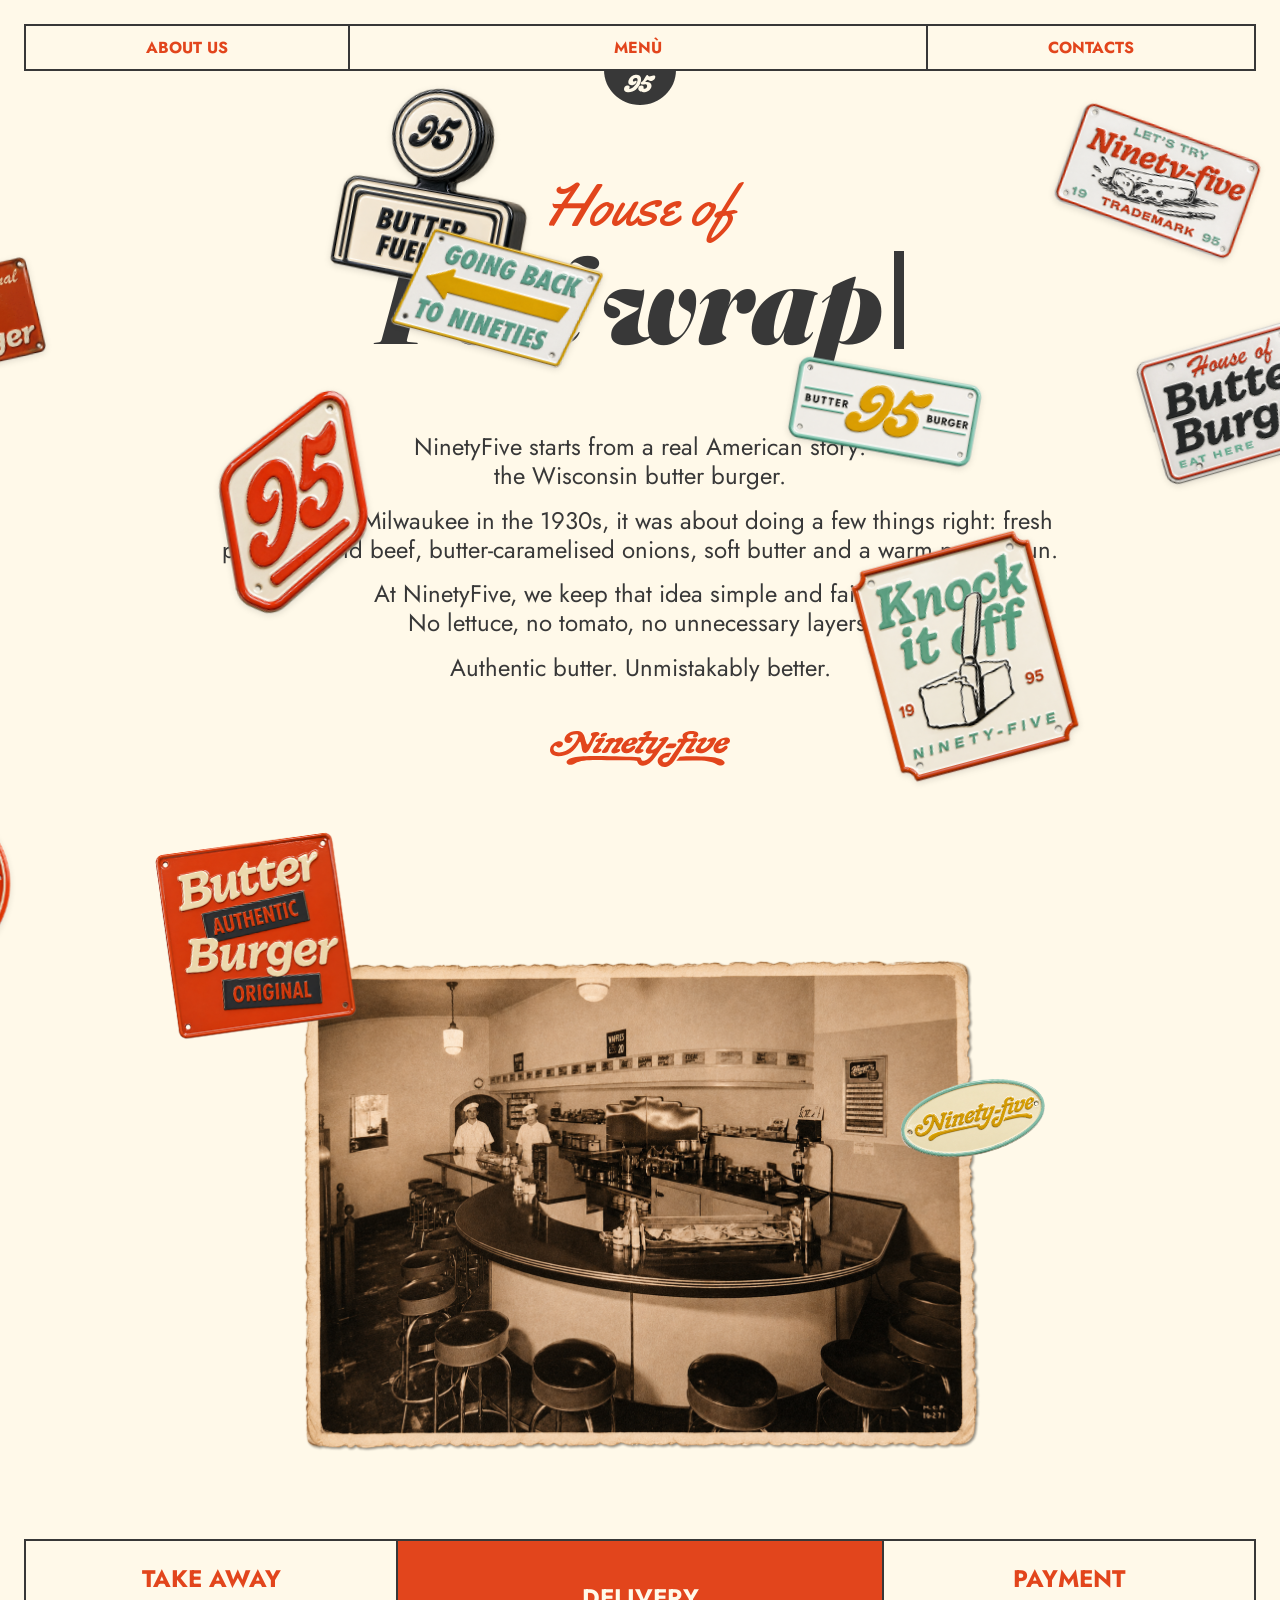
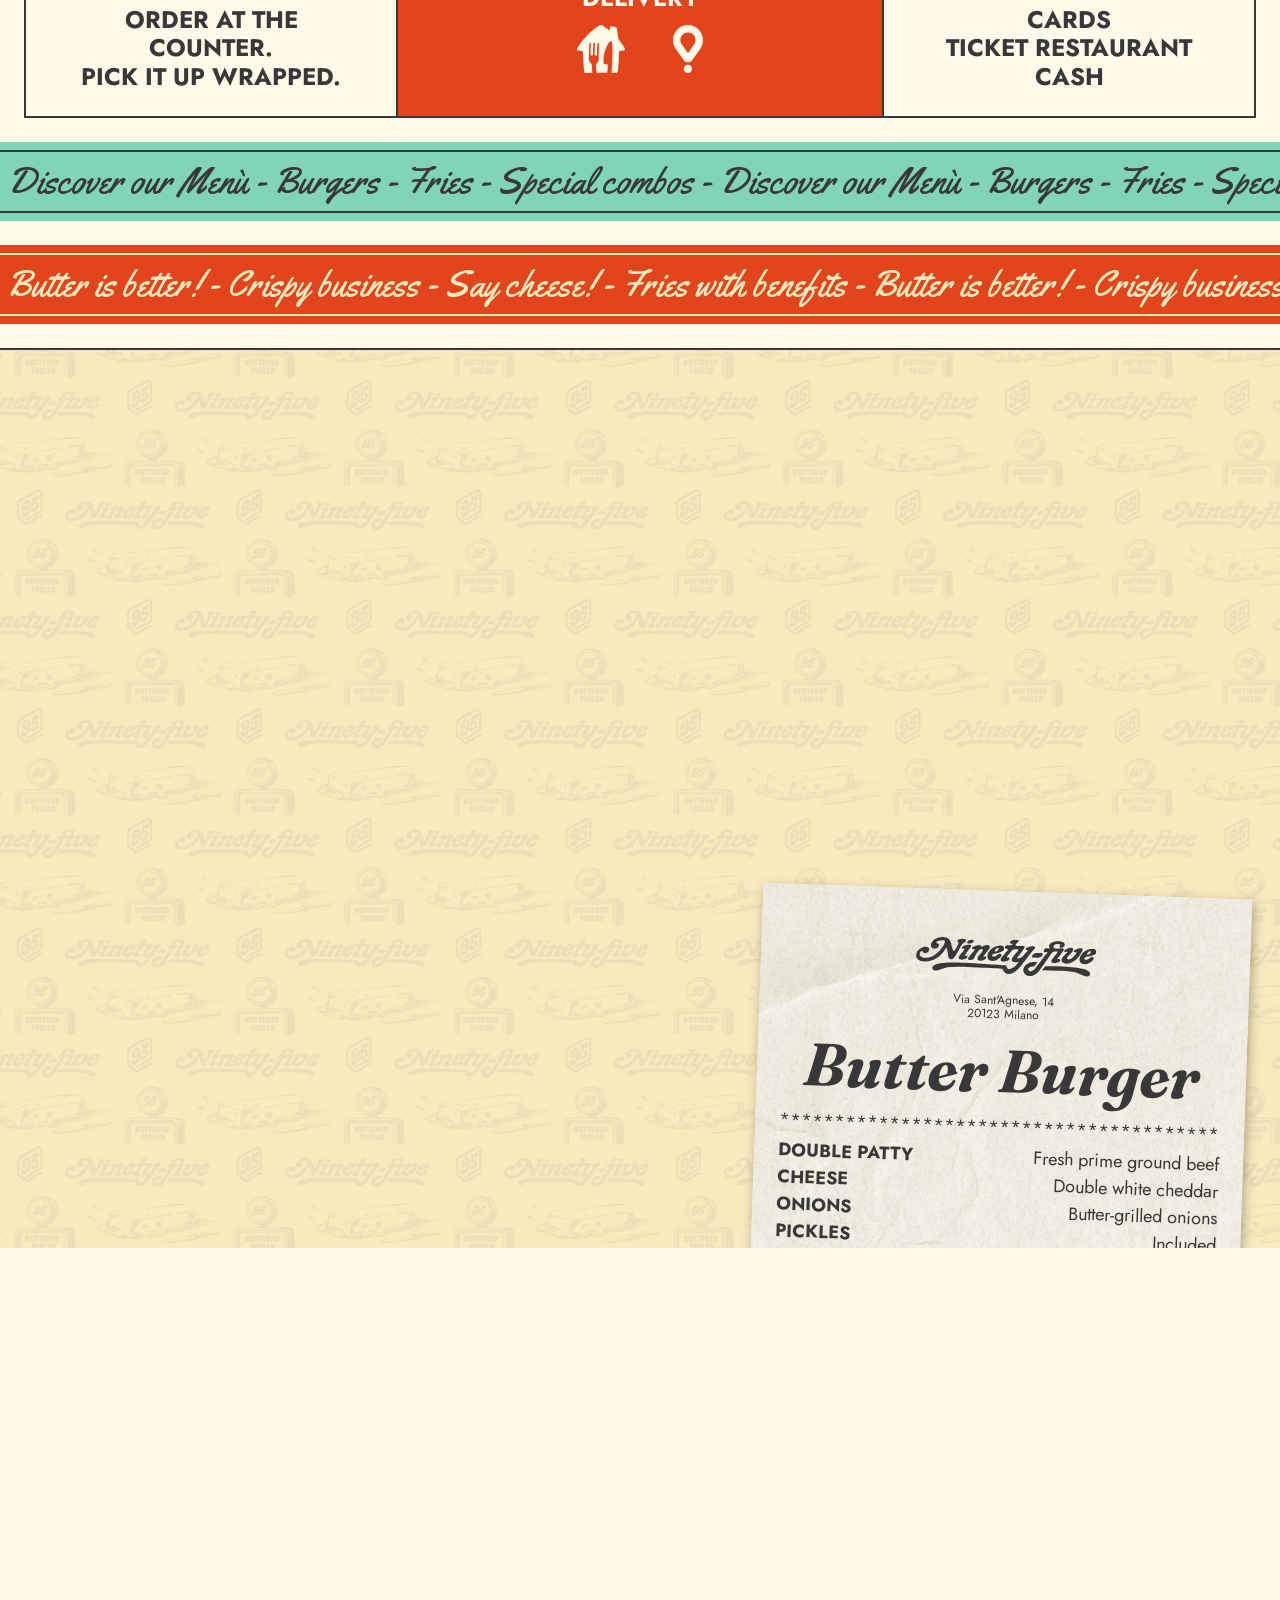
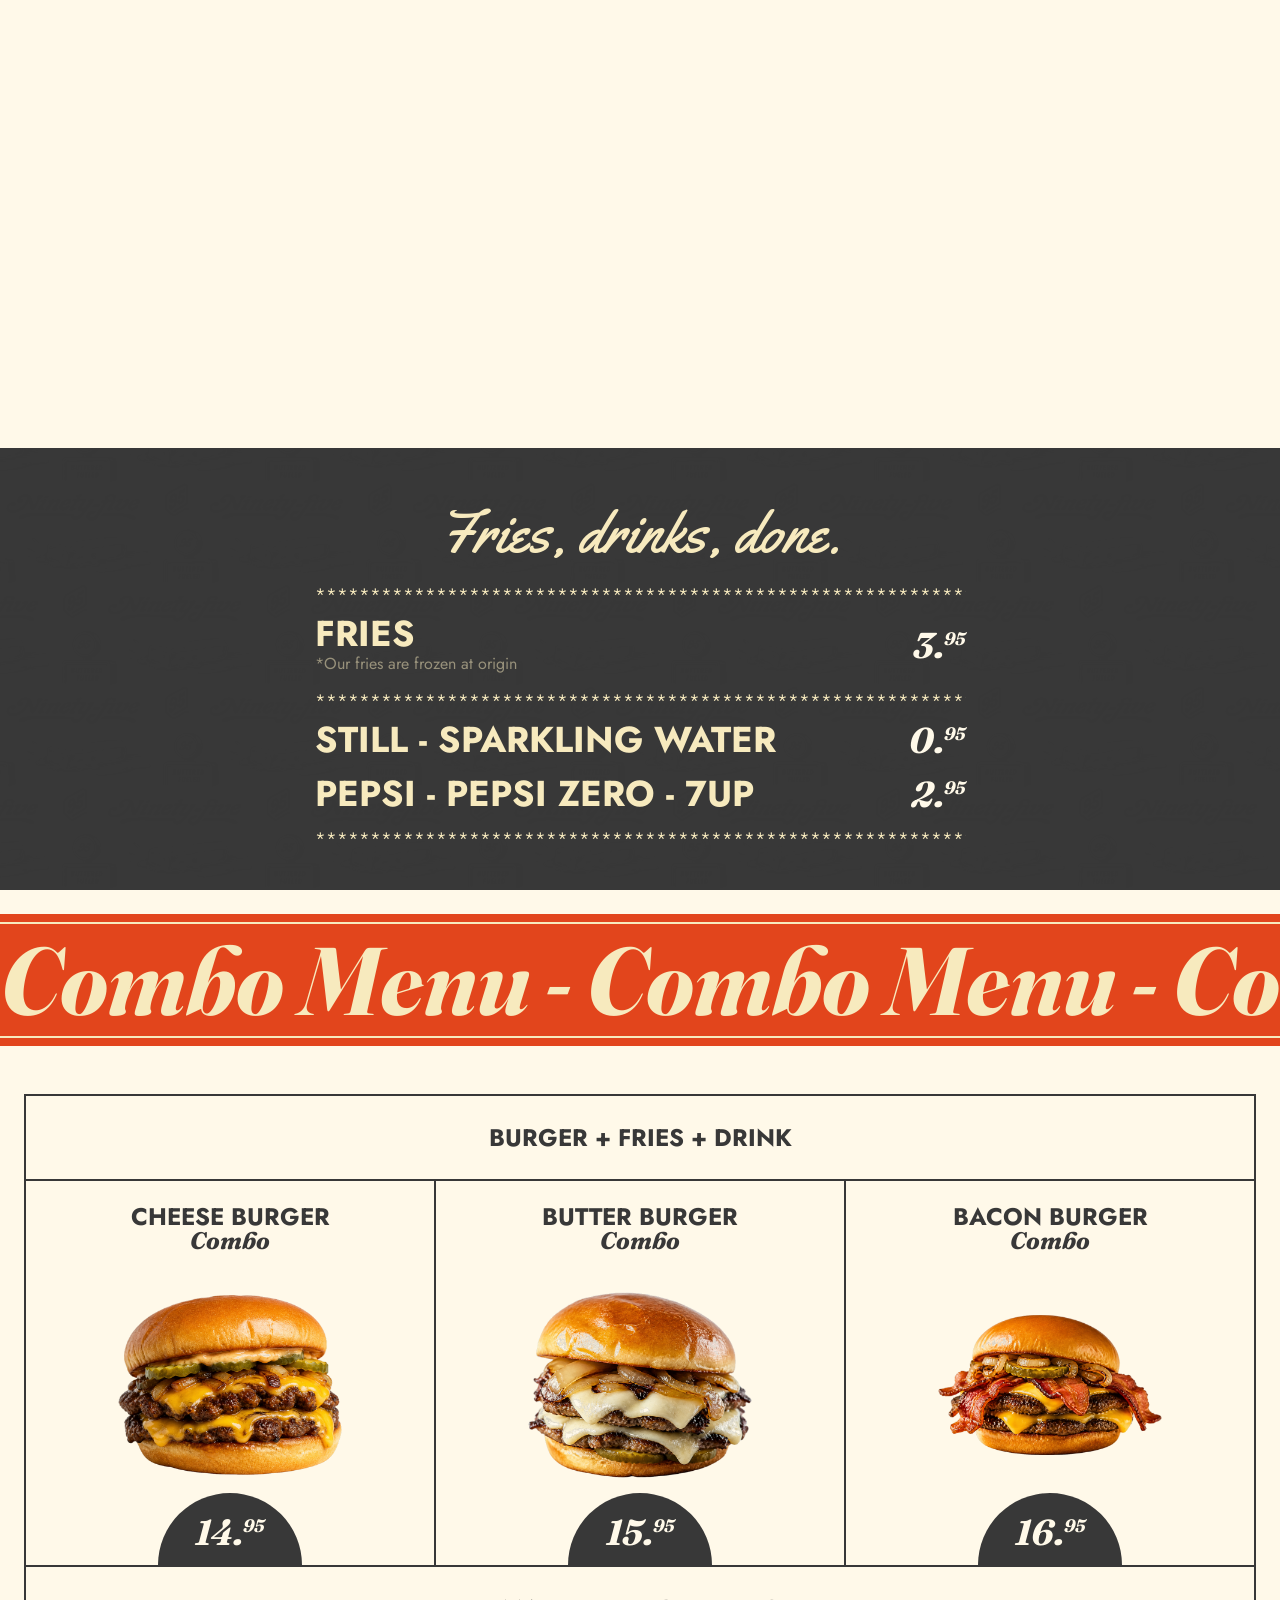
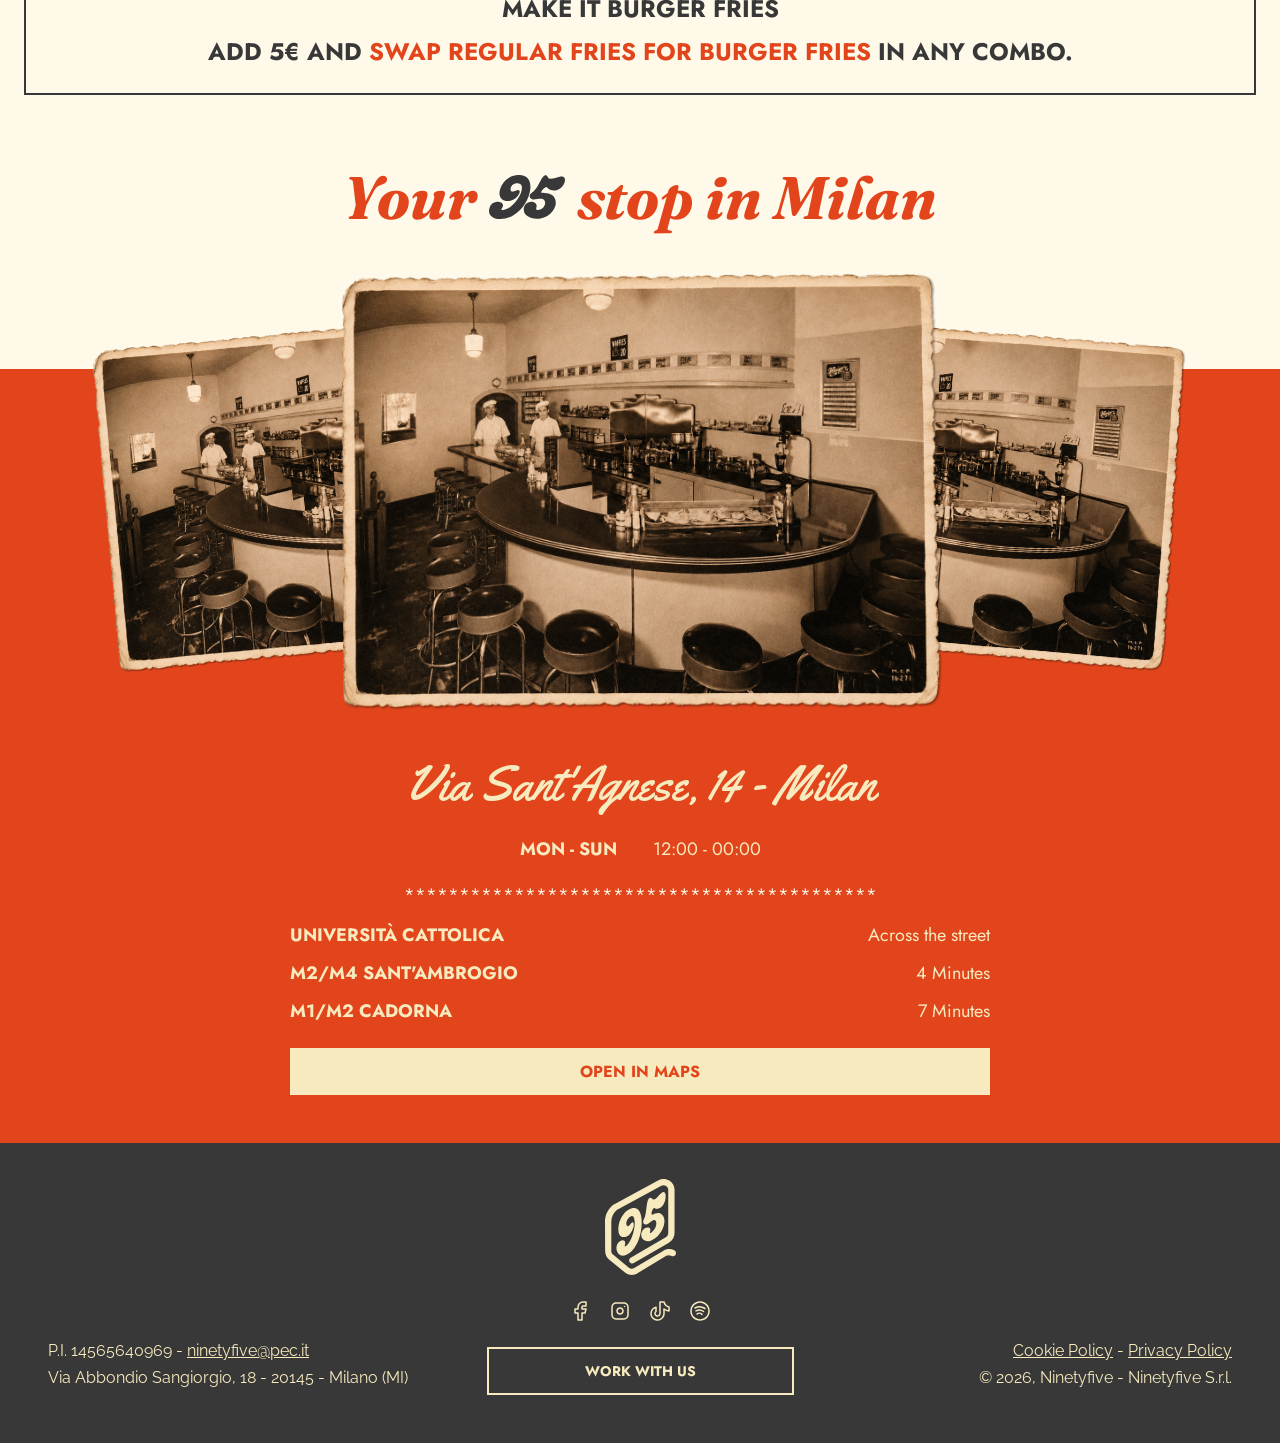
==== index.html @ e21b2d24 "Turn each menu item with five camera angles, then swap dish and receipt. Scroll now flips through ph" ====
<!DOCTYPE html>
<html lang="en">
<head>
  <meta charset="UTF-8" />
  <meta name="viewport" content="width=device-width, initial-scale=1.0" />
  <title>Ninetyfive — House of Butter Burgers</title>
  <meta name="description" content="Ninetyfive. House of Butter Burgers. Real American burgers in Milan. Via Sant'Agnese 14, Milan." />

  <!-- Google Fonts: Jost (nav), Yellowtail (script), Fraunces (display, stand-in for Wonder) -->
  <link rel="preconnect" href="https://fonts.googleapis.com" />
  <link rel="preconnect" href="https://fonts.gstatic.com" crossorigin />
  <link href="https://fonts.googleapis.com/css2?family=Fraunces:ital,opsz,wght@1,9..144,600;1,9..144,700;1,9..144,900&family=Jost:wght@400;500;700&family=Raleway:wght@400;500;700&family=Yellowtail&display=swap" rel="stylesheet" />

  <link rel="stylesheet" href="css/style.css?v=38" />
</head>
<body>

  <!-- ============ HEADER STICKY (nav + 95, resta fisso in alto) ============ -->
  <header class="site-header">
    <nav class="nav">
      <a href="#about" class="nav__item">About Us</a>
      <a href="#burgerPin" class="nav__item">Menù</a>
      <a href="#contacts" class="nav__item">Contacts</a>
    </nav>
    <a href="#top" class="nav__logo" aria-label="Ninetyfive home">
      <img src="assets/logo-95.svg" alt="95" width="72" height="36" />
    </a>
  </header>

  <!-- ============ PARTE ALTA (hero + about + stickers sovrapposti) ============ -->
  <div class="top-wrap" id="top">

    <!-- ---- Stickers (francobolli sparsi, decorativi) ----
         Posizioni derivate dal layer Figma "Stickers" (167:76054).
         left = x_figma + 53.5  (orizzontale 1:1, contenitore 1619px centrato)
         top  = mappatura a 2 ancore (Hero 355→163, About 787→431, scala 0.62)
         width = larghezza reale del nodo Figma. -->
    <div class="stickers" aria-hidden="true">
      <div class="sticker" style="left:22px;   top:166px;  width:188px; --rot:-10deg; --i:0;"><img src="assets/sticker-01.png" alt="" draggable="false" /></div>
      <div class="sticker" style="left:513px;  top:-17px;  width:188px; --rot:10deg;  --i:1;"><img src="assets/sticker-02.png" alt="" draggable="false" /></div>
      <div class="sticker" style="left:1230px; top:17px;   width:194px; --rot:15deg;  --i:2;"><img src="assets/sticker-04.png" alt="" draggable="false" /></div>
      <div class="sticker" style="left:10px;   top:692px;  width:170px; --rot:0deg;   --i:3;"><img src="assets/sticker-05.png" alt="" draggable="false" /></div>
      <div class="sticker" style="left:569px;  top:140px;  width:195px; --rot:15deg;  --i:4;"><img src="assets/sticker-06.png" alt="" draggable="false" /></div>
      <div class="sticker" style="left:1317px; top:229px;  width:198px; --rot:-16deg; --i:5;"><img src="assets/sticker-07.png" alt="" draggable="false" /></div>
      <div class="sticker" style="left:1041px; top:442px;  width:186px; --rot:-15deg; --i:6;"><img src="assets/sticker-09.png" alt="" draggable="false" /></div>
      <div class="sticker" style="left:391px;  top:293px;  width:145px; --rot:-10deg; --i:7;"><img src="assets/sticker-10.png" alt="" draggable="false" /></div>
      <div class="sticker" style="left:961px;  top:265px;  width:186px; --rot:10deg;  --i:8;"><img src="assets/sticker-11.png" alt="" draggable="false" /></div>
      <div class="sticker" style="left:1457px; top:399px;  width:190px; --rot:10deg;  --i:9;"><img src="assets/sticker-14.png" alt="" draggable="false" /></div>
    </div>

    <!-- ---- Hero ---- -->
    <section class="hero">
      <p class="hero__script">House of</p>
      <h1 class="hero__title">
        <span class="hero__rotator" aria-live="polite">Butter Burgers</span>
      </h1>
    </section>

    <!-- ---- About ---- -->
    <section class="about" id="about">
      <div class="about__text">
        <p>NinetyFive starts from a real American story:<br />the Wisconsin butter burger.</p>
        <p>Born around Milwaukee in the 1930s, it was about doing a few things right: fresh prime ground beef, butter-caramelised onions, soft butter and a warm potato bun.</p>
        <p>At NinetyFive, we keep that idea simple and faithful.<br />No lettuce, no tomato, no unnecessary layers.</p>
        <p>Authentic butter. Unmistakably better.</p>
      </div>
      <img class="about__wordmark" src="assets/wordmark-ninetyfive.svg" alt="Ninety-five" width="180" height="36" />
    </section>
  </div>

  <main id="menu">

    <!-- ============ FOTO DINER ============ -->
    <section class="diner">
      <div class="diner__frame">
        <img class="diner__photo" src="assets/diner-photo.png" alt="Ninetyfive — the counter, 1950s" />
        <img class="diner__seal" src="assets/sticker-13.png" alt="" aria-hidden="true" />
        <img class="diner__oval" src="assets/sticker-03.png" alt="" aria-hidden="true" />
      </div>
    </section>

    <!-- ============ MENU INTRO: barra + nastri scorrevoli ============ -->
    <section class="menu-intro">
      <div class="infobar">
        <div class="infobar__cell">
          <p class="infobar__title">Take Away</p>
          <p class="infobar__text">Order at the counter.<br />Pick it up wrapped.</p>
        </div>
        <div class="infobar__cell infobar__cell--delivery">
          <p class="infobar__title infobar__title--light">Delivery</p>
          <div class="infobar__icons">
            <img src="assets/icon-cutlery.svg" alt="" width="48" height="48" />
            <img src="assets/icon-pin.svg" alt="" width="30" height="48" />
          </div>
        </div>
        <div class="infobar__cell">
          <p class="infobar__title">Payment</p>
          <p class="infobar__text">CARDS<br />TICKET RESTAURANT<br />CASH</p>
        </div>
      </div>
    </section>

    <!-- Nastro scorrevole 1 (menta) -->
    <div class="marquee marquee--mint">
      <div class="marquee__track">
        <span class="marquee__group">&nbsp;Discover our Menù - Burgers - Fries - Special combos -&nbsp;Discover our Menù - Burgers - Fries - Special combos -&nbsp;</span>
        <span class="marquee__group" aria-hidden="true">&nbsp;Discover our Menù - Burgers - Fries - Special combos -&nbsp;Discover our Menù - Burgers - Fries - Special combos -&nbsp;</span>
      </div>
    </div>

    <!-- Nastro scorrevole 2 (rosso) -->
    <div class="marquee marquee--red">
      <div class="marquee__track marquee__track--reverse">
        <span class="marquee__group">&nbsp;Butter is better! - Crispy business - Say cheese! - Fries with benefits -&nbsp;Butter is better! - Crispy business - Say cheese! - Fries with benefits -&nbsp;</span>
        <span class="marquee__group" aria-hidden="true">&nbsp;Butter is better! - Crispy business - Say cheese! - Fries with benefits -&nbsp;Butter is better! - Crispy business - Say cheese! - Fries with benefits -&nbsp;</span>
      </div>
    </div>

    <!-- ============ BURGER SHOWCASE: palco sticky a tutto schermo, scroll → rotazione ============ -->
    <div class="burger-pin" id="burgerPin">
      <section class="burger-showcase">
        <div class="burger-carousel" id="burgerCarousel"><!-- slide inserite da js/main.js --></div>
      </section>
    </div>

    <!-- ============ FRIES / DRINKS (scura) ============ -->
    <section class="fries-drinks">
      <div class="fries-drinks__inner">
        <p class="fries-drinks__title">Fries, drinks, done.</p>
        <div class="dark-stars">*************************************************************</div>
        <div class="priceline">
          <div class="priceline__label">
            <span class="priceline__name">FRIES</span>
            <span class="priceline__sub">*Our fries are frozen at origin</span>
          </div>
          <span class="price">3.<sup>95</sup></span>
        </div>
        <div class="dark-stars">*************************************************************</div>
        <div class="priceline">
          <span class="priceline__name">STILL - SPARKLING WATER</span>
          <span class="price">0.<sup>95</sup></span>
        </div>
        <div class="priceline">
          <span class="priceline__name">PEPSI - PEPSI ZERO - 7UP</span>
          <span class="price">2.<sup>95</sup></span>
        </div>
        <div class="dark-stars">*************************************************************</div>
      </div>
    </section>

    <!-- ============ COMBO MENU heading (scorrevole) ============ -->
    <div class="marquee marquee--red marquee--combo">
      <div class="marquee__track">
        <span class="marquee__group combo-heading">Combo Menu -&nbsp;Combo Menu -&nbsp;Combo Menu -&nbsp;</span>
        <span class="marquee__group combo-heading" aria-hidden="true">Combo Menu -&nbsp;Combo Menu -&nbsp;Combo Menu -&nbsp;</span>
      </div>
    </div>

    <!-- ============ COMBO MENU ============ -->
    <section class="combo">
      <div class="combo__bar">
        <p>Burger + Fries + Drink</p>
      </div>
      <div class="combo__grid">
        <div class="combo__col">
          <div class="combo__head"><span class="combo__name">Cheese Burger</span><span class="combo__label">Combo</span></div>
          <img class="combo__photo" src="assets/burger-cheese.png" alt="Cheese Burger Combo" />
          <div class="combo__price"><span class="combo__price-base">14.<sup>95</sup></span><span class="combo__price-up">19.<sup>95</sup></span></div>
        </div>
        <div class="combo__col">
          <div class="combo__head"><span class="combo__name">Butter Burger</span><span class="combo__label">Combo</span></div>
          <img class="combo__photo" src="assets/burger-butter.png" alt="Butter Burger Combo" />
          <div class="combo__price"><span class="combo__price-base">15.<sup>95</sup></span><span class="combo__price-up">20.<sup>95</sup></span></div>
        </div>
        <div class="combo__col">
          <div class="combo__head"><span class="combo__name">Bacon Burger</span><span class="combo__label">Combo</span></div>
          <img class="combo__photo" src="assets/burger-bacon.png" alt="Bacon Burger Combo" />
          <div class="combo__price"><span class="combo__price-base">16.<sup>95</sup></span><span class="combo__price-up">21.<sup>95</sup></span></div>
        </div>
      </div>
      <div class="combo__bar combo__bar--make">
        <p class="combo__make">MAKE IT BURGER FRIES</p>
        <p class="combo__swap">ADD 5€ AND <span>Swap regular fries for Burger Fries</span> in any combo.</p>
      </div>
    </section>

    <!-- ============ LOCATION: Your 95 stop in Milan ============ -->
    <section class="location" id="contacts">
      <h2 class="location__title">Your <img src="assets/title-95.svg" alt="95" class="location__95" /> stop in Milan</h2>

      <div class="location__photos">
        <img class="location__photo location__photo--left"  src="assets/diner-photo.png" alt="Ninetyfive diner counter" />
        <img class="location__photo location__photo--right" src="assets/diner-photo.png" alt="" aria-hidden="true" />
        <img class="location__photo location__photo--main"  src="assets/diner-photo.png" alt="" aria-hidden="true" />
      </div>

      <div class="location__info">
        <p class="location__addr">Via Sant'Agnese, 14 - Milan</p>
        <div class="location__hours"><span class="b">MON - SUN</span><span>12:00 - 00:00</span></div>
        <div class="light-stars">*******************************************</div>
        <dl class="location__transit">
          <div><dt>Università Cattolica</dt><dd>Across the street</dd></div>
          <div><dt>M2/M4 Sant'Ambrogio</dt><dd>4 Minutes</dd></div>
          <div><dt>M1/M2 Cadorna</dt><dd>7 Minutes</dd></div>
        </dl>
        <a class="location__btn" href="https://maps.google.com/?q=Via+Sant'Agnese+14+Milano" target="_blank" rel="noopener">Open in Maps</a>
      </div>
    </section>

    <!-- ============ FOOTER ============ -->
    <footer class="footer">
      <div class="footer__col footer__col--left">
        <p class="footer__line">P.I. 14565640969 - <a href="mailto:ninetyfive@pec.it">ninetyfive@pec.it</a></p>
        <p class="footer__line">Via Abbondio Sangiorgio, 18 - 20145 - Milano (MI)</p>
      </div>

      <div class="footer__col footer__col--center">
        <img class="footer__logo" src="assets/footer-logo-95.svg" alt="Ninetyfive" width="71" height="96" />
        <div class="footer__social">
          <a href="#" aria-label="Facebook"><img src="assets/social-facebook.svg" alt="" width="24" height="24" /></a>
          <a href="#" aria-label="Instagram"><img src="assets/social-instagram.svg" alt="" width="24" height="24" /></a>
          <a href="#" aria-label="TikTok"><img src="assets/social-tiktok.svg" alt="" width="24" height="24" /></a>
          <a href="#" aria-label="Spotify"><img src="assets/social-spotify.svg" alt="" width="24" height="24" /></a>
        </div>
        <a class="footer__btn" href="#">Work with us</a>
      </div>

      <div class="footer__col footer__col--right">
        <p class="footer__line"><a href="#">Cookie Policy</a> - <a href="#">Privacy Policy</a></p>
        <p class="footer__line">© 2026, Ninetyfive - Ninetyfive S.r.l.</p>
      </div>
    </footer>
  </main>

  <div class="receipt-modal" id="receiptModal" hidden>
    <div class="receipt-modal__panel" role="dialog" aria-modal="true" aria-label="Receipt">
      <button type="button" class="receipt-modal__close" data-close-receipt aria-label="Close receipt">×</button>
      <div id="receiptModalBody"></div>
    </div>
  </div>

  <script src="js/main.js?v=12"></script>
</body>
</html>
---- css/style.css ----
/* ============================================================
   NINETYFIVE — House of Butter Burgers
   Foglio di stile principale
   ============================================================ */

/* ---------- Design tokens (dal Figma) ---------- */
:root {
  --black:      #383838;
  --sunny-road: #E2451C; /* rosso/arancio */
  --burro:      #FFF9E9; /* crema */
  --blue-diner: #81D3B9; /* menta */
  --butter:     #F7EABE; /* giallo pallido */

  --page-max: 1512px;    /* larghezza del mockup Figma */

  --font-nav:     "Jost", sans-serif;
  --font-script:  "Yellowtail", cursive;
  --font-display: "Fraunces", Georgia, serif; /* stand-in di "Wonder" */
  --font-body:    "Raleway", sans-serif;
}

/* ---------- Reset ---------- */
*, *::before, *::after { box-sizing: border-box; }
html { -webkit-text-size-adjust: 100%; scroll-behavior: smooth; }
body {
  margin: 0;
  background: var(--burro);
  color: var(--black);
  font-family: var(--font-nav);
  -webkit-font-smoothing: antialiased;
  overflow-x: hidden;          /* i francobolli possono sbordare ai lati senza barre di scorrimento */
}
img { display: block; max-width: 100%; }
a { text-decoration: none; color: inherit; }

/* Contenitore centrato alla larghezza del mockup.
   NB: main NON è vincolato → le sezioni colorate (burger, fries, location,
   nastri) restano a tutta larghezza; ogni sezione centra da sé il contenuto. */
.site-header,
.hero,
.about {
  max-width: var(--page-max);
  margin-inline: auto;
}

/* ============================================================
   PARTE ALTA + STICKERS
   ============================================================ */
.top-wrap {
  position: relative;
  padding-bottom: 80px;
}
/* testi sotto ai francobolli: gli sticker stanno sul layer frontale */
.top-wrap .hero,
.top-wrap .about { position: relative; z-index: 1; }

.stickers {
  position: absolute;
  top: 0;
  left: 50%;
  width: 1619px;               /* stesso spazio del layer Figma */
  height: 100%;                /* serve alle fasce ridotte, che ancorano al bottom */
  transform: translateX(-50%);
  z-index: 20;                 /* davanti a hero/about, sotto all'header */
  pointer-events: none;
}
.sticker {
  position: absolute;
  height: auto;
  pointer-events: auto;
  cursor: grab;
  user-select: none;
  touch-action: none;
  z-index: 20;
}
.sticker img {
  width: 100%;
  height: auto;
  display: block;
  transform: rotate(var(--rot, 0deg));
  filter: drop-shadow(0 2px 3px rgba(0, 0, 0, .12));
  animation: sticker-float 3.6s ease-in-out infinite;
  animation-delay: calc(var(--i, 0) * .28s);
  will-change: translate;
}
.sticker.is-dragging { cursor: grabbing; z-index: 30; }
.sticker.is-dragging img {
  animation: none;
  filter: drop-shadow(0 10px 16px rgba(0, 0, 0, .28));
}
@keyframes sticker-float {
  0%, 100% { translate: 0 0; }
  50% { translate: 0 -10px; }
}
@media (prefers-reduced-motion: reduce) {
  .sticker img { animation: none; }
}

/* ============================================================
   HEADER
   ============================================================ */
.site-header {
  position: sticky;
  top: 0;
  z-index: 100;
  background: transparent;      /* header trasparente: i contenuti scorrono dietro */
  padding: 24px 24px 0;         /* pt-24 px-24 (Figma 67:909) */
  display: flex;
  flex-direction: column;
  align-items: center;
}

.nav {
  display: flex;
  width: 100%;
  border: 2px solid var(--black);
}
.nav__item {
  flex: 0 0 auto;               /* About/Contacts: larghezza sul contenuto (Figma shrink-0) */
  padding: 12px 120px;          /* px-120 py-12 (Figma 67:909) */
  background: var(--burro);
  color: var(--sunny-road);
  font-family: var(--font-nav);
  font-weight: 700;
  font-size: 16px;
  line-height: 1.2;
  text-align: center;
  text-transform: uppercase;
  transition: background .2s ease, color .2s ease;
}
/* la voce centrale (Menù) si allarga a riempire lo spazio (Figma flex-1) */
.nav__item:nth-child(2) { flex: 1 1 0; min-width: 0; }
/* separatori verticali tra le voci */
.nav__item + .nav__item { border-left: 2px solid var(--black); }
.nav__item:hover { background: var(--sunny-road); color: var(--burro); }

.nav__logo {
  margin-top: -2px;            /* 95 agganciato alla barra: compensa lo spazio trasparente in cima all'SVG */
  display: block;
  line-height: 0;
}
.nav__logo img { width: 72px; height: auto; }

/* ============================================================
   HERO — titolo animato
   ============================================================ */
.hero {
  padding: 64px 24px 48px;
  text-align: center;
  display: flex;
  flex-direction: column;
  align-items: center;
  gap: 0;                       /* Figma: le due righe (72+120) riempiono i 192px senza spazio */
}
.hero__script {
  margin: 0;
  font-family: var(--font-script);
  font-weight: 400;
  font-size: 60px;
  line-height: 1.2;
  color: var(--sunny-road);
}
.hero__title {
  margin: 0;
  font-family: var(--font-display);
  font-weight: 900;
  font-style: italic;
  font-size: 120px;
  line-height: 1;
  color: var(--black);
  min-height: 1em;
}
.hero__rotator {
  display: inline-block;
  white-space: nowrap;
}
.hero__rotator::after {
  content: "";
  display: inline-block;
  width: .08em;
  height: .82em;
  margin-left: .08em;
  background: var(--black);
  vertical-align: -.04em;
  animation: caret-blink 1s step-end infinite;
}
@keyframes caret-blink {
  0%, 100% { opacity: 1; }
  50% { opacity: 0; }
}
@media (prefers-reduced-motion: reduce) {
  .hero__rotator::after { animation: none; }
}

/* ============================================================
   ABOUT
   ============================================================ */
.about {
  padding: 24px 24px 64px;
  display: flex;
  flex-direction: column;
  align-items: center;
  gap: 48px;
  text-align: center;
}
.about__text {
  display: flex;
  flex-direction: column;
  align-items: center;
  gap: 16px;
  max-width: 840px;
}
.about__text p {
  margin: 0;
  font-family: var(--font-nav);
  font-weight: 400;
  font-size: 24px;
  line-height: 1.2;
  color: var(--black);
}
.about__wordmark { width: 180px; height: auto; }

/* ============================================================
   FOTO DINER
   ============================================================ */
.diner {
  padding: 24px 24px 40px;
  display: flex;
  justify-content: center;
}
.diner__frame {
  position: relative;
  width: 720px;
  max-width: 100%;
}
.diner__photo {
  width: 100%;
  height: auto;
  display: block;
}
/* plate rosso "Butter Burger Original" (sticker-13) che sborda in alto a sinistra — Figma 95T13 */
.diner__seal {
  position: absolute;
  left: -114px;
  top: -93px;
  width: 179px;
  height: auto;
  transform: rotate(-8deg);
  z-index: 2;
}
/* ovale giallo "Ninety-five" (sticker-03) che sborda a destra — Figma 95T3 */
.diner__oval {
  position: absolute;
  right: -46px;
  top: 27%;
  width: 147px;
  height: auto;
  transform: rotate(-6deg);
  z-index: 2;
}

/* ============================================================
   MENU INTRO — barra info
   ============================================================ */
.menu-intro {
  max-width: var(--page-max);
  margin-inline: auto;
  padding: 24px;
}
.infobar {
  display: flex;
  border: 2px solid var(--black);
}
.infobar__cell {
  flex: 1 1 0;
  min-width: 0;
  padding: 24px 40px;
  background: var(--burro);
  display: flex;
  flex-direction: column;
  align-items: center;
  justify-content: center;
  gap: 12px;
  text-align: center;
}
.infobar__cell--delivery {
  flex: 0 0 488px;
  background: var(--sunny-road);
  border-left: 2px solid var(--black);
  border-right: 2px solid var(--black);
}
.infobar__title {
  margin: 0;
  font-family: var(--font-nav);
  font-weight: 700;
  font-size: 24px;
  line-height: 1.2;
  text-transform: uppercase;
  color: var(--sunny-road);
}
.infobar__title--light { color: var(--burro); }
.infobar__text {
  margin: 0;
  font-family: var(--font-nav);
  font-weight: 700;
  font-size: 24px;
  line-height: 1.2;
  text-transform: uppercase;
  color: var(--black);
}
.infobar__icons {
  display: flex;
  gap: 48px;
  align-items: center;
}
.infobar__icons img { height: 48px; width: auto; }

/* ============================================================
   MARQUEE — nastri scorrevoli
   ============================================================ */
.marquee {
  position: relative;
  overflow: hidden;
  white-space: nowrap;
  padding: 18px 0;              /* Figma: 8px banda + 2px riga + 8px interno */
}
/* le due righe di bordo, rientrate di 8px dai bordi della banda (Figma) */
.marquee::before,
.marquee::after {
  content: "";
  position: absolute;
  left: 0;
  right: 0;
  height: 2px;
}
.marquee::before { top: 8px; }
.marquee::after  { bottom: 8px; }
.marquee--mint {
  background: var(--blue-diner);
  margin-bottom: 24px;         /* gap crema mint→rosso (Figma Menu_Intro) */
}
.marquee--mint::before,
.marquee--mint::after { background: var(--black); }
.marquee--red  { background: var(--sunny-road); }
/* gap crema rosso→burger (solo B2, non il nastro Combo Menu) */
.marquee--red:not(.marquee--combo) { margin-bottom: 24px; }
.marquee--red::before,
.marquee--red::after { background: var(--butter); }
.marquee__track {
  display: inline-flex;
  will-change: transform;
  animation: marquee-left 28s linear infinite;
}
.marquee__track--reverse { animation-name: marquee-right; }
.marquee__group {
  font-family: var(--font-script);
  font-size: 36px;
  line-height: 1.2;
  color: var(--black);
  padding: 0;
}
.marquee--red .marquee__group { color: var(--butter); }

@keyframes marquee-left  { from { transform: translateX(0); }     to { transform: translateX(-50%); } }
@keyframes marquee-right { from { transform: translateX(-50%); }  to { transform: translateX(0); } }

@media (prefers-reduced-motion: reduce) {
  .marquee__track { animation: none; }
}

/* ============================================================
   BURGER SHOWCASE — palco sticky a tutto schermo
   Lo scroll nel pin ruota il panino e cambia l'alimento.
   Finita la rotazione del blocco nero, lo scroll normale riprende.
   ============================================================ */
.burger-pin {
  height: calc(100vh * (1 + 4 * 5 * 0.4)); /* 1 sticky + 5 angle frames per burger */
}
.burger-showcase {
  position: sticky;
  top: 0;
  height: 100vh;
  height: 100dvh;
  overflow: hidden;
  border-top: 2px solid var(--black);
  transition: background-color .5s ease;
  user-select: none;
  container-type: size;
}
.burger-carousel {
  width: 100%;
  height: 100%;
}
/* sfondo colorato per stato attivo */
.burger-showcase--butter { background: var(--butter); }
.burger-showcase--bacon  { background: var(--sunny-road); }
.burger-showcase--cheese { background: var(--blue-diner); }
.burger-showcase--fries  { background: var(--black); }
/* texture "Ninety-five": marcata su butter, leggera sugli altri */
.burger-showcase::before {
  content: "";
  position: absolute;
  inset: 0;
  background: url("../assets/texture-95.png") center / cover;
  opacity: .5;
  pointer-events: none;
  transition: opacity .5s ease;
}
.burger-showcase--bacon::before,
.burger-showcase--cheese::before { opacity: .5; mix-blend-mode: multiply; }
.burger-showcase--fries::before { opacity: .14; filter: invert(1); }

.burger-stage {
  position: absolute;
  left: 50%;
  top: 50%;
  width: 1512px;
  height: 982px;
  margin: 0;
  transform-origin: center center;
  transform: translate(-50%, -50%) scale(min(100vw / 1512px, 100vh / 982px));
}
@supports (container-type: size) {
  .burger-showcase { container-type: size; }
  .burger-stage {
    transform: translate(-50%, -50%) scale(min(100cqw / 1512px, 100cqh / 982px));
  }
}

/* ---- Stack scontrini (si impilano al click) ---- */
.receipt-stack {
  position: absolute;
  left: 110px;
  top: 92px;
  width: 489px;
  height: 800px;
}

/* ---- Scontrino ---- */
.receipt {
  position: absolute;
  left: 0;
  top: 0;
  width: 489px;
  padding: 48px 24px;
  transform-origin: center center;
  transform: translate(var(--dx, 0), calc(var(--dy, 0px) - 44px)) rotate(var(--rot, 3deg));
  opacity: 0;
  pointer-events: none;
  transition: opacity .4s ease, transform .45s cubic-bezier(.2, .8, .2, 1);
  background: url("../assets/receipt-paper.png") center / cover no-repeat, #f3efe4;
  box-shadow: 2px 4px 12px rgba(0, 0, 0, .3);
  display: flex;
  flex-direction: column;
  align-items: center;
  gap: 18px;
  color: var(--black);
}
/* scontrino in posa (visibile nello stack) */
.receipt.is-shown {
  opacity: 1;
  pointer-events: auto;
  transform: translate(var(--dx, 0), var(--dy, 0)) rotate(var(--rot, 3deg));
}
.receipt__wordmark { width: 180px; height: 36px; }  /* Figma 180×36; height esplicita per non far collassare l'SVG al default 150px */
.receipt__addr {
  margin: 0;
  font-family: var(--font-nav);
  font-size: 12px;
  line-height: 1.2;
  text-align: center;
}
.receipt__title {
  margin: 0;
  font-family: var(--font-display);
  font-weight: 700;
  font-style: italic;
  font-size: 60px;
  line-height: 1;
  text-align: center;
}
.receipt__stars {
  width: 100%;
  overflow: hidden;
  white-space: nowrap;
  font-family: var(--font-nav);
  font-size: 18px;
  line-height: 1;
  text-align: center;
  color: var(--black);
  height: 12px;
}
.receipt__list {
  margin: 0;
  width: 100%;
  display: flex;
  flex-direction: column;
  gap: 9px;
  font-size: 18px;
  line-height: 1;              /* Figma: leading-none */
}
.receipt__list > div {
  display: flex;
  align-items: baseline;
  justify-content: space-between;
  gap: 12px;
}
.receipt__list dt {
  font-family: var(--font-nav);
  font-weight: 700;
  text-align: left;
}
.receipt__list dd {
  margin: 0;
  font-family: var(--font-nav);
  font-weight: 400;
  text-align: right;
}
.receipt__total {
  width: 100%;
  display: flex;
  align-items: flex-start;
  justify-content: space-between;
  font-family: var(--font-nav);
  font-weight: 700;
  font-size: 36px;
  line-height: 1;
}
.receipt__price {
  font-family: var(--font-display);
  font-style: italic;
  font-weight: 700;
}
.receipt__price sup {
  font-size: .5em;
  vertical-align: super;
}
.receipt__order {
  margin: 0;
  font-family: var(--font-nav);
  font-style: italic;
  font-weight: 300;
  font-size: 18px;
  letter-spacing: .08em;
  text-align: center;
}
.receipt__note {
  margin: 0;
  font-family: var(--font-nav);
  font-weight: 300;
  font-size: 12px;
  letter-spacing: .12em;
  text-align: center;
}
.receipt__foot {
  text-align: center;
  font-family: var(--font-nav);
  font-size: 12px;
  line-height: 1.2;
}
.receipt__foot p { margin: 0; }
.receipt__foot-bold { font-weight: 700; }
.receipt__tag {
  margin: 0;
  font-family: var(--font-script);
  font-size: 36px;
  line-height: 1;
  color: var(--sunny-road);
}

/* ---- Lato destro: bottone + bolli + burger ---- */
.burger-btn-slot {
  position: absolute;
  top: 66px;
  right: 150px;
  width: 370px;
  z-index: 6;
}
.burger-btn {
  width: 100%;
  display: grid;
  place-items: center;
  cursor: pointer;
  transform-origin: center;
  transition: transform .25s ease;
}
.burger-btn:hover { transform: scale(1.08); }
.burger-btn img { width: 100%; height: auto; grid-area: 1 / 1; }
.burger-btn__text {
  grid-area: 1 / 1;
  display: flex;
  flex-direction: column;
  align-items: center;
  gap: 4px;
  font-family: var(--font-nav);
  font-weight: 700;
  font-size: 38.4px;           /* Figma 189:1046 */
  line-height: 1;
  text-transform: uppercase;
  color: var(--burro);
  text-align: center;
}
.burger-btn__text small {
  font-size: 19.2px;           /* Figma 189:1047 */
  color: var(--butter);
}
/* ORDER NOW: targhetta crema, testo rosso */
.burger-btn--order .burger-btn__text--order { color: var(--sunny-road); }
.burger-seal {
  position: absolute;
  left: 762px;                 /* Figma 134:351: centro bollo (882,409), 240px, -15° */
  top: 289px;
  width: 240px;
  height: auto;
  transform: rotate(-15deg);
  z-index: 5;
}
.burger-seal[hidden] { display: none; }
.burger-figure {
  position: absolute;
  right: 60px;
  bottom: 40px;
  width: 640px;
  aspect-ratio: 1;
  z-index: 1;
}
.burger-rig {
  width: 100%;
  height: 100%;
  position: relative;
}
.burger-photo {
  position: absolute;
  inset: 0;
  width: 100%;
  height: 100%;
  object-fit: contain;
  opacity: 0;
  pointer-events: none;
  filter: drop-shadow(0 18px 28px rgba(0, 0, 0, .28));
}
.burger-photo.is-on { opacity: 1; }
.burger-info {
  display: none;
}
.burger-mobile-title {
  display: none;
}

/* ============================================================
   FRIES / DRINKS — sezione scura
   ============================================================ */
.fries-drinks {
  position: relative;
  background: var(--black);
  overflow: hidden;
  padding: 48px 24px;
}
.fries-drinks::before {
  content: "";
  position: absolute;
  inset: 0;
  background: url("../assets/texture-95.png") center / cover;
  opacity: .07;
  pointer-events: none;
}
.fries-drinks__inner {
  position: relative;
  max-width: 651px;            /* Figma menu 156:75766 */
  margin-inline: auto;
  display: flex;
  flex-direction: column;
  gap: 18px;
}
.fries-drinks__title {
  margin: 0;
  font-family: var(--font-script);
  font-size: 60px;
  line-height: 1.2;
  text-align: center;
  color: var(--butter);
}
.dark-stars {
  overflow: hidden;
  white-space: nowrap;
  font-family: var(--font-nav);
  font-size: 18px;
  line-height: 1;
  color: var(--butter);
  height: 12px;
}
.priceline {
  display: flex;
  align-items: center;
  justify-content: space-between;
  gap: 36px;
}
.priceline__label { display: flex; flex-direction: column; gap: 2px; }
.priceline__name {
  font-family: var(--font-nav);
  font-weight: 700;
  font-size: 36px;
  line-height: 1;
  color: var(--butter);
}
.priceline__sub {
  font-family: var(--font-nav);
  font-size: 16px;
  line-height: 1.2;
  color: var(--butter);
  opacity: .5;
}
.price {
  font-family: var(--font-display);
  font-style: italic;
  font-weight: 700;
  font-size: 36px;
  line-height: 1;
  color: var(--burro);
  white-space: nowrap;
}
.price sup { font-size: .5em; vertical-align: super; }

/* ============================================================
   COMBO MENU
   ============================================================ */
.marquee--combo { margin: 24px 0; }  /* Figma B3: 24px crema sopra/sotto la banda (py-24) */
.combo-heading {
  font-family: var(--font-display);
  font-style: italic;
  font-weight: 700;
  font-size: 96px;
  color: var(--butter);
  line-height: 1;
}

.combo {
  max-width: var(--page-max);
  margin-inline: auto;
  padding: 24px;
  display: flex;
  flex-direction: column;
  align-items: center;
}
.combo__bar {
  width: 100%;
  background: var(--burro);
  border: 2px solid var(--black);
  padding: 24px 48px;
  text-align: center;
}
.combo__bar p { margin: 0; }
.combo__bar > p {
  font-family: var(--font-nav);
  font-weight: 700;
  font-size: 24px;
  text-transform: uppercase;
  color: var(--black);
}
.combo__grid {
  width: 100%;
  display: flex;
  border: 2px solid var(--black);
  border-top: 0;
}
.combo__col {
  flex: 1 1 0;
  min-width: 0;
  background: var(--burro);
  padding: 24px 24px 60px;
  display: flex;
  flex-direction: column;
  align-items: center;
  gap: 12px;
  position: relative;
}
.combo__col + .combo__col { border-left: 2px solid var(--black); }
.combo__head {
  display: flex;
  flex-direction: column;
  align-items: center;
  line-height: 1;
  color: var(--black);
  text-align: center;
}
.combo__name {
  font-family: var(--font-nav);
  font-weight: 700;
  font-size: 24px;
  text-transform: uppercase;
}
.combo__label {
  font-family: var(--font-display);
  font-style: italic;
  font-weight: 700;
  font-size: 24px;
}
.combo__photo { width: 240px; height: auto; }
.combo__price {
  position: absolute;
  bottom: 0;                    /* base piatta allineata al fondo colonna */
  left: 50%;
  transform: translateX(-50%);
  width: 144px;
  height: 72px;
  background: var(--black);
  border-radius: 999px 999px 0 0;  /* Figma: arco in alto, base piatta in basso */
  display: flex;
  align-items: center;
  justify-content: center;
  padding-top: 6px;
  font-family: var(--font-display);
  font-style: italic;
  font-weight: 700;
  font-size: 36px;
  line-height: 1;
  color: var(--burro);
}
.combo__price sup { font-size: .5em; vertical-align: super; }

.combo__bar--make {
  border-top: 0;
  display: flex;
  flex-direction: column;
  gap: 8px;
}
.combo__make {
  font-family: var(--font-nav);
  font-weight: 700;
  font-size: 36px;
  color: var(--black);
}
.combo__swap {
  font-family: var(--font-nav);
  font-weight: 700;
  font-size: 24px;
  text-transform: uppercase;
  color: var(--black);
}
.combo__swap span { color: var(--sunny-road); }

/* ---- Combo: interazioni hover (colore diverso per opzione) ---- */
.combo__col { transition: background .2s ease, color .2s ease; }
.combo__col:nth-child(1):hover { background: var(--blue-diner); }   /* Cheese → azzurro */
.combo__col:nth-child(2):hover { background: var(--butter); }       /* Butter → giallo */
.combo__col:nth-child(3):hover { background: var(--sunny-road); }   /* Bacon → rosso */
/* su rosso il testo diventa crema per leggibilità */
.combo__col:nth-child(3):hover .combo__head { color: var(--burro); }

.combo__price-up { display: none; }
.combo.is-upgraded .combo__price-base { display: none; }
.combo.is-upgraded .combo__price-up { display: inline; }

.combo__bar--make { transition: background .2s ease, color .2s ease; }
.combo.is-upgraded .combo__bar--make { background: var(--black); }
.combo.is-upgraded .combo__make { color: var(--burro); }
.combo.is-upgraded .combo__swap { color: var(--burro); }
.combo.is-upgraded .combo__swap span { color: var(--butter); }

/* ============================================================
   LOCATION — Your 95 stop in Milan
   ============================================================ */
.location {
  position: relative;
  background: linear-gradient(to bottom,
    var(--burro) 0, var(--burro) 250px,
    var(--sunny-road) 250px, var(--sunny-road) 100%);
  padding: 48px;
  display: flex;
  flex-direction: column;
  align-items: center;
  gap: 24px;
}
.location__title {
  margin: 0;
  display: flex;
  align-items: center;
  gap: 12px;
  font-family: var(--font-display);
  font-style: italic;
  font-weight: 700;
  font-size: 60px;
  line-height: 1;
  color: var(--sunny-road);
}
.location__95 { width: 76px; height: 44px; }  /* dimensioni esplicite: l'SVG (preserveAspectRatio none) altrimenti si stira a 300px */

.location__photos {
  position: relative;
  width: 1440px;
  max-width: 100%;
  height: 480px;
}
.location__photo {
  position: absolute;
  top: 50%;
  /* niente ombra/bordo: le foto "restored" hanno già la cornice di carta (Figma senza shadow) */
}
.location__photo--main  { width: 640px; left: 50%; transform: translate(-50%, -50%); z-index: 3; }
.location__photo--left  { width: 480px; left: 40px;  transform: translateY(-50%) rotate(-5deg); z-index: 1; }
.location__photo--right { width: 480px; right: 40px; transform: translateY(-50%) rotate(5deg);  z-index: 2; }

.location__info {
  width: min(700px, 100%);
  display: flex;
  flex-direction: column;
  align-items: center;
  gap: 24px;
}
.location__addr {
  margin: 0;
  font-family: var(--font-script);
  font-size: 48px;
  line-height: 1.2;
  color: var(--butter);
  text-align: center;
}
.location__hours {
  display: flex;
  gap: 36px;
  align-items: center;
  font-family: var(--font-nav);
  font-size: 18px;
  color: var(--butter);
}
.location__hours .b { font-weight: 700; text-transform: uppercase; }
.light-stars {
  width: 100%;
  overflow: hidden;
  white-space: nowrap;
  font-family: var(--font-nav);
  font-size: 18px;
  line-height: 1;
  color: var(--burro);
  text-align: center;
  height: 12px;
}
.location__transit {
  margin: 0;
  width: 100%;
  display: flex;
  flex-direction: column;
  gap: 12px;
  font-size: 18px;
  color: var(--butter);
}
.location__transit > div {
  display: flex;
  justify-content: space-between;
  gap: 24px;
}
.location__transit dt { font-family: var(--font-nav); font-weight: 700; text-transform: uppercase; }
.location__transit dd { margin: 0; font-family: var(--font-nav); font-weight: 400; text-align: right; }
.location__btn {
  width: 100%;
  background: var(--butter);
  color: var(--sunny-road);
  text-align: center;
  padding: 12px;
  font-family: var(--font-nav);
  font-weight: 700;
  font-size: 16px;
  text-transform: uppercase;
  transition: opacity .2s ease;
}
.location__btn:hover { opacity: .85; }

/* ============================================================
   FOOTER
   ============================================================ */
.footer {
  background: var(--black);
  display: flex;
  align-items: flex-end;
  justify-content: space-between;
  gap: 24px;
  padding: 36px 48px 48px;
}
.footer__col { flex: 1 1 0; min-width: 0; }
.footer__col--left  { text-align: left; }
.footer__col--right { text-align: right; }
.footer__col--center {
  flex: 0 0 auto;
  display: flex;
  flex-direction: column;
  align-items: center;
  gap: 24px;
}
.footer__line {
  margin: 0 0 8px;
  font-family: var(--font-body);
  font-size: 16px;
  line-height: 1.2;
  color: var(--butter);
}
.footer__line a { text-decoration: underline; }
.footer__logo { height: 96px; width: auto; }
.footer__social { display: flex; gap: 16px; align-items: center; }
.footer__social img { width: 24px; height: 24px; }
.footer__btn {
  border: 2px solid var(--butter);
  color: var(--butter);
  padding: 12px 96px;
  font-family: var(--font-nav);
  font-weight: 700;
  font-size: 14px;
  text-transform: uppercase;
  transition: background .2s ease, color .2s ease;
}
.footer__btn:hover { background: var(--butter); color: var(--black); }

body.has-receipt-modal { overflow: hidden; }

.receipt-modal {
  position: fixed;
  inset: 0;
  z-index: 200;
  display: grid;
  place-items: center;
  padding: 20px 16px;
  background: rgba(56, 56, 56, .72);
}
.receipt-modal[hidden] { display: none; }
.receipt-modal__panel {
  position: relative;
  width: min(340px, 100%);
  max-height: 92dvh;
  overflow: auto;
}
.receipt-modal__close {
  position: absolute;
  top: 8px;
  right: 8px;
  z-index: 2;
  width: 36px;
  height: 36px;
  border: 2px solid var(--black);
  border-radius: 50%;
  background: var(--burro);
  color: var(--black);
  font-size: 22px;
  line-height: 1;
  cursor: pointer;
}
.receipt-modal .receipt {
  position: relative;
  width: 100%;
  padding: 28px 16px 20px;
  gap: 10px;
  opacity: 1;
  pointer-events: auto;
  transform: none;
  box-shadow: 0 12px 32px rgba(0, 0, 0, .35);
}
.receipt-modal .receipt__addr,
.receipt-modal .receipt__foot,
.receipt-modal .receipt__note,
.receipt-modal .receipt__order { display: none; }
.receipt-modal .receipt__title { font-size: 32px; }
.receipt-modal .receipt__list { font-size: 13px; gap: 7px; }
.receipt-modal .receipt__total { font-size: 26px; }
.receipt-modal .receipt__tag { font-size: 26px; }

/* ============================================================
   RESPONSIVE
   Tre fasce:
   - ≤1200px  laptop stretti: si comprimono le spaziature fisse
   - ≤900px   tablet: le griglie a 3 colonne diventano più strette
   - ≤767px   mobile: tutto in colonna, i blocchi a posizione assoluta
              (stickers, palco burger, foto location) tornano nel flusso
   ============================================================ */

/* ---------- ≤1200px — laptop stretti ---------- */
@media (max-width: 1200px) {
  .nav__item { padding: 12px 40px; }

  /* a 120px il titolo arriverebbe a sfiorare i francobolli laterali */
  .hero__script { font-size: 48px; }
  .hero__title  { font-size: 80px; }

  /* ---- Francobolli ----
     La composizione Figma (10 pezzi su una fascia da 1619px centrata) tiene
     solo a 1512px: la colonna di testo è larga al massimo 840px e centrata,
     quindi appena la pagina si stringe i francobolli dei margini le finiscono
     addosso — scalare o restringere il contenitore non lo evita. Sotto i
     1200px se ne tengono quindi 4, ancorati ai bordi della viewport e per metà
     fuori campo: restano decorativi e non toccano mai il testo.
     La coppia bassa è ancorata al `bottom` del top-wrap perché la sua distanza
     dall'alto cambia con quanto va a capo il testo about. */
  .stickers {
    width: 100%;
    left: 0;
    transform: none;
  }
  .sticker { display: none !important; }
  .sticker:nth-child(1) { display: block !important; left: -30px !important;             top: 90px !important;  width: 150px !important; }
  .sticker:nth-child(3) { display: block !important; left: calc(100% - 118px) !important; top: 70px !important;  width: 152px !important; }
  .sticker:nth-child(4) { display: block !important; left: -34px !important;             top: auto !important; bottom: 8px !important;  width: 140px !important; }
  .sticker:nth-child(6) { display: block !important; left: calc(100% - 104px) !important; top: auto !important; bottom: 24px !important; width: 144px !important; }

  .infobar__cell--delivery { flex: 0 0 34%; }

  /* La cornice diner è larga 720px fissi: man mano che i margini laterali si
     assottigliano, il piatto e l'ovale (che sbordano di proposito) finirebbero
     fuori schermo. Si rientrano per fascia. */
  .diner__seal { left: -70px; top: -60px; width: 150px; }
  .diner__oval { right: -34px; width: 130px; }

  .location__photos { height: 420px; }
  .location__photo--main  { width: 46%; }
  .location__photo--left,
  .location__photo--right { width: 34%; }
}

/* ---------- 768px–1511px — palco burger già scalato nel viewport ----------
   Il palco 1512×982 viene ridotto con container query su .burger-showcase
   (100dvh), quindi non serve più una scala dedicata per questa fascia. */

/* ---------- ≤900px — tablet ---------- */
@media (max-width: 900px) {
  .hero__script { font-size: 40px; }
  .hero__title  { font-size: 64px; }
  .nav__item    { padding: 12px 16px; font-size: 14px; }

  .about__text p { font-size: 20px; }

  .diner__seal { left: -34px; top: -50px; width: 120px; }
  .diner__oval { right: -26px; width: 108px; }

  .infobar__cell { padding: 20px 16px; }
  .infobar__title, .infobar__text { font-size: 18px; }
  .infobar__icons { gap: 24px; }
  .infobar__icons img { height: 36px; }

  .combo-heading { font-size: 64px; }
  .combo__photo { width: 180px; }
  .combo__make  { font-size: 26px; }
  .combo__swap  { font-size: 18px; }
  .combo__name, .combo__label { font-size: 20px; }

  .fries-drinks__title { font-size: 44px; }
  .priceline__name { font-size: 26px; }
  .price { font-size: 28px; }

  .location__title { font-size: 44px; }
  .location__95 { width: 56px; height: 32px; }

  .footer__btn { padding: 12px 48px; }
}

/* ============================================================
   ≤767px — MOBILE
   ============================================================ */
@media (max-width: 767px) {

  /* ---- Header / nav ---- */
  .site-header { padding: 12px 12px 0; }
  .nav__item {
    flex: 1 1 0;
    min-width: 0;
    padding: 10px 4px;
    font-size: 11px;
    letter-spacing: .01em;
  }
  .nav__logo img { width: 56px; }

  /* ---- Francobolli ----
     Stessa logica della fascia ≤1200px, con misure da telefono: la coppia alta
     fiancheggia il titolo hero, quella bassa sta nelle tasche vuote ai lati del
     wordmark (ancorata al bottom, così non dipende da quanto va a capo l'about). */
  .sticker:nth-child(1) { left: -60px !important;             top: 78px !important; width: 96px !important; }
  .sticker:nth-child(3) { left: calc(100% - 40px) !important; top: 60px !important; width: 100px !important; }
  .sticker:nth-child(4) { left: -46px !important; top: auto !important; bottom: 6px !important;  width: 92px !important; }
  .sticker:nth-child(6) { left: calc(100% - 44px) !important; top: auto !important; bottom: 20px !important; width: 96px !important; }
  .sticker { pointer-events: none; cursor: default; }

  .top-wrap { padding-bottom: 24px; }

  /* ---- Hero ---- */
  .hero { padding: 44px 16px 32px; }
  .hero__script { font-size: 32px; }
  .hero__title  { font-size: 44px; line-height: 1.05; }

  /* ---- About ---- */
  .about { padding: 16px 16px 40px; gap: 28px; }
  .about__text { gap: 14px; }
  .about__text p { font-size: 16px; line-height: 1.35; }
  .about__wordmark { width: 140px; }

  /* ---- Foto diner ---- */
  .diner { padding: 8px 16px 32px; }
  .diner__seal { left: -18px; top: -34px; width: 92px; }
  .diner__oval { right: -14px; top: 24%; width: 76px; }

  /* ---- Barra info: da 3 colonne a 3 righe ---- */
  .menu-intro { padding: 16px; }
  .infobar { flex-direction: column; }
  .infobar__cell { padding: 18px 16px; gap: 8px; }
  .infobar__cell--delivery {
    flex: 0 0 auto;
    border-left: 0;
    border-right: 0;
    border-top: 2px solid var(--black);
    border-bottom: 2px solid var(--black);
  }
  .infobar__title, .infobar__text { font-size: 18px; }
  .infobar__icons img { height: 32px; }

  /* ---- Nastri scorrevoli ---- */
  .marquee { padding: 12px 0; }
  .marquee::before { top: 5px; }
  .marquee::after  { bottom: 5px; }
  .marquee__group { font-size: 22px; }

  /* ---- Burger showcase: layout mobile a tutto schermo ----
     Panino + titolo + info al centro. Lo scontrino si apre a pop-up. */
  .burger-stage {
    position: relative;
    left: auto;
    top: auto;
    transform: none;
    width: 100%;
    height: 100%;
    display: flex;
    flex-direction: column;
    align-items: center;
    justify-content: center;
    gap: 12px;
    padding: 72px 16px 28px;
  }
  .burger-seal {
    position: static;
    order: 1;
    width: 110px;
    transform: rotate(-8deg);
  }
  .burger-figure {
    position: relative;
    order: 2;
    right: auto;
    bottom: auto;
    width: min(280px, 72vw);
  }
  .burger-info {
    display: grid;
    place-items: center;
    position: absolute;
    top: 6%;
    right: 2%;
    width: 36px;
    height: 36px;
    padding: 0;
    border: 2px solid var(--black);
    border-radius: 50%;
    background: var(--burro);
    color: var(--black);
    font-family: var(--font-nav);
    font-weight: 700;
    font-size: 18px;
    font-style: italic;
    line-height: 1;
    cursor: pointer;
    z-index: 8;
    box-shadow: 0 2px 6px rgba(0, 0, 0, .18);
  }
  .burger-mobile-title {
    display: block;
    order: 3;
    margin: 0;
    font-family: var(--font-display);
    font-style: italic;
    font-weight: 700;
    font-size: 28px;
    line-height: 1;
    text-align: center;
    color: var(--burro);
    text-shadow: 0 1px 8px rgba(0, 0, 0, .25);
  }
  .burger-showcase--butter .burger-mobile-title,
  .burger-showcase--cheese .burger-mobile-title { color: var(--black); }
  .burger-btn-slot {
    position: static;
    order: 4;
    width: min(240px, 72%);
  }
  .burger-btn__text { font-size: 24px; }
  .burger-btn__text small { font-size: 12px; }

  .receipt-stack { display: none; }

  /* ---- Fries / drinks ---- */
  .fries-drinks { padding: 32px 16px; }
  .fries-drinks__title { font-size: 34px; }
  .priceline { gap: 16px; }
  .priceline__name { font-size: 19px; line-height: 1.15; }
  .priceline__sub  { font-size: 12px; }
  .price { font-size: 24px; }

  /* ---- Combo: tre colonne come il desktop, in scala ridotta ---- */
  .marquee--combo { margin: 16px 0; }
  .combo-heading { font-size: 40px; }
  .combo { padding: 16px 8px; }
  .combo__bar { padding: 12px 8px; }
  .combo__bar > p { font-size: 13px; }
  .combo__grid { flex-direction: row; }
  .combo__col { padding: 12px 6px 48px; gap: 8px; }
  .combo__col + .combo__col {
    border-left: 2px solid var(--black);
    border-top: 0;
  }
  .combo__name, .combo__label { font-size: 11px; }
  .combo__photo { width: min(96px, 100%); }
  .combo__price { width: 84px; height: 44px; font-size: 18px; }
  .combo__make { font-size: 16px; }
  .combo__swap { font-size: 12px; }

  /* ---- Location: composizione a 3 foto che sbordano, come il desktop ---- */
  .location {
    padding: 32px 16px 40px;
    gap: 20px;
    overflow: visible;
    background: linear-gradient(to bottom,
      var(--burro) 0, var(--burro) 140px,
      var(--sunny-road) 140px, var(--sunny-road) 100%);
  }
  .location__title { font-size: 28px; gap: 8px; }
  .location__95 { width: 38px; height: 22px; }
  .location__photos {
    width: 118%;
    max-width: none;
    height: 210px;
  }
  .location__photo--left,
  .location__photo--right { display: block; }
  .location__photo--main  { width: 68%; left: 50%; transform: translate(-50%, -50%); }
  .location__photo--left  { width: 52%; left: -6%;  transform: translateY(-50%) rotate(-5deg); }
  .location__photo--right { width: 52%; right: -6%; transform: translateY(-50%) rotate(5deg); }
  .location__info { gap: 18px; }
  .location__addr { font-size: 30px; }
  .location__hours { gap: 16px; font-size: 15px; }
  .location__transit { font-size: 14px; gap: 10px; }
  .location__transit > div { gap: 12px; }

  /* ---- Footer ---- */
  .footer {
    flex-direction: column;
    align-items: center;
    gap: 28px;
    padding: 32px 20px 36px;
  }
  .footer__col { flex: 0 0 auto; width: 100%; }
  .footer__col--left,
  .footer__col--right { text-align: center; }
  /* ordine mobile: logo + social + bottone in cima, poi i testi legali */
  .footer__col--center { order: -1; }
  .footer__line { font-size: 14px; }
  .footer__logo { height: 76px; }
  .footer__btn { padding: 12px 56px; font-size: 13px; }
}

/* ---------- ≤380px — telefoni piccoli ---------- */
@media (max-width: 380px) {
  .nav__item { font-size: 10px; padding: 10px 2px; }
  .hero__title { font-size: 38px; }
  .combo-heading { font-size: 34px; }
  .priceline__name { font-size: 17px; }
  .location__addr { font-size: 26px; }
  .combo__name, .combo__label { font-size: 10px; }
  .combo__photo { width: 72px; }
  .combo__price { width: 72px; height: 40px; font-size: 16px; }
  .hero__rotator { white-space: normal; }
}
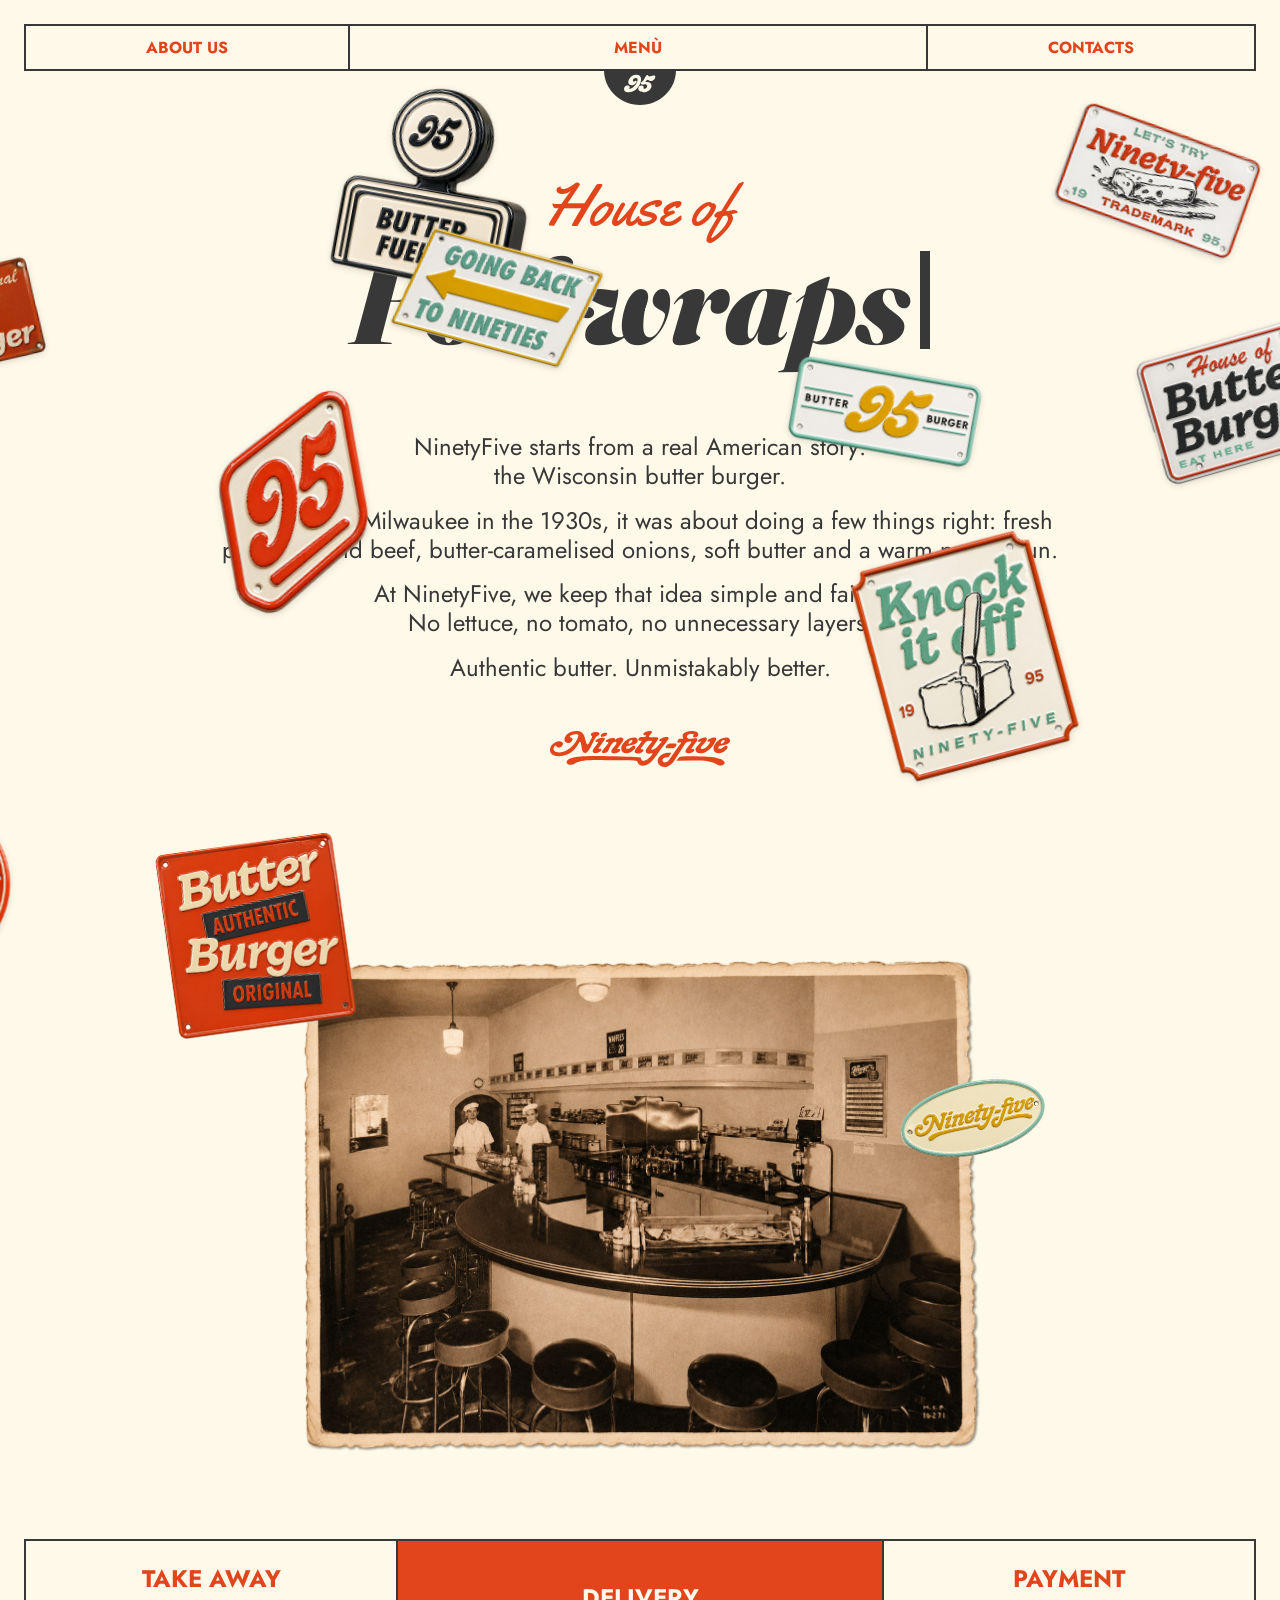
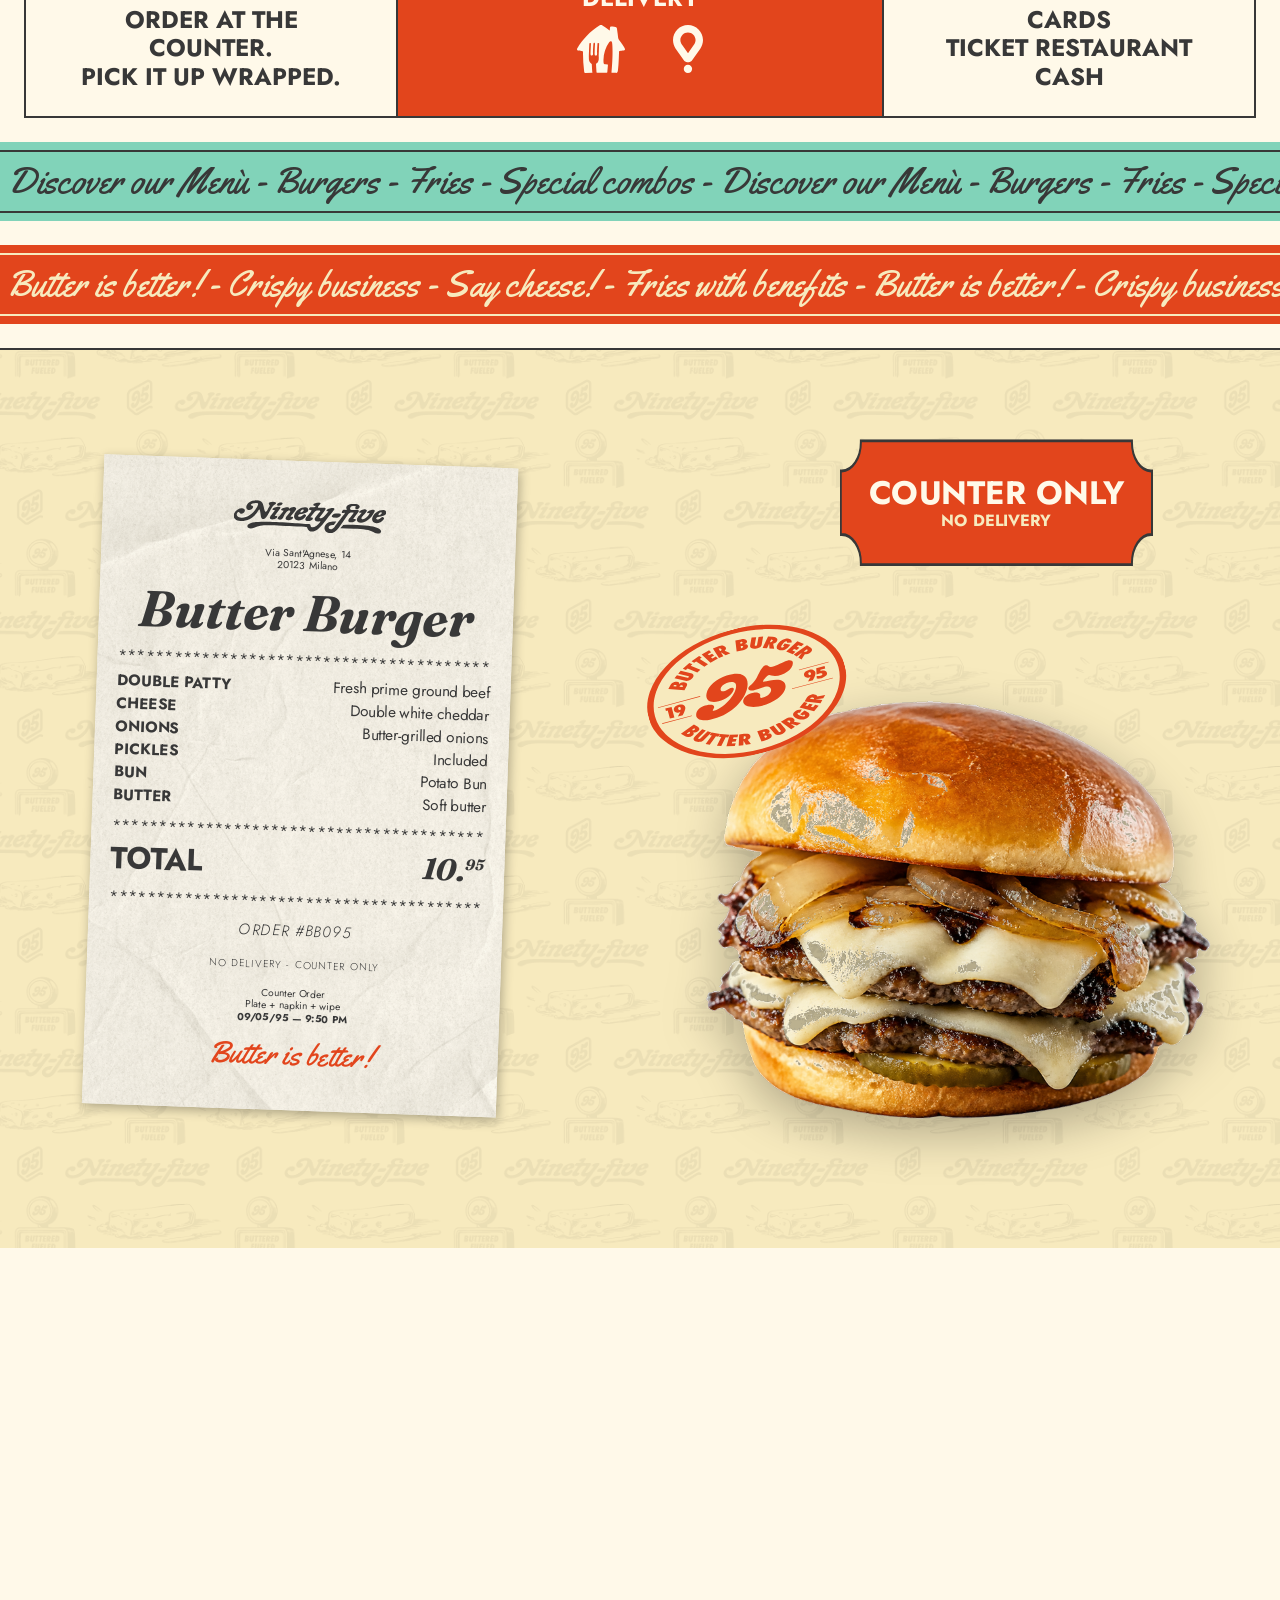
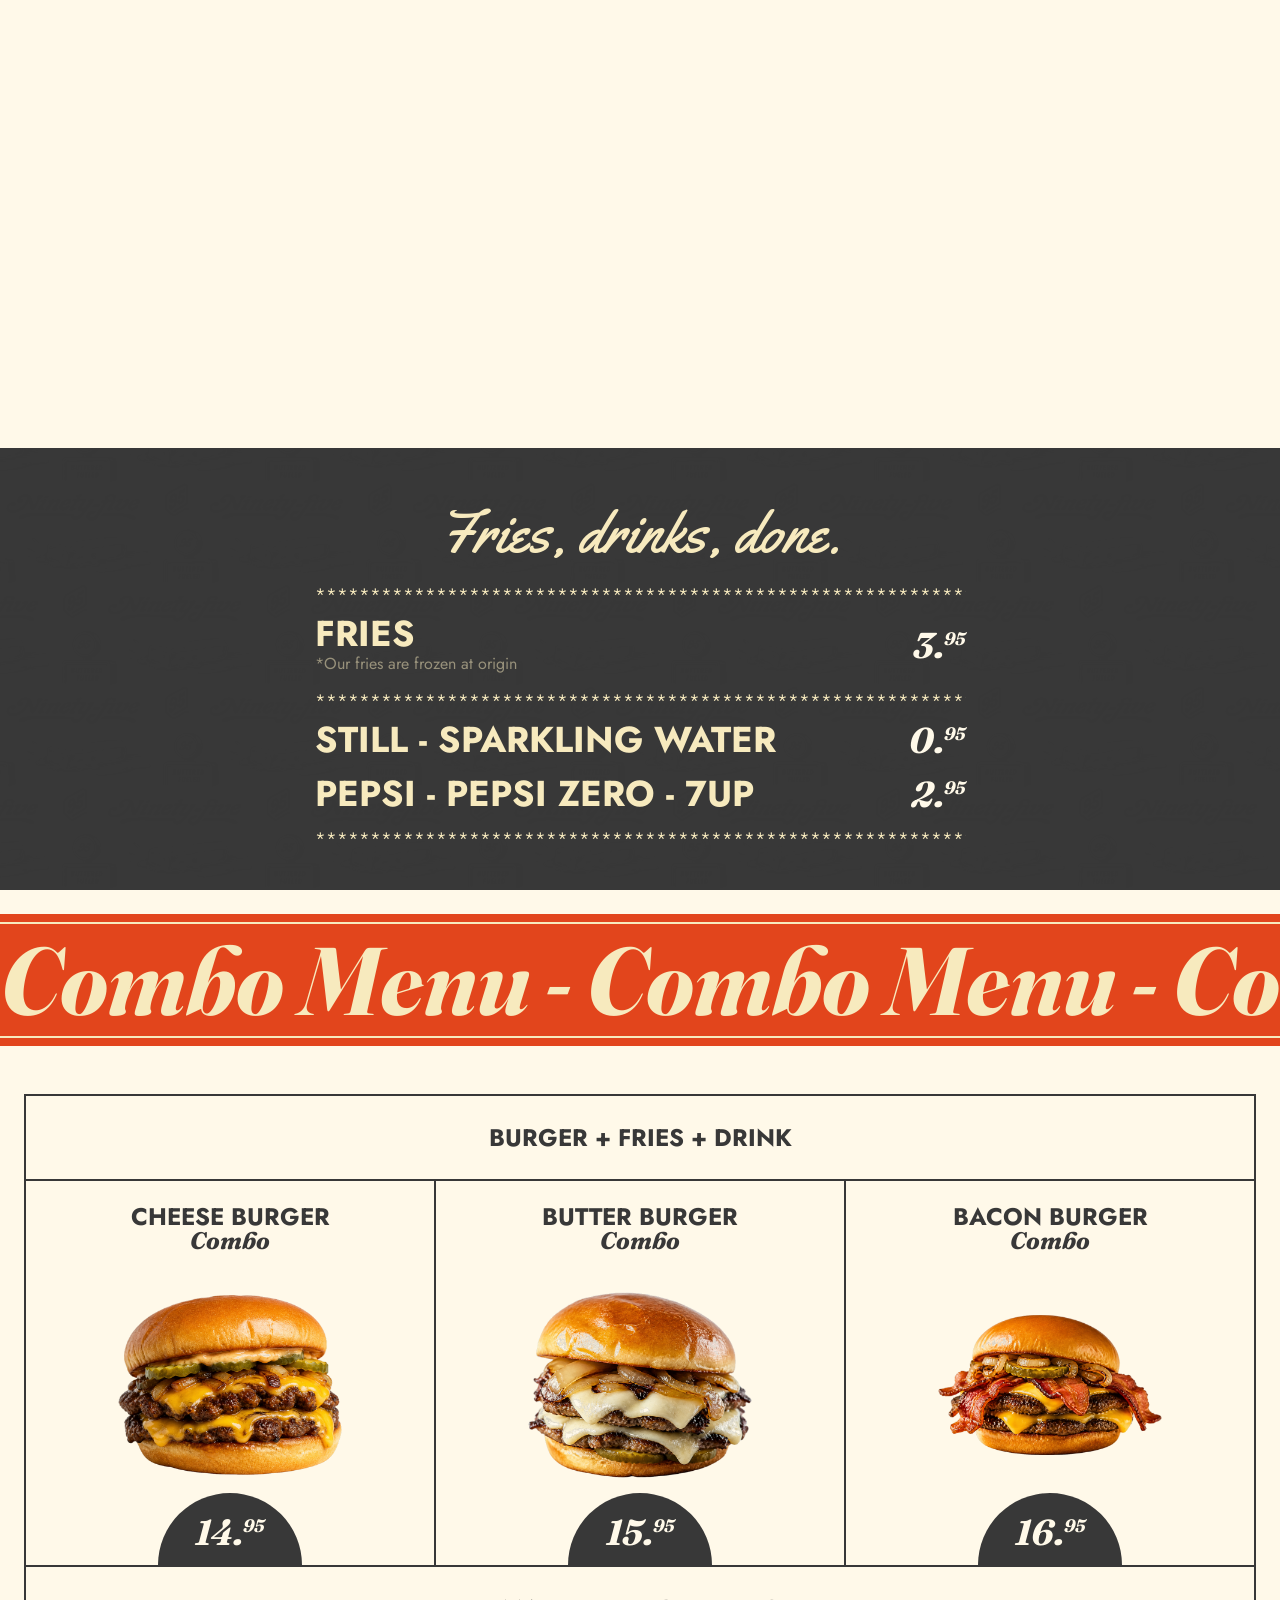
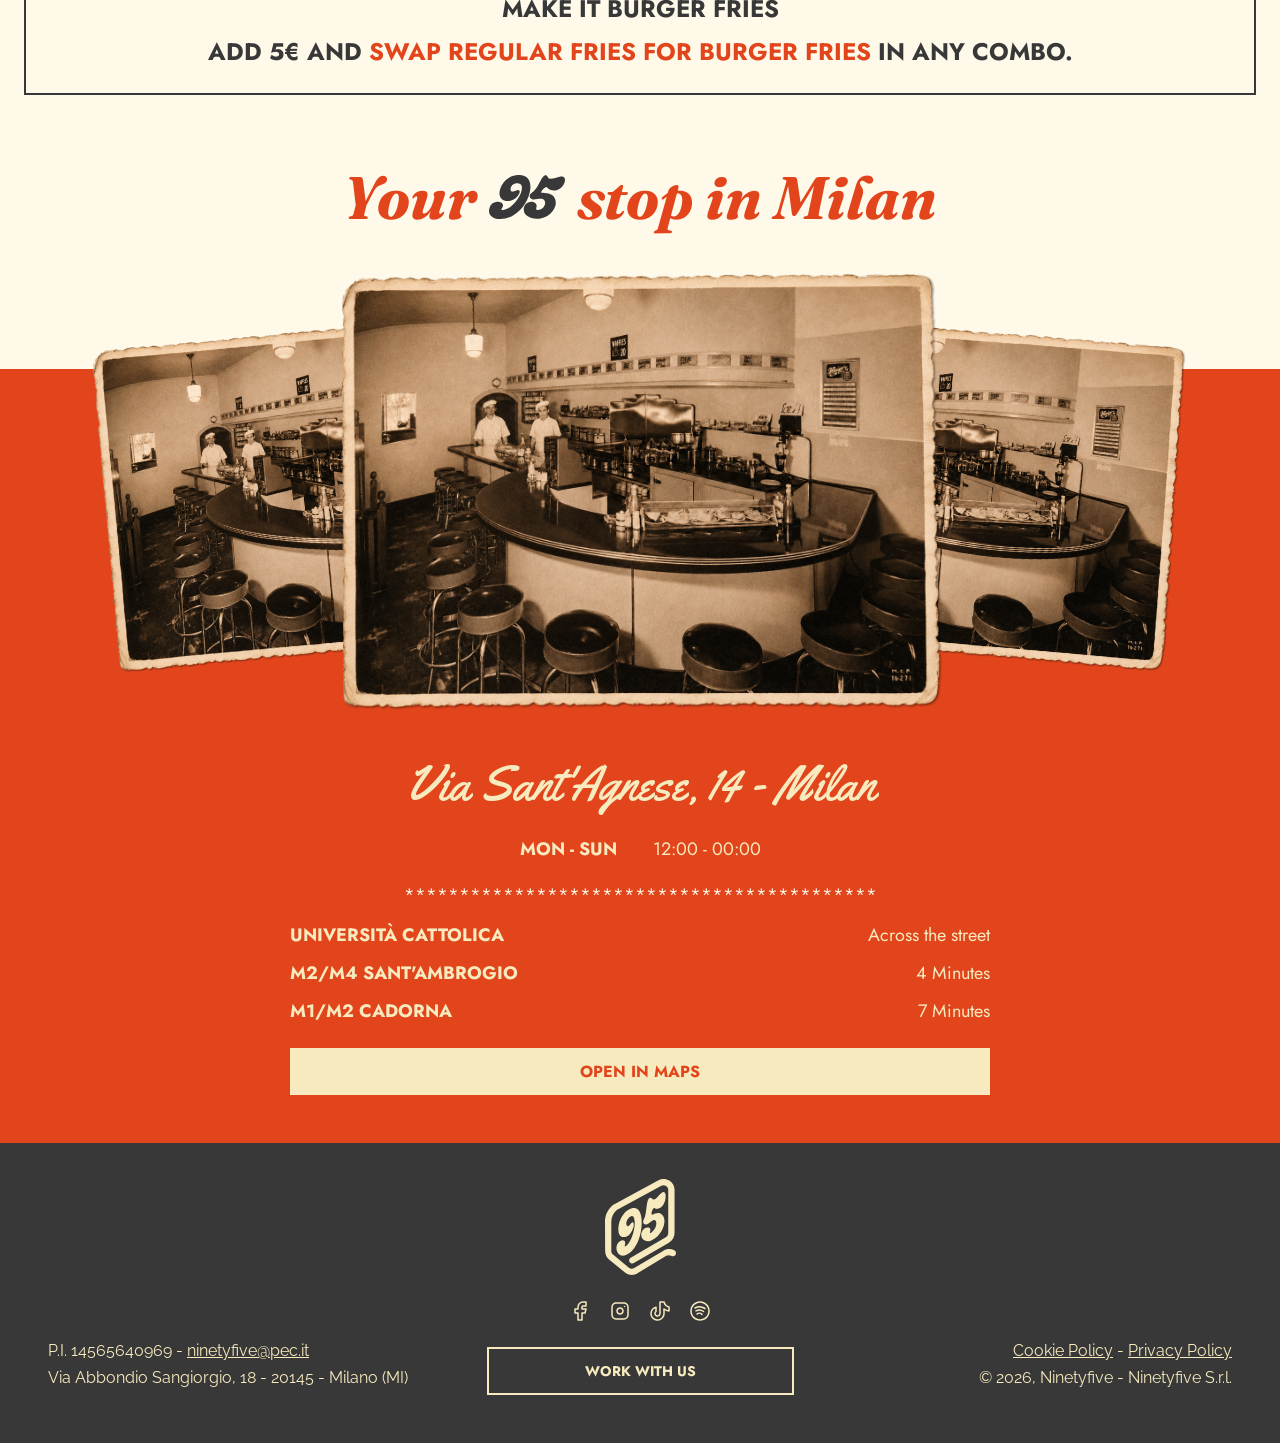
==== commit 759a401f: "Fix Firefox menu layout so the burger stays on screen. Firefox was dropping the whole stage transfor" ====
--- a/index.html
+++ b/index.html
@@ -11,7 +11,7 @@
   <link rel="preconnect" href="https://fonts.gstatic.com" crossorigin />
   <link href="https://fonts.googleapis.com/css2?family=Fraunces:ital,opsz,wght@1,9..144,600;1,9..144,700;1,9..144,900&family=Jost:wght@400;500;700&family=Raleway:wght@400;500;700&family=Yellowtail&display=swap" rel="stylesheet" />
 
-  <link rel="stylesheet" href="css/style.css?v=38" />
+  <link rel="stylesheet" href="css/style.css?v=39" />
 </head>
 <body>
 
@@ -239,6 +239,6 @@
     </div>
   </div>
 
-  <script src="js/main.js?v=12"></script>
+  <script src="js/main.js?v=13"></script>
 </body>
 </html>
--- a/css/style.css
+++ b/css/style.css
@@ -385,7 +385,6 @@
   border-top: 2px solid var(--black);
   transition: background-color .5s ease;
   user-select: none;
-  container-type: size;
 }
 .burger-carousel {
   width: 100%;
@@ -418,13 +417,7 @@
   height: 982px;
   margin: 0;
   transform-origin: center center;
-  transform: translate(-50%, -50%) scale(min(100vw / 1512px, 100vh / 982px));
-}
-@supports (container-type: size) {
-  .burger-showcase { container-type: size; }
-  .burger-stage {
-    transform: translate(-50%, -50%) scale(min(100cqw / 1512px, 100cqh / 982px));
-  }
+  transform: translate(-50%, -50%);
 }
 
 /* ---- Stack scontrini (si impilano al click) ---- */
@@ -621,7 +614,7 @@
   right: 60px;
   bottom: 40px;
   width: 640px;
-  aspect-ratio: 1;
+  height: 640px;
   z-index: 1;
 }
 .burger-rig {
@@ -1218,7 +1211,7 @@
     position: relative;
     left: auto;
     top: auto;
-    transform: none;
+    transform: none !important;
     width: 100%;
     height: 100%;
     display: flex;
@@ -1240,6 +1233,7 @@
     right: auto;
     bottom: auto;
     width: min(280px, 72vw);
+    height: min(280px, 72vw);
   }
   .burger-info {
     display: grid;
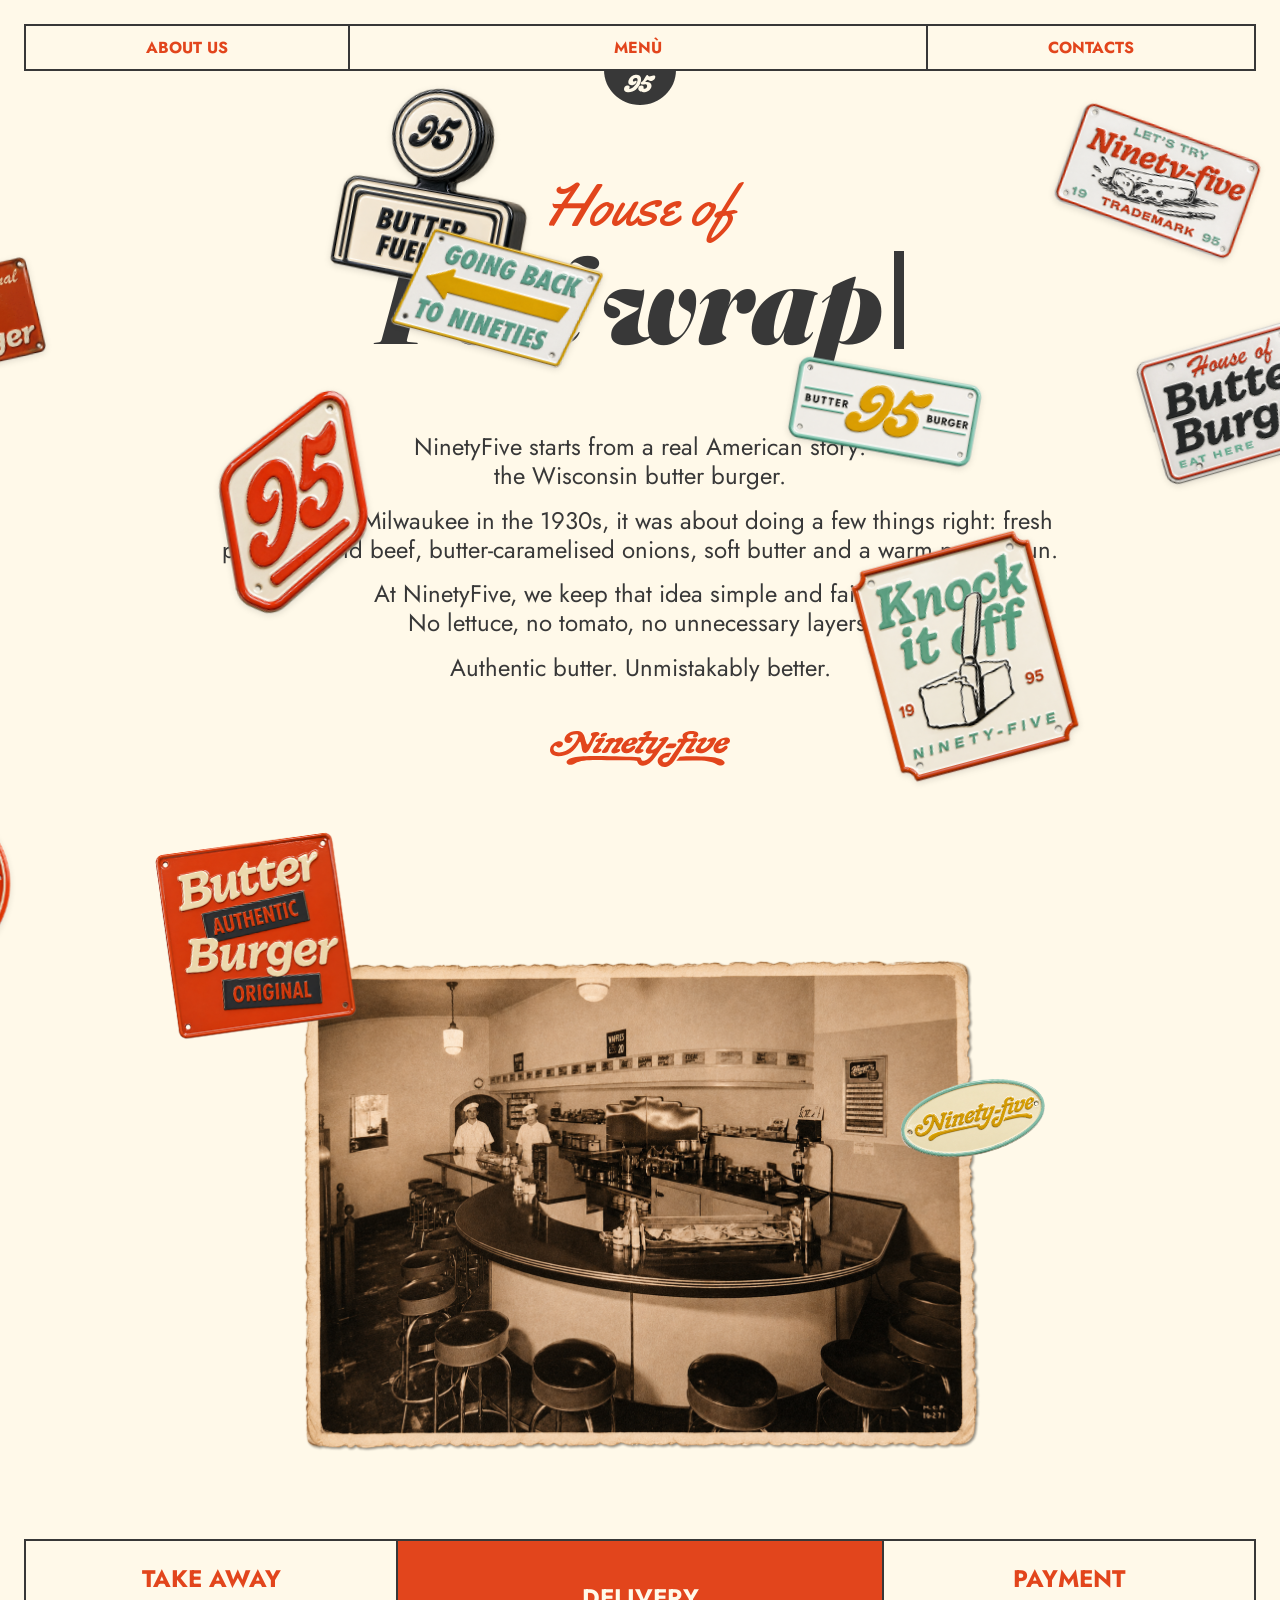
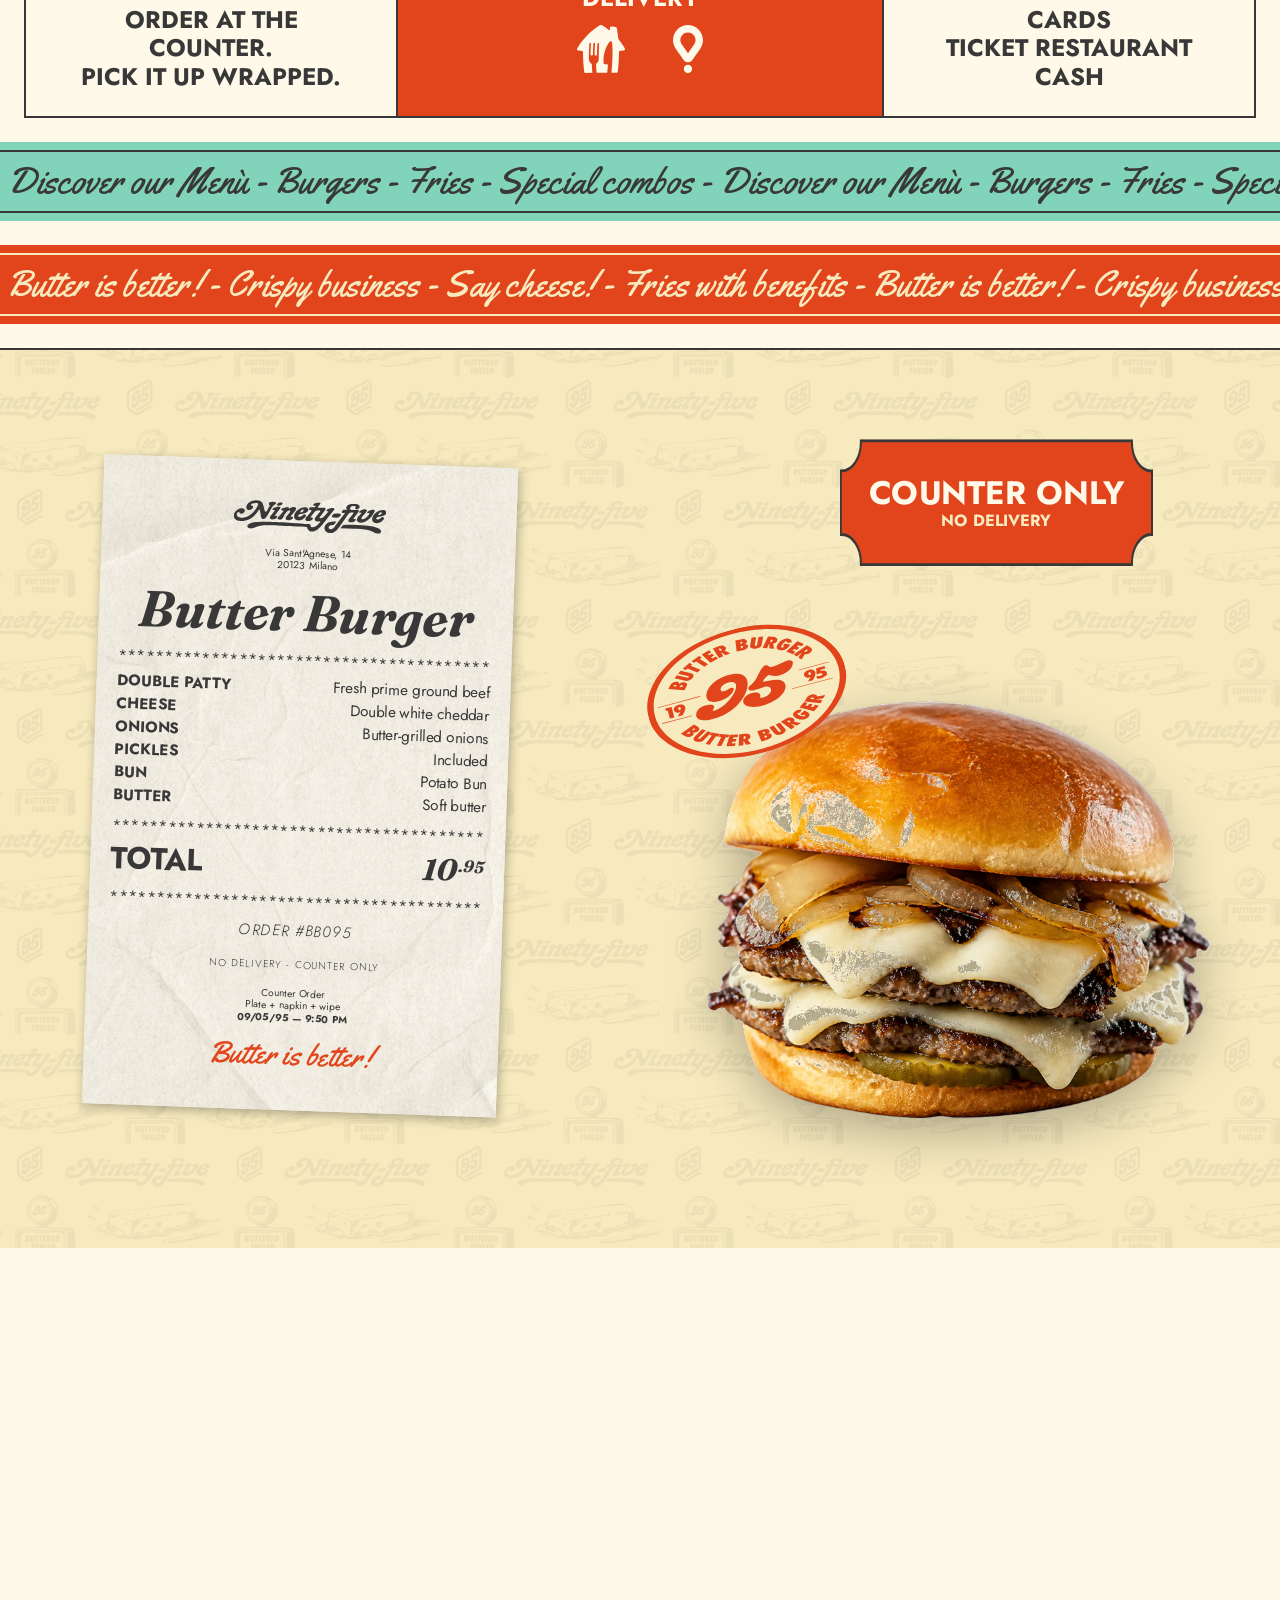
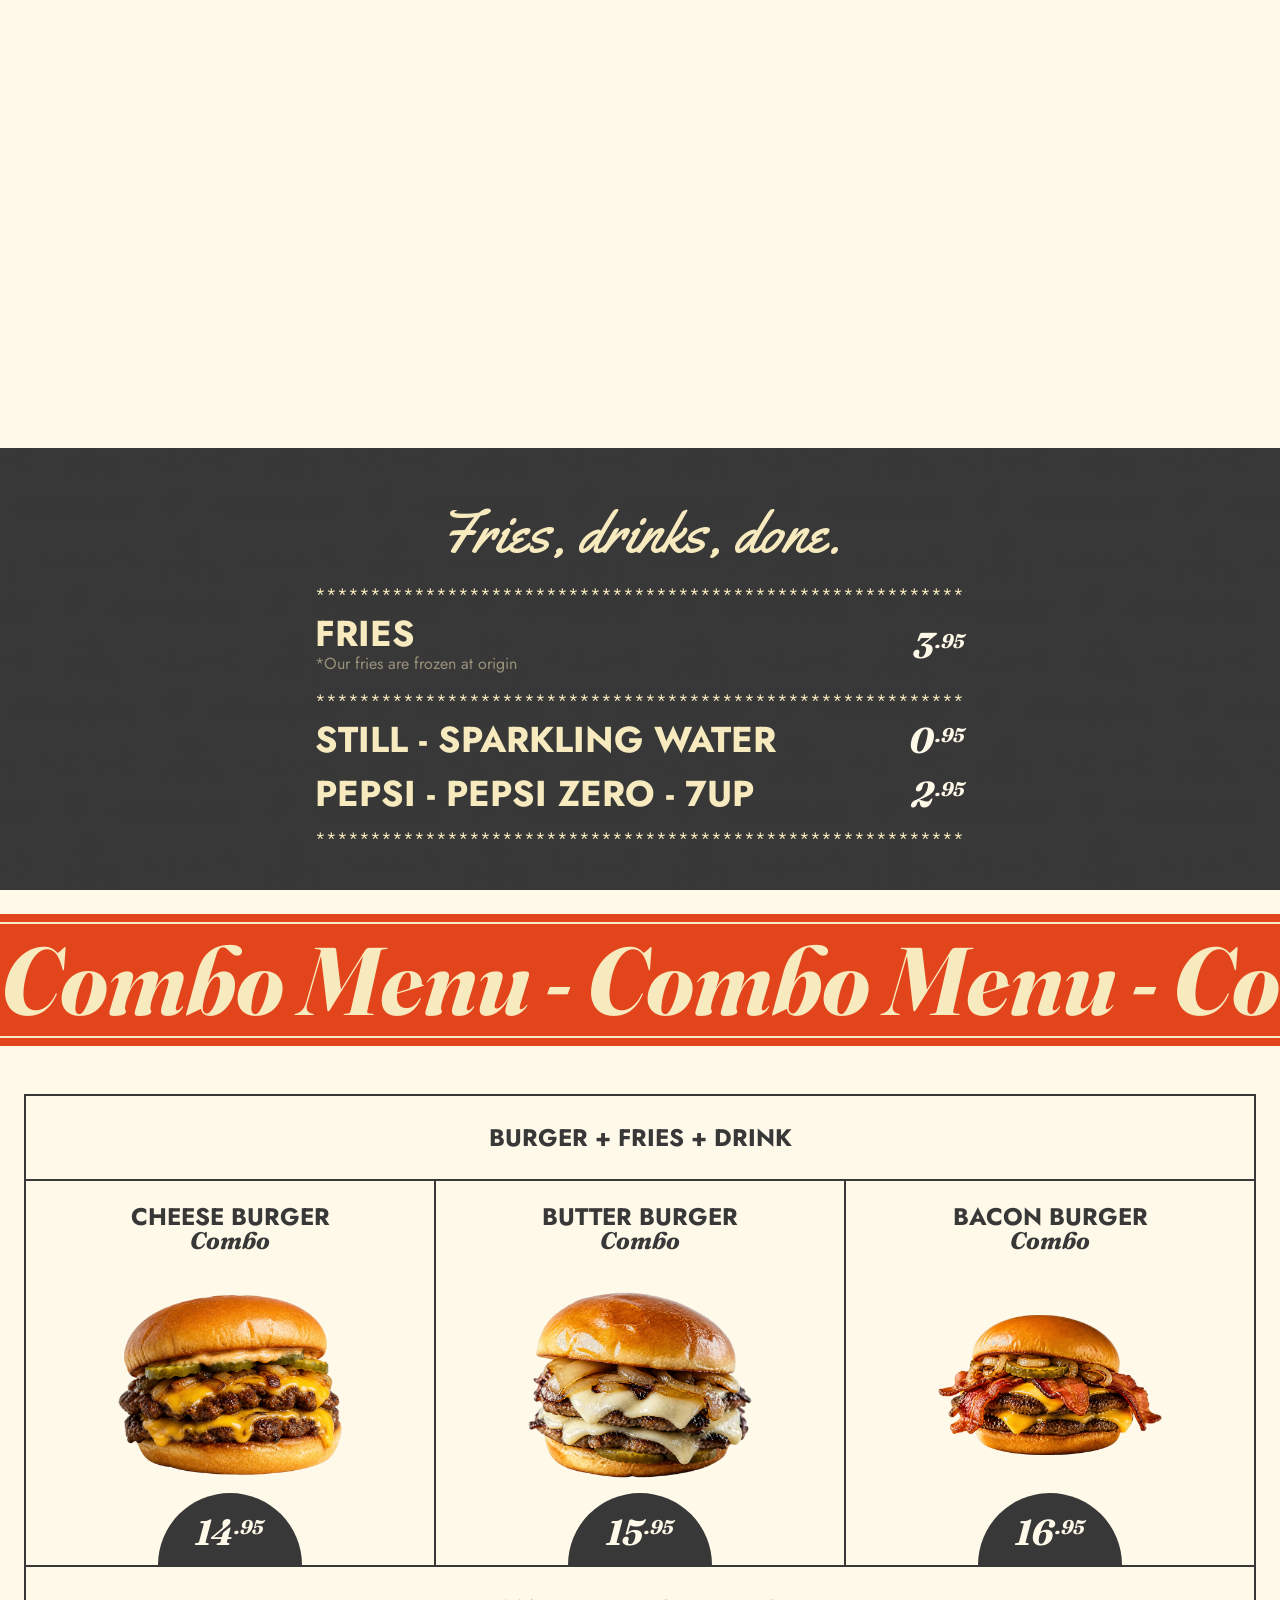
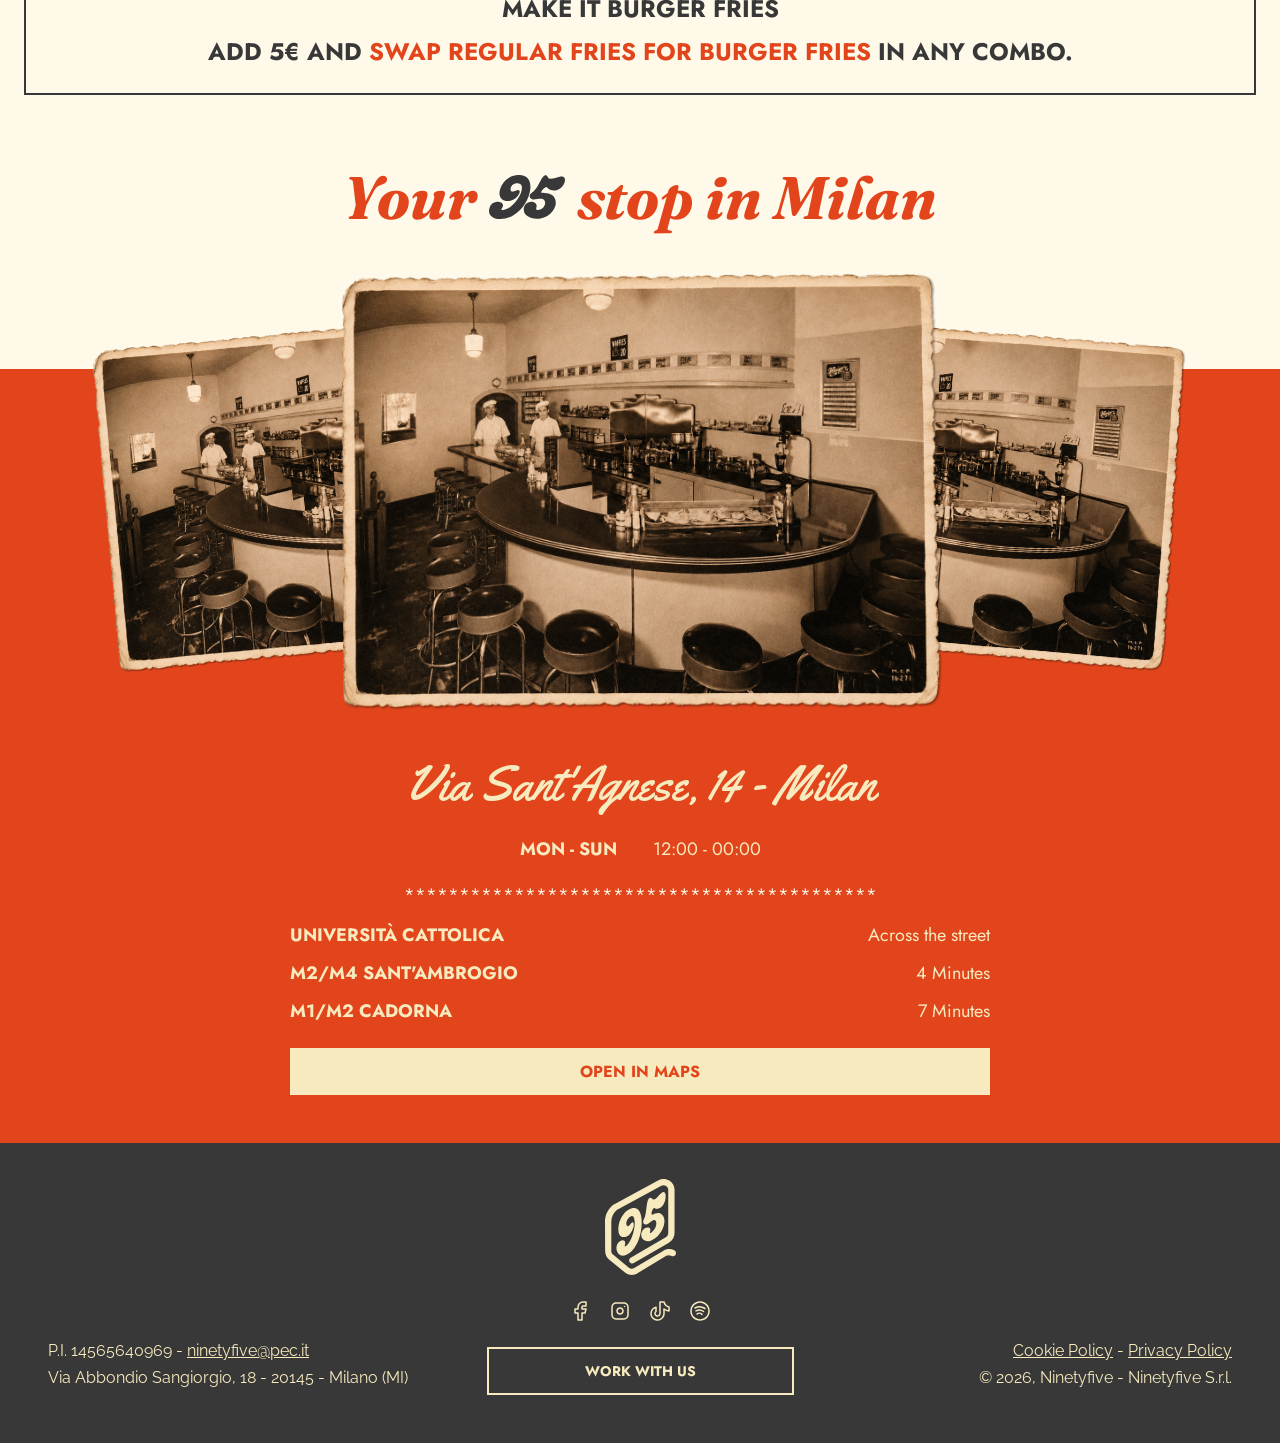
==== commit f2bd05a8: "Make every site sign draggable and keep a visible .95 on prices. Diner plates, oval stickers and men" ====
--- a/index.html
+++ b/index.html
@@ -11,7 +11,7 @@
   <link rel="preconnect" href="https://fonts.gstatic.com" crossorigin />
   <link href="https://fonts.googleapis.com/css2?family=Fraunces:ital,opsz,wght@1,9..144,600;1,9..144,700;1,9..144,900&family=Jost:wght@400;500;700&family=Raleway:wght@400;500;700&family=Yellowtail&display=swap" rel="stylesheet" />
 
-  <link rel="stylesheet" href="css/style.css?v=39" />
+  <link rel="stylesheet" href="css/style.css?v=40" />
 </head>
 <body>
 
@@ -36,16 +36,16 @@
          top  = mappatura a 2 ancore (Hero 355→163, About 787→431, scala 0.62)
          width = larghezza reale del nodo Figma. -->
     <div class="stickers" aria-hidden="true">
-      <div class="sticker" style="left:22px;   top:166px;  width:188px; --rot:-10deg; --i:0;"><img src="assets/sticker-01.png" alt="" draggable="false" /></div>
-      <div class="sticker" style="left:513px;  top:-17px;  width:188px; --rot:10deg;  --i:1;"><img src="assets/sticker-02.png" alt="" draggable="false" /></div>
-      <div class="sticker" style="left:1230px; top:17px;   width:194px; --rot:15deg;  --i:2;"><img src="assets/sticker-04.png" alt="" draggable="false" /></div>
-      <div class="sticker" style="left:10px;   top:692px;  width:170px; --rot:0deg;   --i:3;"><img src="assets/sticker-05.png" alt="" draggable="false" /></div>
-      <div class="sticker" style="left:569px;  top:140px;  width:195px; --rot:15deg;  --i:4;"><img src="assets/sticker-06.png" alt="" draggable="false" /></div>
-      <div class="sticker" style="left:1317px; top:229px;  width:198px; --rot:-16deg; --i:5;"><img src="assets/sticker-07.png" alt="" draggable="false" /></div>
-      <div class="sticker" style="left:1041px; top:442px;  width:186px; --rot:-15deg; --i:6;"><img src="assets/sticker-09.png" alt="" draggable="false" /></div>
-      <div class="sticker" style="left:391px;  top:293px;  width:145px; --rot:-10deg; --i:7;"><img src="assets/sticker-10.png" alt="" draggable="false" /></div>
-      <div class="sticker" style="left:961px;  top:265px;  width:186px; --rot:10deg;  --i:8;"><img src="assets/sticker-11.png" alt="" draggable="false" /></div>
-      <div class="sticker" style="left:1457px; top:399px;  width:190px; --rot:10deg;  --i:9;"><img src="assets/sticker-14.png" alt="" draggable="false" /></div>
+      <div class="sticker sign" style="left:22px;   top:166px;  width:188px; --rot:-10deg; --i:0;"><img src="assets/sticker-01.png" alt="" draggable="false" /></div>
+      <div class="sticker sign" style="left:513px;  top:-17px;  width:188px; --rot:10deg;  --i:1;"><img src="assets/sticker-02.png" alt="" draggable="false" /></div>
+      <div class="sticker sign" style="left:1230px; top:17px;   width:194px; --rot:15deg;  --i:2;"><img src="assets/sticker-04.png" alt="" draggable="false" /></div>
+      <div class="sticker sign" style="left:10px;   top:692px;  width:170px; --rot:0deg;   --i:3;"><img src="assets/sticker-05.png" alt="" draggable="false" /></div>
+      <div class="sticker sign" style="left:569px;  top:140px;  width:195px; --rot:15deg;  --i:4;"><img src="assets/sticker-06.png" alt="" draggable="false" /></div>
+      <div class="sticker sign" style="left:1317px; top:229px;  width:198px; --rot:-16deg; --i:5;"><img src="assets/sticker-07.png" alt="" draggable="false" /></div>
+      <div class="sticker sign" style="left:1041px; top:442px;  width:186px; --rot:-15deg; --i:6;"><img src="assets/sticker-09.png" alt="" draggable="false" /></div>
+      <div class="sticker sign" style="left:391px;  top:293px;  width:145px; --rot:-10deg; --i:7;"><img src="assets/sticker-10.png" alt="" draggable="false" /></div>
+      <div class="sticker sign" style="left:961px;  top:265px;  width:186px; --rot:10deg;  --i:8;"><img src="assets/sticker-11.png" alt="" draggable="false" /></div>
+      <div class="sticker sign" style="left:1457px; top:399px;  width:190px; --rot:10deg;  --i:9;"><img src="assets/sticker-14.png" alt="" draggable="false" /></div>
     </div>
 
     <!-- ---- Hero ---- -->
@@ -74,8 +74,8 @@
     <section class="diner">
       <div class="diner__frame">
         <img class="diner__photo" src="assets/diner-photo.png" alt="Ninetyfive — the counter, 1950s" />
-        <img class="diner__seal" src="assets/sticker-13.png" alt="" aria-hidden="true" />
-        <img class="diner__oval" src="assets/sticker-03.png" alt="" aria-hidden="true" />
+        <img class="diner__seal sign" src="assets/sticker-13.png" alt="" aria-hidden="true" draggable="false" />
+        <img class="diner__oval sign" src="assets/sticker-03.png" alt="" aria-hidden="true" draggable="false" />
       </div>
     </section>
 
@@ -133,16 +133,16 @@
             <span class="priceline__name">FRIES</span>
             <span class="priceline__sub">*Our fries are frozen at origin</span>
           </div>
-          <span class="price">3.<sup>95</sup></span>
+          <span class="price">3<span class="cents">.95</span></span>
         </div>
         <div class="dark-stars">*************************************************************</div>
         <div class="priceline">
           <span class="priceline__name">STILL - SPARKLING WATER</span>
-          <span class="price">0.<sup>95</sup></span>
+          <span class="price">0<span class="cents">.95</span></span>
         </div>
         <div class="priceline">
           <span class="priceline__name">PEPSI - PEPSI ZERO - 7UP</span>
-          <span class="price">2.<sup>95</sup></span>
+          <span class="price">2<span class="cents">.95</span></span>
         </div>
         <div class="dark-stars">*************************************************************</div>
       </div>
@@ -165,17 +165,17 @@
         <div class="combo__col">
           <div class="combo__head"><span class="combo__name">Cheese Burger</span><span class="combo__label">Combo</span></div>
           <img class="combo__photo" src="assets/burger-cheese.png" alt="Cheese Burger Combo" />
-          <div class="combo__price"><span class="combo__price-base">14.<sup>95</sup></span><span class="combo__price-up">19.<sup>95</sup></span></div>
+          <div class="combo__price"><span class="combo__price-base">14<span class="cents">.95</span></span><span class="combo__price-up">19<span class="cents">.95</span></span></div>
         </div>
         <div class="combo__col">
           <div class="combo__head"><span class="combo__name">Butter Burger</span><span class="combo__label">Combo</span></div>
           <img class="combo__photo" src="assets/burger-butter.png" alt="Butter Burger Combo" />
-          <div class="combo__price"><span class="combo__price-base">15.<sup>95</sup></span><span class="combo__price-up">20.<sup>95</sup></span></div>
+          <div class="combo__price"><span class="combo__price-base">15<span class="cents">.95</span></span><span class="combo__price-up">20<span class="cents">.95</span></span></div>
         </div>
         <div class="combo__col">
           <div class="combo__head"><span class="combo__name">Bacon Burger</span><span class="combo__label">Combo</span></div>
           <img class="combo__photo" src="assets/burger-bacon.png" alt="Bacon Burger Combo" />
-          <div class="combo__price"><span class="combo__price-base">16.<sup>95</sup></span><span class="combo__price-up">21.<sup>95</sup></span></div>
+          <div class="combo__price"><span class="combo__price-base">16<span class="cents">.95</span></span><span class="combo__price-up">21<span class="cents">.95</span></span></div>
         </div>
       </div>
       <div class="combo__bar combo__bar--make">
@@ -239,6 +239,6 @@
     </div>
   </div>
 
-  <script src="js/main.js?v=13"></script>
+  <script src="js/main.js?v=14"></script>
 </body>
 </html>
--- a/css/style.css
+++ b/css/style.css
@@ -72,6 +72,16 @@
   user-select: none;
   touch-action: none;
   z-index: 20;
+}
+.sign {
+  cursor: grab;
+  user-select: none;
+  touch-action: none;
+}
+.sign.is-dragging,
+.sticker.is-dragging {
+  cursor: grabbing;
+  z-index: 90 !important;
 }
 .sticker img {
   width: 100%;
@@ -246,9 +256,9 @@
   width: 179px;
   height: auto;
   transform: rotate(-8deg);
-  z-index: 2;
-}
-/* ovale giallo "Ninety-five" (sticker-03) che sborda a destra — Figma 95T3 */
+  z-index: 4;
+  pointer-events: auto;
+}
 .diner__oval {
   position: absolute;
   right: -46px;
@@ -256,7 +266,8 @@
   width: 147px;
   height: auto;
   transform: rotate(-6deg);
-  z-index: 2;
+  z-index: 4;
+  pointer-events: auto;
 }
 
 /* ============================================================
@@ -524,10 +535,6 @@
   font-style: italic;
   font-weight: 700;
 }
-.receipt__price sup {
-  font-size: .5em;
-  vertical-align: super;
-}
 .receipt__order {
   margin: 0;
   font-family: var(--font-nav);
@@ -607,6 +614,8 @@
   height: auto;
   transform: rotate(-15deg);
   z-index: 5;
+  pointer-events: auto;
+  cursor: grab;
 }
 .burger-seal[hidden] { display: none; }
 .burger-figure {
@@ -712,7 +721,15 @@
   color: var(--burro);
   white-space: nowrap;
 }
-.price sup { font-size: .5em; vertical-align: super; }
+.cents {
+  font-size: .55em;
+  font-style: italic;
+  font-weight: 700;
+  position: relative;
+  top: -0.52em;
+  margin-left: .04em;
+  letter-spacing: .01em;
+}
 
 /* ============================================================
    COMBO MENU
@@ -809,7 +826,6 @@
   line-height: 1;
   color: var(--burro);
 }
-.combo__price sup { font-size: .5em; vertical-align: super; }
 
 .combo__bar--make {
   border-top: 0;
@@ -1075,21 +1091,13 @@
      La composizione Figma (10 pezzi su una fascia da 1619px centrata) tiene
      solo a 1512px: la colonna di testo è larga al massimo 840px e centrata,
      quindi appena la pagina si stringe i francobolli dei margini le finiscono
-     addosso — scalare o restringere il contenitore non lo evita. Sotto i
-     1200px se ne tengono quindi 4, ancorati ai bordi della viewport e per metà
-     fuori campo: restano decorativi e non toccano mai il testo.
-     La coppia bassa è ancorata al `bottom` del top-wrap perché la sua distanza
-     dall'alto cambia con quanto va a capo il testo about. */
+     addosso — scalare o restringere il contenitore non lo evita. Su tablet
+     restano tutti visibili e draggabili; su mobile se ne tengono 4 ai bordi. */
   .stickers {
     width: 100%;
     left: 0;
     transform: none;
   }
-  .sticker { display: none !important; }
-  .sticker:nth-child(1) { display: block !important; left: -30px !important;             top: 90px !important;  width: 150px !important; }
-  .sticker:nth-child(3) { display: block !important; left: calc(100% - 118px) !important; top: 70px !important;  width: 152px !important; }
-  .sticker:nth-child(4) { display: block !important; left: -34px !important;             top: auto !important; bottom: 8px !important;  width: 140px !important; }
-  .sticker:nth-child(6) { display: block !important; left: calc(100% - 104px) !important; top: auto !important; bottom: 24px !important; width: 144px !important; }
 
   .infobar__cell--delivery { flex: 0 0 34%; }
 
@@ -1158,14 +1166,13 @@
   .nav__logo img { width: 56px; }
 
   /* ---- Francobolli ----
-     Stessa logica della fascia ≤1200px, con misure da telefono: la coppia alta
-     fiancheggia il titolo hero, quella bassa sta nelle tasche vuote ai lati del
-     wordmark (ancorata al bottom, così non dipende da quanto va a capo l'about). */
-  .sticker:nth-child(1) { left: -60px !important;             top: 78px !important; width: 96px !important; }
-  .sticker:nth-child(3) { left: calc(100% - 40px) !important; top: 60px !important; width: 100px !important; }
-  .sticker:nth-child(4) { left: -46px !important; top: auto !important; bottom: 6px !important;  width: 92px !important; }
-  .sticker:nth-child(6) { left: calc(100% - 44px) !important; top: auto !important; bottom: 20px !important; width: 96px !important; }
-  .sticker { pointer-events: none; cursor: default; }
+     Su telefono se ne tengono 4 ai bordi. Non sono draggabili. */
+  .sticker { display: none !important; }
+  .sticker:nth-child(1) { display: block !important; left: -60px !important;             top: 78px !important; width: 96px !important; }
+  .sticker:nth-child(3) { display: block !important; left: calc(100% - 40px) !important; top: 60px !important; width: 100px !important; }
+  .sticker:nth-child(4) { display: block !important; left: -46px !important; top: auto !important; bottom: 6px !important;  width: 92px !important; }
+  .sticker:nth-child(6) { display: block !important; left: calc(100% - 44px) !important; top: auto !important; bottom: 20px !important; width: 96px !important; }
+  .sign { pointer-events: none; cursor: default; }
 
   .top-wrap { padding-bottom: 24px; }
 
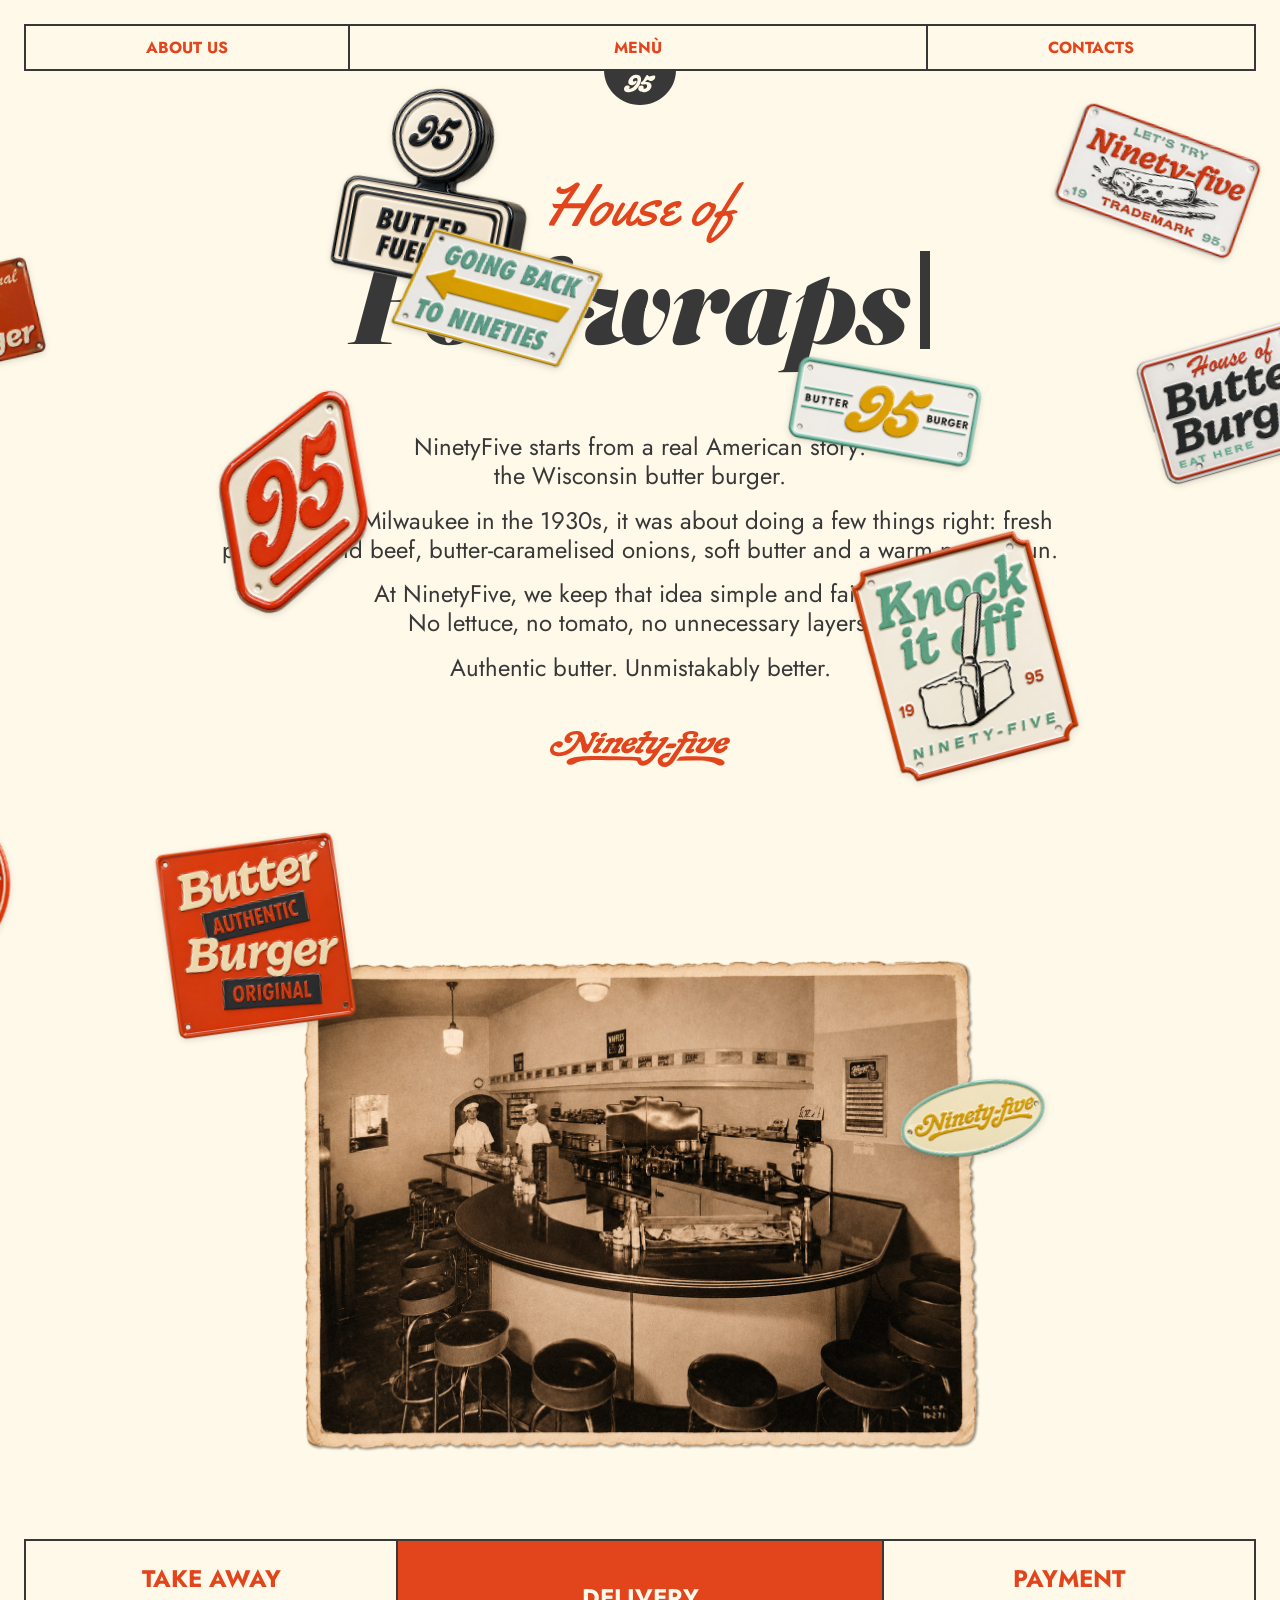
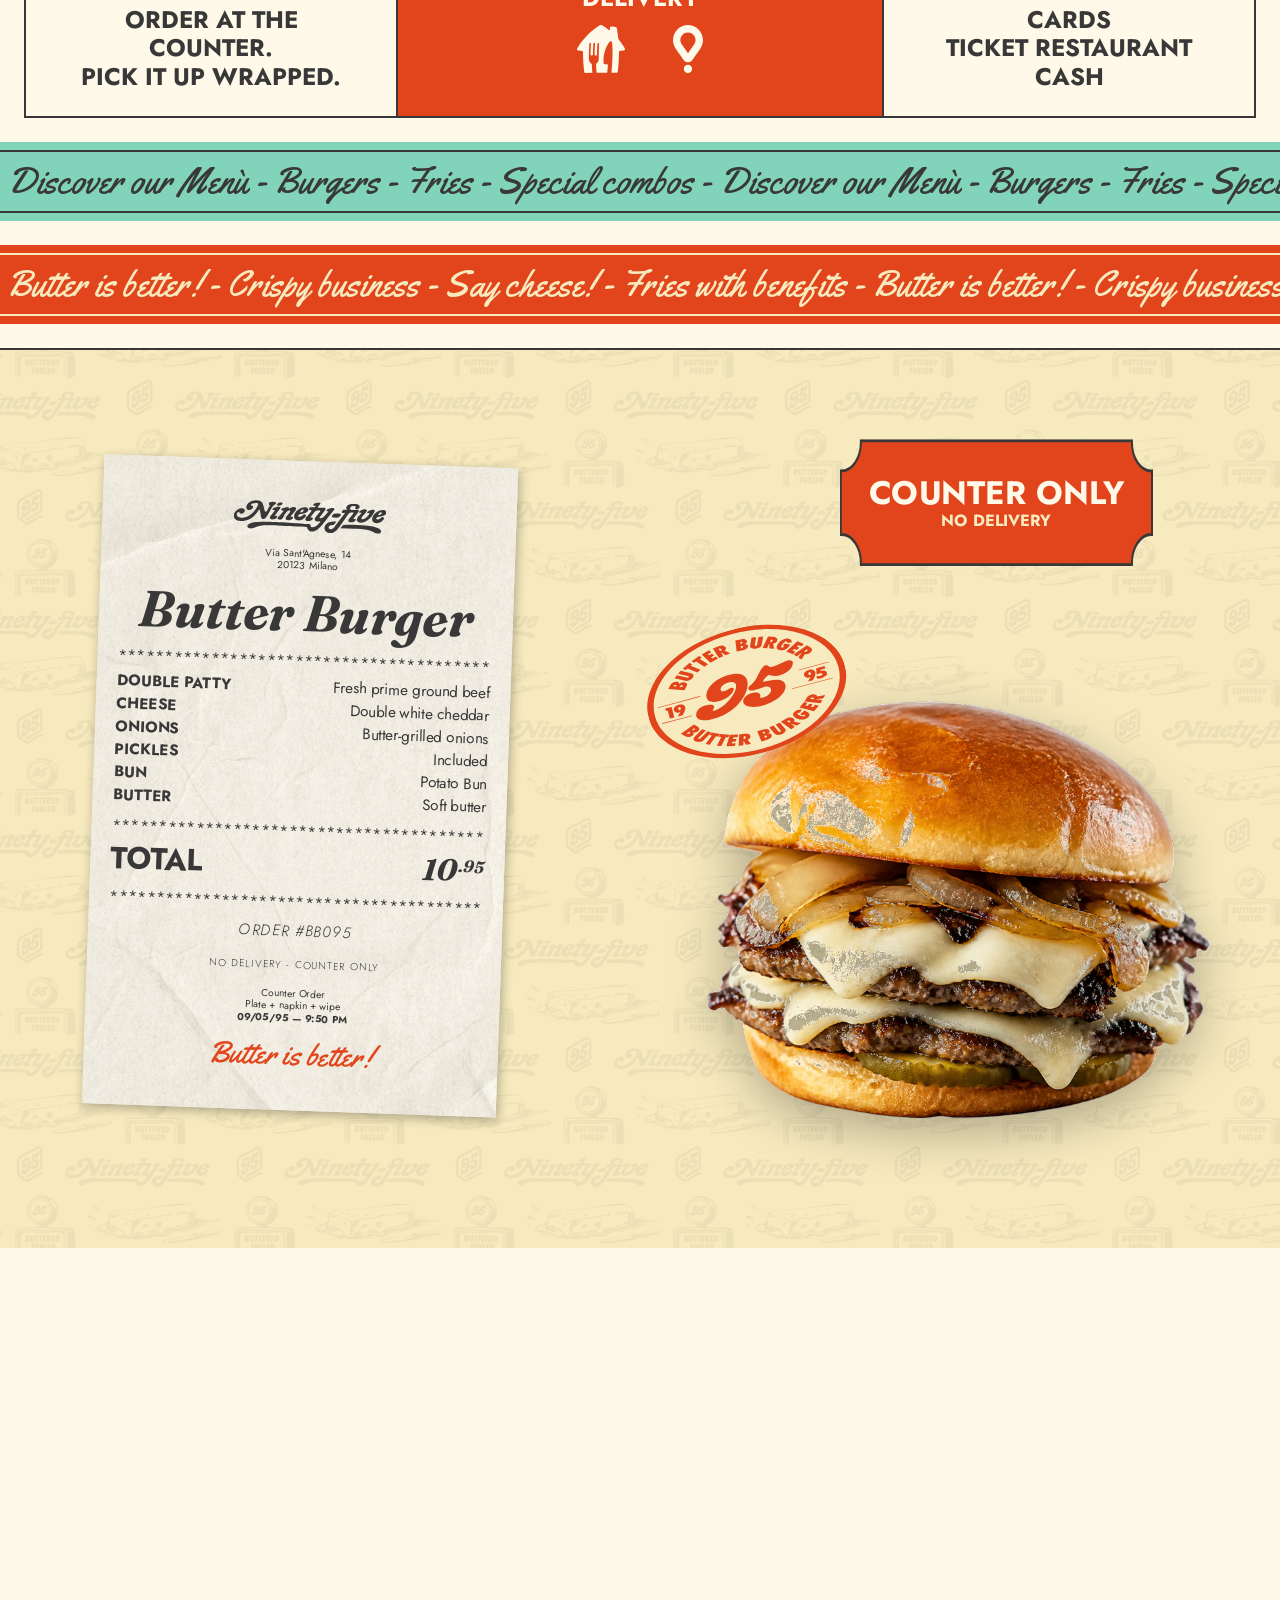
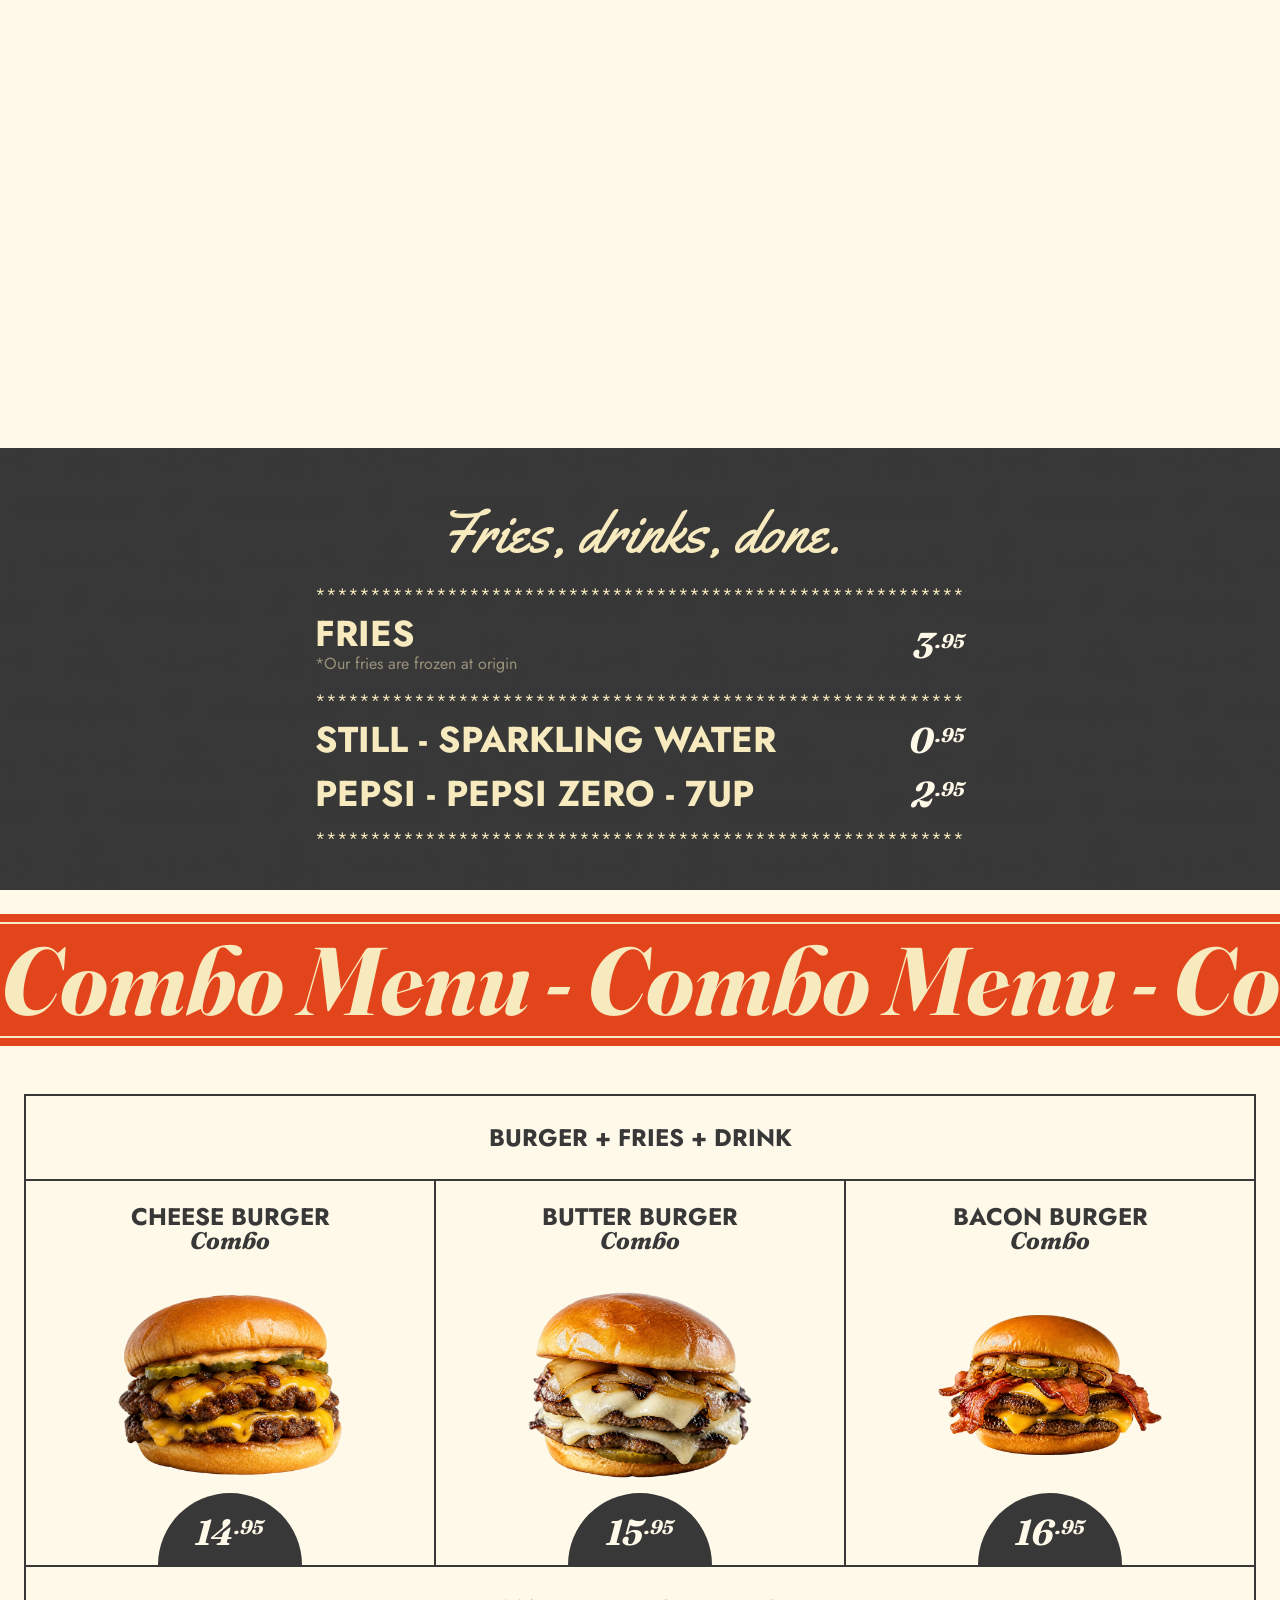
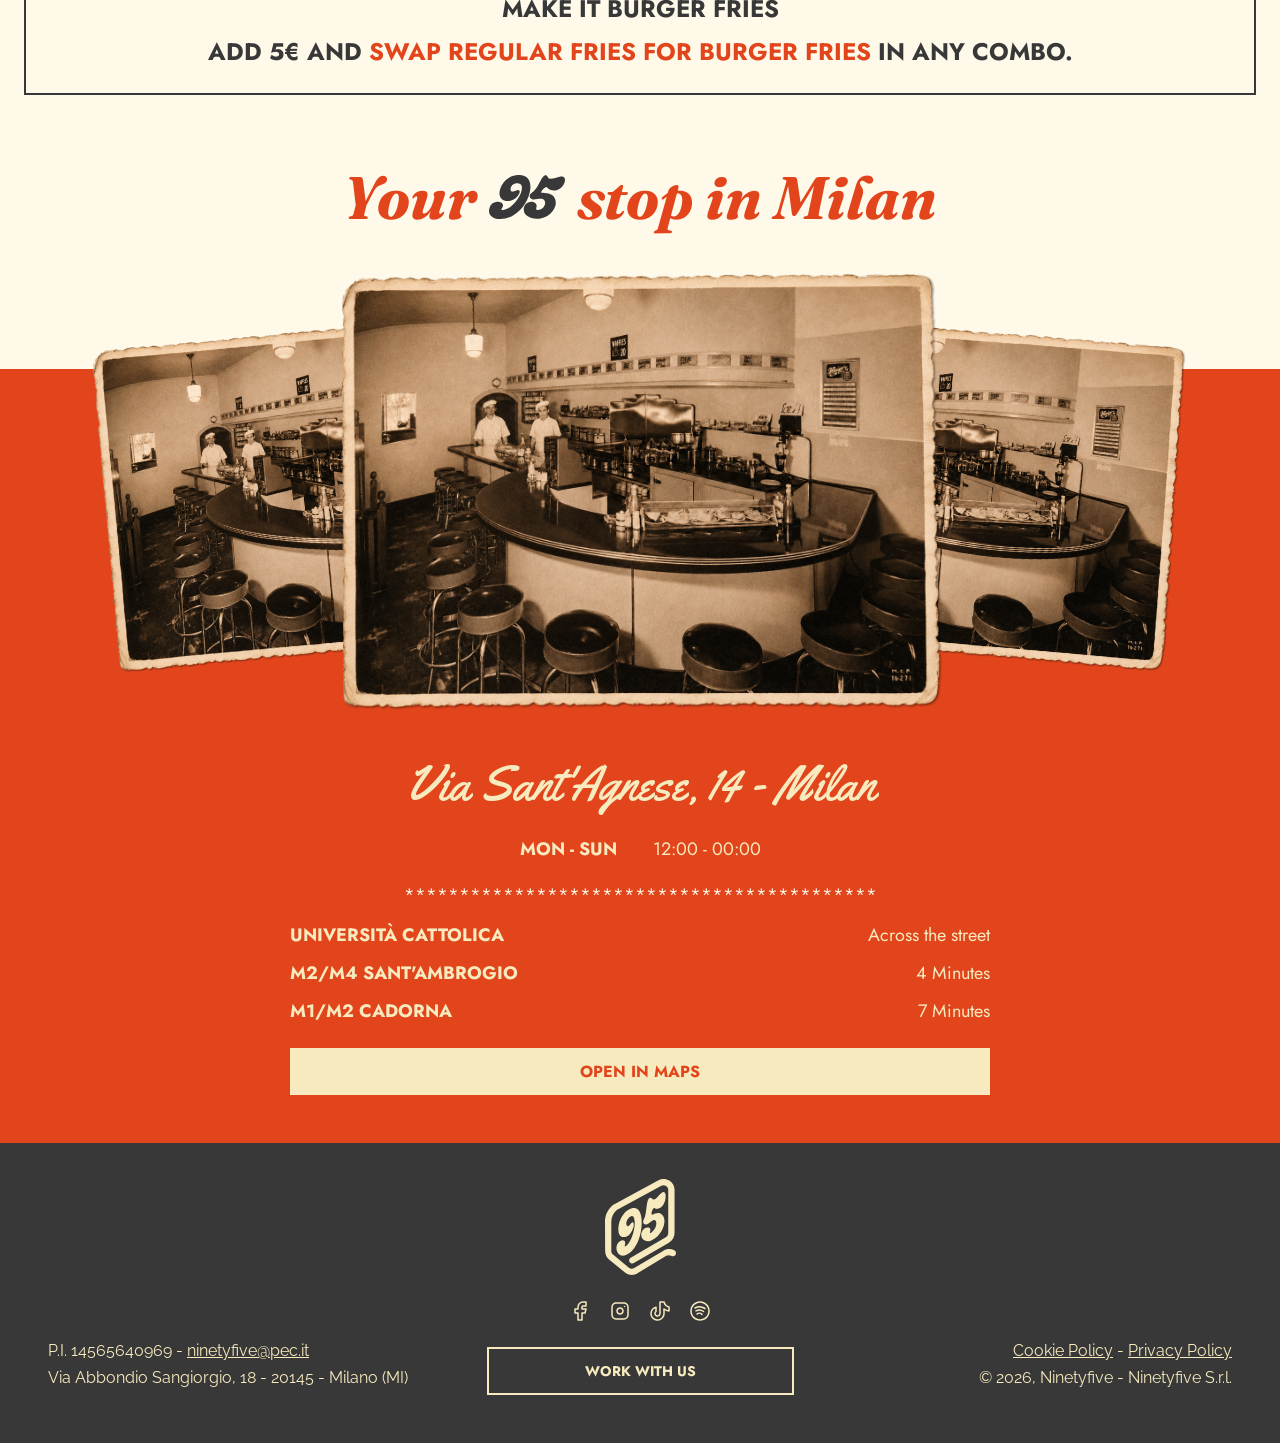
==== commit aebdbcee: "Let the diner plate and oval be dragged on desktop. Raise them above overflowing hero stickers so cl" ====
--- a/index.html
+++ b/index.html
@@ -11,7 +11,7 @@
   <link rel="preconnect" href="https://fonts.gstatic.com" crossorigin />
   <link href="https://fonts.googleapis.com/css2?family=Fraunces:ital,opsz,wght@1,9..144,600;1,9..144,700;1,9..144,900&family=Jost:wght@400;500;700&family=Raleway:wght@400;500;700&family=Yellowtail&display=swap" rel="stylesheet" />
 
-  <link rel="stylesheet" href="css/style.css?v=40" />
+  <link rel="stylesheet" href="css/style.css?v=41" />
 </head>
 <body>
 
@@ -74,8 +74,12 @@
     <section class="diner">
       <div class="diner__frame">
         <img class="diner__photo" src="assets/diner-photo.png" alt="Ninetyfive — the counter, 1950s" />
-        <img class="diner__seal sign" src="assets/sticker-13.png" alt="" aria-hidden="true" draggable="false" />
-        <img class="diner__oval sign" src="assets/sticker-03.png" alt="" aria-hidden="true" draggable="false" />
+        <div class="sign diner__seal" style="--rot:-8deg;">
+          <img src="assets/sticker-13.png" alt="" draggable="false" />
+        </div>
+        <div class="sign diner__oval" style="--rot:-6deg;">
+          <img src="assets/sticker-03.png" alt="" draggable="false" />
+        </div>
       </div>
     </section>
 
@@ -239,6 +243,6 @@
     </div>
   </div>
 
-  <script src="js/main.js?v=14"></script>
+  <script src="js/main.js?v=15"></script>
 </body>
 </html>
--- a/css/style.css
+++ b/css/style.css
@@ -234,40 +234,53 @@
    FOTO DINER
    ============================================================ */
 .diner {
+  position: relative;
+  z-index: 25;                 /* sopra i francobolli dell'hero che sbordano e rubano i click */
   padding: 24px 24px 40px;
   display: flex;
   justify-content: center;
+  overflow: visible;
 }
 .diner__frame {
   position: relative;
   width: 720px;
   max-width: 100%;
+  overflow: visible;
 }
 .diner__photo {
+  position: relative;
+  z-index: 1;
   width: 100%;
   height: auto;
   display: block;
-}
-/* plate rosso "Butter Burger Original" (sticker-13) che sborda in alto a sinistra — Figma 95T13 */
+  pointer-events: none;
+}
+.diner__seal,
+.diner__oval {
+  position: absolute;
+  z-index: 5;
+  pointer-events: auto;
+  cursor: grab;
+  touch-action: none;
+}
+.diner__seal img,
+.diner__oval img {
+  width: 100%;
+  height: auto;
+  display: block;
+  pointer-events: none;
+  transform: rotate(var(--rot, 0deg));
+  filter: drop-shadow(0 2px 3px rgba(0, 0, 0, .12));
+}
 .diner__seal {
-  position: absolute;
   left: -114px;
   top: -93px;
   width: 179px;
-  height: auto;
-  transform: rotate(-8deg);
-  z-index: 4;
-  pointer-events: auto;
 }
 .diner__oval {
-  position: absolute;
   right: -46px;
   top: 27%;
   width: 147px;
-  height: auto;
-  transform: rotate(-6deg);
-  z-index: 4;
-  pointer-events: auto;
 }
 
 /* ============================================================
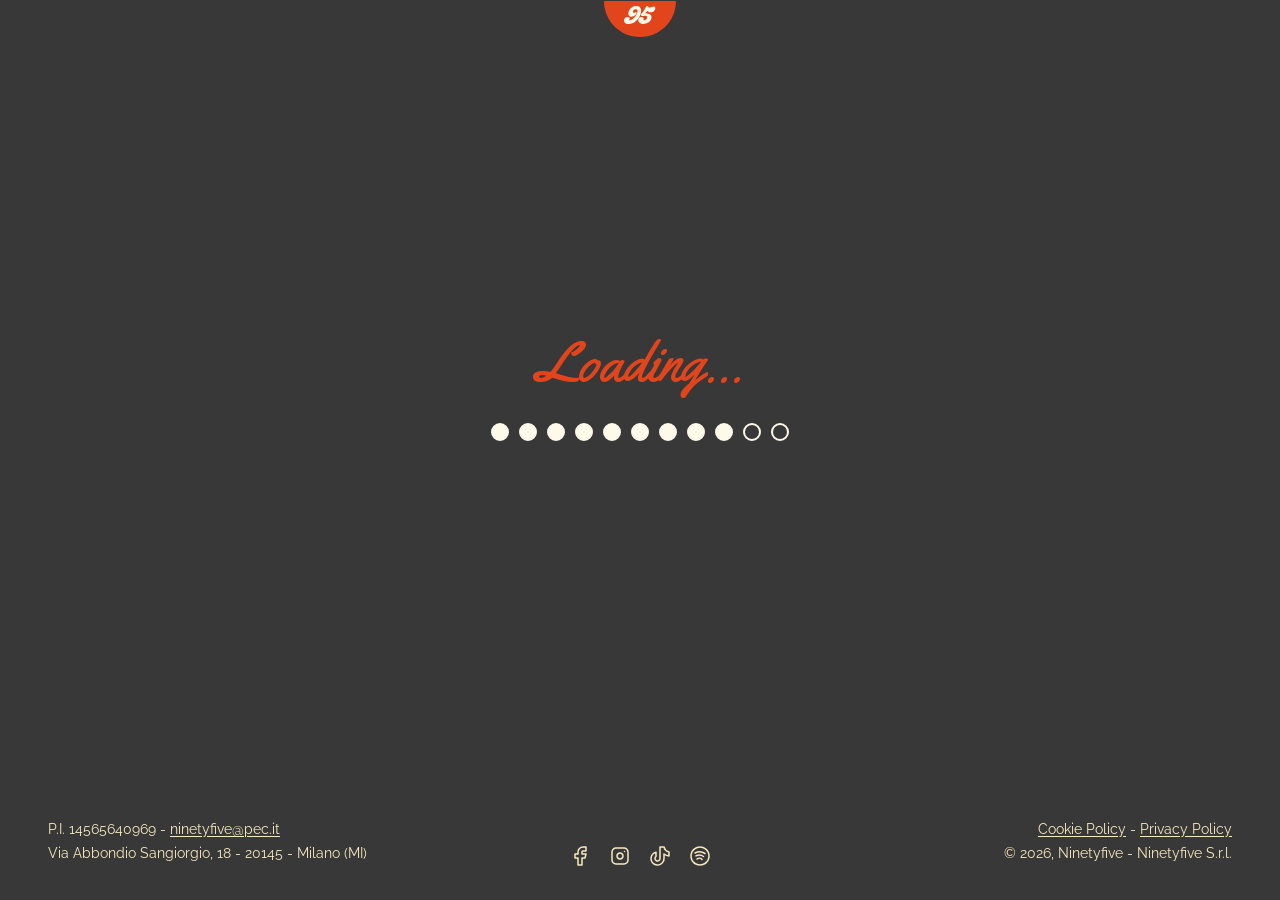
==== commit 47c99d24: "Ship the opening-pass coming soon with GTM and a gated thank-you page. Keep the restaurant site at /" ====
--- a/index.html
+++ b/index.html
@@ -1,248 +1,119 @@
 <!DOCTYPE html>
-<html lang="en">
+<html lang="it">
 <head>
   <meta charset="UTF-8" />
   <meta name="viewport" content="width=device-width, initial-scale=1.0" />
-  <title>Ninetyfive — House of Butter Burgers</title>
-  <meta name="description" content="Ninetyfive. House of Butter Burgers. Real American burgers in Milan. Via Sant'Agnese 14, Milan." />
+  <title>Ninetyfive — Opening pass</title>
+  <meta name="description" content="Completa la registrazione per provare a sbloccare il tuo pass per l'opening di Ninetyfive." />
 
-  <!-- Google Fonts: Jost (nav), Yellowtail (script), Fraunces (display, stand-in for Wonder) -->
+  <!-- Google Tag Manager -->
+  <script>(function(w,d,s,l,i){w[l]=w[l]||[];w[l].push({'gtm.start':
+  new Date().getTime(),event:'gtm.js'});var f=d.getElementsByTagName(s)[0],
+  j=d.createElement(s),dl=l!='dataLayer'?'&l='+l:'';j.async=true;j.src=
+  'https://www.googletagmanager.com/gtm.js?id='+i+dl;f.parentNode.insertBefore(j,f);
+  })(window,document,'script','dataLayer','GTM-PRDCG4H8');</script>
+  <!-- End Google Tag Manager -->
+
   <link rel="preconnect" href="https://fonts.googleapis.com" />
   <link rel="preconnect" href="https://fonts.gstatic.com" crossorigin />
   <link href="https://fonts.googleapis.com/css2?family=Fraunces:ital,opsz,wght@1,9..144,600;1,9..144,700;1,9..144,900&family=Jost:wght@400;500;700&family=Raleway:wght@400;500;700&family=Yellowtail&display=swap" rel="stylesheet" />
-
-  <link rel="stylesheet" href="css/style.css?v=41" />
+  <link rel="stylesheet" href="css/coming-soon.css?v=2" />
 </head>
 <body>
+  <!-- Google Tag Manager (noscript) -->
+  <noscript><iframe src="https://www.googletagmanager.com/ns.html?id=GTM-PRDCG4H8"
+  height="0" width="0" style="display:none;visibility:hidden"></iframe></noscript>
+  <!-- End Google Tag Manager (noscript) -->
 
-  <!-- ============ HEADER STICKY (nav + 95, resta fisso in alto) ============ -->
-  <header class="site-header">
-    <nav class="nav">
-      <a href="#about" class="nav__item">About Us</a>
-      <a href="#burgerPin" class="nav__item">Menù</a>
-      <a href="#contacts" class="nav__item">Contacts</a>
-    </nav>
-    <a href="#top" class="nav__logo" aria-label="Ninetyfive home">
-      <img src="assets/logo-95.svg" alt="95" width="72" height="36" />
+  <div class="cs-page">
+    <a class="cs-logo" href="./" aria-label="Ninetyfive">
+      <img src="assets/logo-95-orange.svg" alt="95" width="72" height="37" />
     </a>
-  </header>
 
-  <!-- ============ PARTE ALTA (hero + about + stickers sovrapposti) ============ -->
-  <div class="top-wrap" id="top">
+    <main class="cs-main">
+      <section class="cs-screen cs-screen--load is-on" data-screen="load" aria-label="Loading">
+        <p class="cs-script">Loading...</p>
+        <div class="load-dots" aria-hidden="true">
+          <span></span><span></span><span></span><span></span><span></span>
+          <span></span><span></span><span></span><span></span><span></span>
+          <span></span>
+        </div>
+      </section>
 
-    <!-- ---- Stickers (francobolli sparsi, decorativi) ----
-         Posizioni derivate dal layer Figma "Stickers" (167:76054).
-         left = x_figma + 53.5  (orizzontale 1:1, contenitore 1619px centrato)
-         top  = mappatura a 2 ancore (Hero 355→163, About 787→431, scala 0.62)
-         width = larghezza reale del nodo Figma. -->
-    <div class="stickers" aria-hidden="true">
-      <div class="sticker sign" style="left:22px;   top:166px;  width:188px; --rot:-10deg; --i:0;"><img src="assets/sticker-01.png" alt="" draggable="false" /></div>
-      <div class="sticker sign" style="left:513px;  top:-17px;  width:188px; --rot:10deg;  --i:1;"><img src="assets/sticker-02.png" alt="" draggable="false" /></div>
-      <div class="sticker sign" style="left:1230px; top:17px;   width:194px; --rot:15deg;  --i:2;"><img src="assets/sticker-04.png" alt="" draggable="false" /></div>
-      <div class="sticker sign" style="left:10px;   top:692px;  width:170px; --rot:0deg;   --i:3;"><img src="assets/sticker-05.png" alt="" draggable="false" /></div>
-      <div class="sticker sign" style="left:569px;  top:140px;  width:195px; --rot:15deg;  --i:4;"><img src="assets/sticker-06.png" alt="" draggable="false" /></div>
-      <div class="sticker sign" style="left:1317px; top:229px;  width:198px; --rot:-16deg; --i:5;"><img src="assets/sticker-07.png" alt="" draggable="false" /></div>
-      <div class="sticker sign" style="left:1041px; top:442px;  width:186px; --rot:-15deg; --i:6;"><img src="assets/sticker-09.png" alt="" draggable="false" /></div>
-      <div class="sticker sign" style="left:391px;  top:293px;  width:145px; --rot:-10deg; --i:7;"><img src="assets/sticker-10.png" alt="" draggable="false" /></div>
-      <div class="sticker sign" style="left:961px;  top:265px;  width:186px; --rot:10deg;  --i:8;"><img src="assets/sticker-11.png" alt="" draggable="false" /></div>
-      <div class="sticker sign" style="left:1457px; top:399px;  width:190px; --rot:10deg;  --i:9;"><img src="assets/sticker-14.png" alt="" draggable="false" /></div>
-    </div>
+      <section class="cs-screen" data-screen="welcome" aria-label="Welcome">
+        <article class="ticket">
+          <h1 class="cs-title">Welcome, player</h1>
+          <p class="cs-kicker">You’re about to go back to 1995.</p>
+          <p class="cs-copy">Ci siamo quasi! Completa la registrazione per provare a sbloccare il tuo pass per l’opening di NINETYFIVE.</p>
+          <div class="reward">
+            <p class="reward__label">Mission Reward</p>
+            <p class="reward__prize">Damn good butter burger, fries &amp; more</p>
+            <p class="reward__lock">
+              <svg viewBox="0 0 24 24" fill="none" aria-hidden="true">
+                <rect x="5" y="11" width="14" height="10" rx="2" stroke="currentColor" stroke-width="1.8"/>
+                <path d="M8 11V8a4 4 0 0 1 8 0v3" stroke="currentColor" stroke-width="1.8" stroke-linecap="round"/>
+              </svg>
+              Locked
+            </p>
+          </div>
+          <button type="button" class="cs-btn" data-start-game>Start the game</button>
+        </article>
+      </section>
 
-    <!-- ---- Hero ---- -->
-    <section class="hero">
-      <p class="hero__script">House of</p>
-      <h1 class="hero__title">
-        <span class="hero__rotator" aria-live="polite">Butter Burgers</span>
-      </h1>
-    </section>
+      <section class="cs-screen" data-screen="player" aria-labelledby="playerTitle">
+        <h1 class="cs-title" id="playerTitle">Create your player</h1>
+        <p class="cs-kicker">Mission 01</p>
+        <p class="cs-copy">Compila tutti i campi per sbloccare la prossima missione.</p>
+        <form class="cs-form" id="playerForm" novalidate>
+          <div class="cs-field">
+            <label for="playerName">Nome e cognome</label>
+            <input class="cs-input" id="playerName" name="name" type="text" autocomplete="name" required minlength="2" placeholder="Nome e cognome" />
+          </div>
+          <div class="cs-field">
+            <label for="playerEmail">Email</label>
+            <input class="cs-input" id="playerEmail" name="email" type="email" autocomplete="email" required placeholder="Email" />
+          </div>
+          <div class="cs-field">
+            <label for="playerIg">Instagram username</label>
+            <input class="cs-input" id="playerIg" name="instagram" type="text" autocomplete="username" required placeholder="IG username" />
+          </div>
+          <p class="cs-error" id="formError" role="status" aria-live="polite"></p>
+          <button type="submit" class="cs-btn">Next mission</button>
+        </form>
+      </section>
 
-    <!-- ---- About ---- -->
-    <section class="about" id="about">
-      <div class="about__text">
-        <p>NinetyFive starts from a real American story:<br />the Wisconsin butter burger.</p>
-        <p>Born around Milwaukee in the 1930s, it was about doing a few things right: fresh prime ground beef, butter-caramelised onions, soft butter and a warm potato bun.</p>
-        <p>At NinetyFive, we keep that idea simple and faithful.<br />No lettuce, no tomato, no unnecessary layers.</p>
-        <p>Authentic butter. Unmistakably better.</p>
+      <section class="cs-screen" data-screen="join" aria-labelledby="joinTitle">
+        <h1 class="cs-title" id="joinTitle">Join 95</h1>
+        <p class="cs-kicker">Mission 02</p>
+        <p class="cs-copy">Segui <a data-ig-follow href="https://www.instagram.com/ninetyfiveburgers/" target="_blank" rel="noopener">@ninetyfiveburgers</a> su Instagram per completare la registrazione.</p>
+        <div class="cs-box">
+          <p class="cs-script">Warning!</p>
+          <p>Per sbloccare il pass devi completare entrambe le missioni</p>
+        </div>
+        <button type="button" class="cs-btn" data-unlock-pass>Unlock my pass</button>
+      </section>
+    </main>
+
+    <footer class="cs-footer">
+      <div class="cs-footer__col cs-footer__col--left">
+        <p class="cs-footer__line">P.I. 14565640969 - <a href="mailto:ninetyfive@pec.it">ninetyfive@pec.it</a></p>
+        <p class="cs-footer__line">Via Abbondio Sangiorgio, 18 - 20145 - Milano (MI)</p>
       </div>
-      <img class="about__wordmark" src="assets/wordmark-ninetyfive.svg" alt="Ninety-five" width="180" height="36" />
-    </section>
-  </div>
-
-  <main id="menu">
-
-    <!-- ============ FOTO DINER ============ -->
-    <section class="diner">
-      <div class="diner__frame">
-        <img class="diner__photo" src="assets/diner-photo.png" alt="Ninetyfive — the counter, 1950s" />
-        <div class="sign diner__seal" style="--rot:-8deg;">
-          <img src="assets/sticker-13.png" alt="" draggable="false" />
-        </div>
-        <div class="sign diner__oval" style="--rot:-6deg;">
-          <img src="assets/sticker-03.png" alt="" draggable="false" />
-        </div>
-      </div>
-    </section>
-
-    <!-- ============ MENU INTRO: barra + nastri scorrevoli ============ -->
-    <section class="menu-intro">
-      <div class="infobar">
-        <div class="infobar__cell">
-          <p class="infobar__title">Take Away</p>
-          <p class="infobar__text">Order at the counter.<br />Pick it up wrapped.</p>
-        </div>
-        <div class="infobar__cell infobar__cell--delivery">
-          <p class="infobar__title infobar__title--light">Delivery</p>
-          <div class="infobar__icons">
-            <img src="assets/icon-cutlery.svg" alt="" width="48" height="48" />
-            <img src="assets/icon-pin.svg" alt="" width="30" height="48" />
-          </div>
-        </div>
-        <div class="infobar__cell">
-          <p class="infobar__title">Payment</p>
-          <p class="infobar__text">CARDS<br />TICKET RESTAURANT<br />CASH</p>
-        </div>
-      </div>
-    </section>
-
-    <!-- Nastro scorrevole 1 (menta) -->
-    <div class="marquee marquee--mint">
-      <div class="marquee__track">
-        <span class="marquee__group">&nbsp;Discover our Menù - Burgers - Fries - Special combos -&nbsp;Discover our Menù - Burgers - Fries - Special combos -&nbsp;</span>
-        <span class="marquee__group" aria-hidden="true">&nbsp;Discover our Menù - Burgers - Fries - Special combos -&nbsp;Discover our Menù - Burgers - Fries - Special combos -&nbsp;</span>
-      </div>
-    </div>
-
-    <!-- Nastro scorrevole 2 (rosso) -->
-    <div class="marquee marquee--red">
-      <div class="marquee__track marquee__track--reverse">
-        <span class="marquee__group">&nbsp;Butter is better! - Crispy business - Say cheese! - Fries with benefits -&nbsp;Butter is better! - Crispy business - Say cheese! - Fries with benefits -&nbsp;</span>
-        <span class="marquee__group" aria-hidden="true">&nbsp;Butter is better! - Crispy business - Say cheese! - Fries with benefits -&nbsp;Butter is better! - Crispy business - Say cheese! - Fries with benefits -&nbsp;</span>
-      </div>
-    </div>
-
-    <!-- ============ BURGER SHOWCASE: palco sticky a tutto schermo, scroll → rotazione ============ -->
-    <div class="burger-pin" id="burgerPin">
-      <section class="burger-showcase">
-        <div class="burger-carousel" id="burgerCarousel"><!-- slide inserite da js/main.js --></div>
-      </section>
-    </div>
-
-    <!-- ============ FRIES / DRINKS (scura) ============ -->
-    <section class="fries-drinks">
-      <div class="fries-drinks__inner">
-        <p class="fries-drinks__title">Fries, drinks, done.</p>
-        <div class="dark-stars">*************************************************************</div>
-        <div class="priceline">
-          <div class="priceline__label">
-            <span class="priceline__name">FRIES</span>
-            <span class="priceline__sub">*Our fries are frozen at origin</span>
-          </div>
-          <span class="price">3<span class="cents">.95</span></span>
-        </div>
-        <div class="dark-stars">*************************************************************</div>
-        <div class="priceline">
-          <span class="priceline__name">STILL - SPARKLING WATER</span>
-          <span class="price">0<span class="cents">.95</span></span>
-        </div>
-        <div class="priceline">
-          <span class="priceline__name">PEPSI - PEPSI ZERO - 7UP</span>
-          <span class="price">2<span class="cents">.95</span></span>
-        </div>
-        <div class="dark-stars">*************************************************************</div>
-      </div>
-    </section>
-
-    <!-- ============ COMBO MENU heading (scorrevole) ============ -->
-    <div class="marquee marquee--red marquee--combo">
-      <div class="marquee__track">
-        <span class="marquee__group combo-heading">Combo Menu -&nbsp;Combo Menu -&nbsp;Combo Menu -&nbsp;</span>
-        <span class="marquee__group combo-heading" aria-hidden="true">Combo Menu -&nbsp;Combo Menu -&nbsp;Combo Menu -&nbsp;</span>
-      </div>
-    </div>
-
-    <!-- ============ COMBO MENU ============ -->
-    <section class="combo">
-      <div class="combo__bar">
-        <p>Burger + Fries + Drink</p>
-      </div>
-      <div class="combo__grid">
-        <div class="combo__col">
-          <div class="combo__head"><span class="combo__name">Cheese Burger</span><span class="combo__label">Combo</span></div>
-          <img class="combo__photo" src="assets/burger-cheese.png" alt="Cheese Burger Combo" />
-          <div class="combo__price"><span class="combo__price-base">14<span class="cents">.95</span></span><span class="combo__price-up">19<span class="cents">.95</span></span></div>
-        </div>
-        <div class="combo__col">
-          <div class="combo__head"><span class="combo__name">Butter Burger</span><span class="combo__label">Combo</span></div>
-          <img class="combo__photo" src="assets/burger-butter.png" alt="Butter Burger Combo" />
-          <div class="combo__price"><span class="combo__price-base">15<span class="cents">.95</span></span><span class="combo__price-up">20<span class="cents">.95</span></span></div>
-        </div>
-        <div class="combo__col">
-          <div class="combo__head"><span class="combo__name">Bacon Burger</span><span class="combo__label">Combo</span></div>
-          <img class="combo__photo" src="assets/burger-bacon.png" alt="Bacon Burger Combo" />
-          <div class="combo__price"><span class="combo__price-base">16<span class="cents">.95</span></span><span class="combo__price-up">21<span class="cents">.95</span></span></div>
-        </div>
-      </div>
-      <div class="combo__bar combo__bar--make">
-        <p class="combo__make">MAKE IT BURGER FRIES</p>
-        <p class="combo__swap">ADD 5€ AND <span>Swap regular fries for Burger Fries</span> in any combo.</p>
-      </div>
-    </section>
-
-    <!-- ============ LOCATION: Your 95 stop in Milan ============ -->
-    <section class="location" id="contacts">
-      <h2 class="location__title">Your <img src="assets/title-95.svg" alt="95" class="location__95" /> stop in Milan</h2>
-
-      <div class="location__photos">
-        <img class="location__photo location__photo--left"  src="assets/diner-photo.png" alt="Ninetyfive diner counter" />
-        <img class="location__photo location__photo--right" src="assets/diner-photo.png" alt="" aria-hidden="true" />
-        <img class="location__photo location__photo--main"  src="assets/diner-photo.png" alt="" aria-hidden="true" />
-      </div>
-
-      <div class="location__info">
-        <p class="location__addr">Via Sant'Agnese, 14 - Milan</p>
-        <div class="location__hours"><span class="b">MON - SUN</span><span>12:00 - 00:00</span></div>
-        <div class="light-stars">*******************************************</div>
-        <dl class="location__transit">
-          <div><dt>Università Cattolica</dt><dd>Across the street</dd></div>
-          <div><dt>M2/M4 Sant'Ambrogio</dt><dd>4 Minutes</dd></div>
-          <div><dt>M1/M2 Cadorna</dt><dd>7 Minutes</dd></div>
-        </dl>
-        <a class="location__btn" href="https://maps.google.com/?q=Via+Sant'Agnese+14+Milano" target="_blank" rel="noopener">Open in Maps</a>
-      </div>
-    </section>
-
-    <!-- ============ FOOTER ============ -->
-    <footer class="footer">
-      <div class="footer__col footer__col--left">
-        <p class="footer__line">P.I. 14565640969 - <a href="mailto:ninetyfive@pec.it">ninetyfive@pec.it</a></p>
-        <p class="footer__line">Via Abbondio Sangiorgio, 18 - 20145 - Milano (MI)</p>
-      </div>
-
-      <div class="footer__col footer__col--center">
-        <img class="footer__logo" src="assets/footer-logo-95.svg" alt="Ninetyfive" width="71" height="96" />
-        <div class="footer__social">
+      <div class="cs-footer__col cs-footer__col--center">
+        <div class="cs-social">
           <a href="#" aria-label="Facebook"><img src="assets/social-facebook.svg" alt="" width="24" height="24" /></a>
-          <a href="#" aria-label="Instagram"><img src="assets/social-instagram.svg" alt="" width="24" height="24" /></a>
+          <a href="https://www.instagram.com/ninetyfiveburgers/" target="_blank" rel="noopener" aria-label="Instagram"><img src="assets/social-instagram.svg" alt="" width="24" height="24" /></a>
           <a href="#" aria-label="TikTok"><img src="assets/social-tiktok.svg" alt="" width="24" height="24" /></a>
           <a href="#" aria-label="Spotify"><img src="assets/social-spotify.svg" alt="" width="24" height="24" /></a>
         </div>
-        <a class="footer__btn" href="#">Work with us</a>
       </div>
-
-      <div class="footer__col footer__col--right">
-        <p class="footer__line"><a href="#">Cookie Policy</a> - <a href="#">Privacy Policy</a></p>
-        <p class="footer__line">© 2026, Ninetyfive - Ninetyfive S.r.l.</p>
+      <div class="cs-footer__col cs-footer__col--right">
+        <p class="cs-footer__line"><a href="#">Cookie Policy</a> - <a href="#">Privacy Policy</a></p>
+        <p class="cs-footer__line">© 2026, Ninetyfive - Ninetyfive S.r.l.</p>
       </div>
     </footer>
-  </main>
-
-  <div class="receipt-modal" id="receiptModal" hidden>
-    <div class="receipt-modal__panel" role="dialog" aria-modal="true" aria-label="Receipt">
-      <button type="button" class="receipt-modal__close" data-close-receipt aria-label="Close receipt">×</button>
-      <div id="receiptModalBody"></div>
-    </div>
   </div>
 
-  <script src="js/main.js?v=15"></script>
+  <script src="js/coming-soon.js?v=2"></script>
 </body>
 </html>
--- a/css/coming-soon.css
+++ b/css/coming-soon.css
@@ -0,0 +1,379 @@
+/* ============================================================
+   NINETYFIVE — Coming soon / opening pass
+   ============================================================ */
+
+:root {
+  --black:      #383838;
+  --sunny-road: #E2451C;
+  --burro:      #FFF9E9;
+  --butter:     #F7EABE;
+  --font-nav:     "Jost", sans-serif;
+  --font-script:  "Yellowtail", cursive;
+  --font-display: "Fraunces", Georgia, serif;
+  --font-body:    "Raleway", sans-serif;
+  --form-width: 480px;
+}
+
+*, *::before, *::after { box-sizing: border-box; }
+html { -webkit-text-size-adjust: 100%; height: 100%; }
+body {
+  margin: 0;
+  min-height: 100%;
+  min-height: 100dvh;
+  background: var(--black);
+  color: var(--burro);
+  font-family: var(--font-nav);
+  -webkit-font-smoothing: antialiased;
+}
+img { display: block; max-width: 100%; }
+a { color: inherit; }
+button, input { font: inherit; color: inherit; }
+button { cursor: pointer; }
+::placeholder { color: var(--sunny-road); opacity: 1; }
+
+.cs-page {
+  position: relative;
+  min-height: 100dvh;
+  display: flex;
+  flex-direction: column;
+  align-items: center;
+}
+
+.cs-logo {
+  position: absolute;
+  top: 0;
+  left: 50%;
+  z-index: 5;
+  display: block;
+  line-height: 0;
+  transform: translateX(-50%);
+}
+.cs-logo img {
+  width: 72px;
+  height: auto;
+}
+
+.cs-main {
+  flex: 1 1 auto;
+  width: 100%;
+  display: grid;
+  place-items: center;
+  padding: 24px 24px 48px;
+}
+
+.cs-screen {
+  width: min(var(--form-width), 100%);
+  display: none;
+  flex-direction: column;
+  align-items: center;
+  text-align: center;
+  gap: 16px;
+}
+.cs-screen.is-on { display: flex; }
+.cs-screen[hidden] { display: none !important; }
+
+.cs-title {
+  margin: 0;
+  font-family: var(--font-display);
+  font-style: italic;
+  font-weight: 700;
+  font-size: 56px;
+  line-height: 1;
+  color: var(--burro);
+}
+.cs-kicker {
+  margin: 0;
+  font-family: var(--font-nav);
+  font-weight: 700;
+  font-size: 16px;
+  line-height: 1.2;
+  letter-spacing: .04em;
+  text-transform: uppercase;
+  color: var(--burro);
+}
+.cs-copy {
+  margin: 0;
+  max-width: 36em;
+  font-family: var(--font-nav);
+  font-weight: 400;
+  font-size: 16px;
+  line-height: 1.35;
+  color: var(--burro);
+}
+.cs-copy a {
+  font-weight: 700;
+  text-underline-offset: 3px;
+}
+
+.cs-script {
+  margin: 0;
+  font-family: var(--font-script);
+  font-weight: 400;
+  font-size: 56px;
+  line-height: 1.15;
+  color: var(--sunny-road);
+}
+
+/* ---- Loading ---- */
+.cs-screen--load { gap: 28px; }
+.load-dots {
+  display: flex;
+  gap: 10px;
+  align-items: center;
+  justify-content: center;
+}
+.load-dots span {
+  width: 18px;
+  height: 18px;
+  border: 2px solid var(--burro);
+  border-radius: 50%;
+  background: transparent;
+  transition: background .2s ease;
+}
+.load-dots span.is-on {
+  background: var(--burro);
+}
+
+/* ---- Welcome ticket ---- */
+.ticket {
+  position: relative;
+  width: 100%;
+  padding: 40px 36px 32px;
+  background: var(--burro);
+  color: var(--black);
+  display: flex;
+  flex-direction: column;
+  align-items: center;
+  gap: 16px;
+  text-align: center;
+  box-shadow: 0 12px 32px rgba(0, 0, 0, .28);
+}
+.ticket::before {
+  content: "";
+  position: absolute;
+  inset: 0;
+  pointer-events: none;
+  opacity: .22;
+  background-image: url("data:image/svg+xml,%3Csvg xmlns='http://www.w3.org/2000/svg' width='180' height='180'%3E%3Cfilter id='n'%3E%3CfeTurbulence type='fractalNoise' baseFrequency='.85' numOctaves='2' stitchTiles='stitch'/%3E%3C/filter%3E%3Crect width='100%25' height='100%25' filter='url(%23n)' opacity='.55'/%3E%3C/svg%3E");
+  mix-blend-mode: multiply;
+}
+.ticket > * { position: relative; }
+.ticket .cs-title { color: var(--black); font-size: 48px; }
+.ticket .cs-kicker { color: var(--black); }
+.ticket .cs-copy { color: var(--black); }
+
+.reward {
+  width: 100%;
+  border: 1.5px solid var(--black);
+  padding: 20px 16px 16px;
+  display: flex;
+  flex-direction: column;
+  align-items: center;
+  gap: 8px;
+}
+.reward__label {
+  margin: 0;
+  font-family: var(--font-script);
+  font-size: 36px;
+  line-height: 1;
+  color: var(--sunny-road);
+}
+.reward__prize {
+  margin: 0;
+  font-family: var(--font-nav);
+  font-size: 14px;
+  line-height: 1.3;
+  color: var(--black);
+}
+.reward__lock {
+  display: inline-flex;
+  align-items: center;
+  gap: 8px;
+  margin-top: 6px;
+  font-family: var(--font-nav);
+  font-weight: 700;
+  font-size: 14px;
+  letter-spacing: .08em;
+  text-transform: uppercase;
+  color: var(--black);
+}
+.reward__lock svg {
+  width: 16px;
+  height: 16px;
+}
+
+.cs-btn {
+  display: inline-flex;
+  align-items: center;
+  justify-content: center;
+  width: 100%;
+  min-height: 56px;
+  padding: 14px 20px;
+  border: 0;
+  background: var(--sunny-road);
+  color: var(--burro);
+  font-family: var(--font-nav);
+  font-weight: 700;
+  font-size: 16px;
+  letter-spacing: .04em;
+  text-transform: uppercase;
+  text-decoration: none;
+  transition: filter .2s ease, transform .2s ease;
+}
+.cs-btn:hover { filter: brightness(1.06); }
+.cs-btn:active { transform: translateY(1px); }
+.cs-btn:disabled {
+  opacity: .55;
+  cursor: not-allowed;
+  filter: none;
+  transform: none;
+}
+
+.ticket .cs-btn { margin-top: 8px; }
+
+/* ---- Form ---- */
+.cs-form {
+  width: 100%;
+  display: flex;
+  flex-direction: column;
+  gap: 12px;
+  margin-top: 8px;
+}
+.cs-field {
+  width: 100%;
+}
+.cs-field label {
+  position: absolute;
+  width: 1px;
+  height: 1px;
+  overflow: hidden;
+  clip: rect(0 0 0 0);
+}
+.cs-input {
+  width: 100%;
+  min-height: 56px;
+  padding: 14px 16px;
+  border: 1.5px solid var(--sunny-road);
+  background: transparent;
+  color: var(--burro);
+  font-family: var(--font-nav);
+  font-weight: 500;
+  font-size: 16px;
+  letter-spacing: .04em;
+  text-transform: uppercase;
+  text-align: center;
+  outline: none;
+}
+.cs-input:focus {
+  box-shadow: 0 0 0 2px rgba(226, 69, 28, .35);
+}
+.cs-input.is-invalid {
+  border-color: var(--butter);
+}
+.cs-error {
+  margin: 0;
+  font-size: 13px;
+  color: var(--butter);
+}
+.cs-error:empty { display: none; }
+
+/* ---- Warning / status boxes ---- */
+.cs-box {
+  width: 100%;
+  border: 1.5px solid var(--burro);
+  padding: 28px 20px 22px;
+  display: flex;
+  flex-direction: column;
+  align-items: center;
+  gap: 10px;
+  margin-top: 8px;
+}
+.cs-box .cs-script { font-size: 48px; }
+.cs-box p {
+  margin: 0;
+  font-size: 15px;
+  line-height: 1.35;
+  color: var(--burro);
+}
+
+.cs-replay {
+  display: inline-flex;
+  align-items: center;
+  gap: 10px;
+  margin-top: 8px;
+  padding: 0;
+  border: 0;
+  background: none;
+  color: var(--burro);
+  font-family: var(--font-nav);
+  font-weight: 700;
+  font-size: 14px;
+  letter-spacing: .06em;
+  text-transform: uppercase;
+  text-decoration: none;
+}
+.cs-replay svg {
+  width: 18px;
+  height: 18px;
+}
+.cs-replay:hover { color: var(--butter); }
+
+/* ---- Footer ---- */
+.cs-footer {
+  width: 100%;
+  display: flex;
+  align-items: flex-end;
+  justify-content: space-between;
+  gap: 24px;
+  padding: 24px 48px 32px;
+}
+.cs-footer__col { flex: 1 1 0; min-width: 0; }
+.cs-footer__col--left  { text-align: left; }
+.cs-footer__col--right { text-align: right; }
+.cs-footer__col--center {
+  flex: 0 0 auto;
+  display: flex;
+  justify-content: center;
+}
+.cs-footer__line {
+  margin: 0 0 6px;
+  font-family: var(--font-body);
+  font-size: 14px;
+  line-height: 1.3;
+  color: var(--butter);
+}
+.cs-footer__line a { text-decoration: underline; text-underline-offset: 2px; }
+.cs-social { display: flex; gap: 16px; align-items: center; }
+.cs-social img { width: 24px; height: 24px; }
+
+@media (max-width: 900px) {
+  .cs-title { font-size: 44px; }
+  .cs-script { font-size: 44px; }
+  .ticket .cs-title { font-size: 40px; }
+  .cs-footer { padding: 24px 24px 28px; }
+}
+
+@media (max-width: 767px) {
+  .cs-logo img { width: 60px; }
+  .cs-main { padding: 16px 16px 32px; }
+  .cs-title { font-size: 36px; }
+  .cs-script { font-size: 36px; }
+  .ticket { padding: 28px 20px 24px; }
+  .ticket .cs-title { font-size: 32px; }
+  .reward__label { font-size: 28px; }
+  .cs-box { padding: 22px 16px 18px; }
+  .cs-box .cs-script { font-size: 36px; }
+  .cs-footer {
+    flex-direction: column;
+    align-items: center;
+    gap: 20px;
+    padding: 12px 16px 28px;
+  }
+  .cs-footer__col { flex: 0 0 auto; width: 100%; text-align: center; }
+  .cs-footer__col--center { order: -1; }
+  .cs-footer__line { font-size: 13px; }
+}
+
+@media (prefers-reduced-motion: reduce) {
+  .cs-btn, .load-dots span { transition: none; }
+}
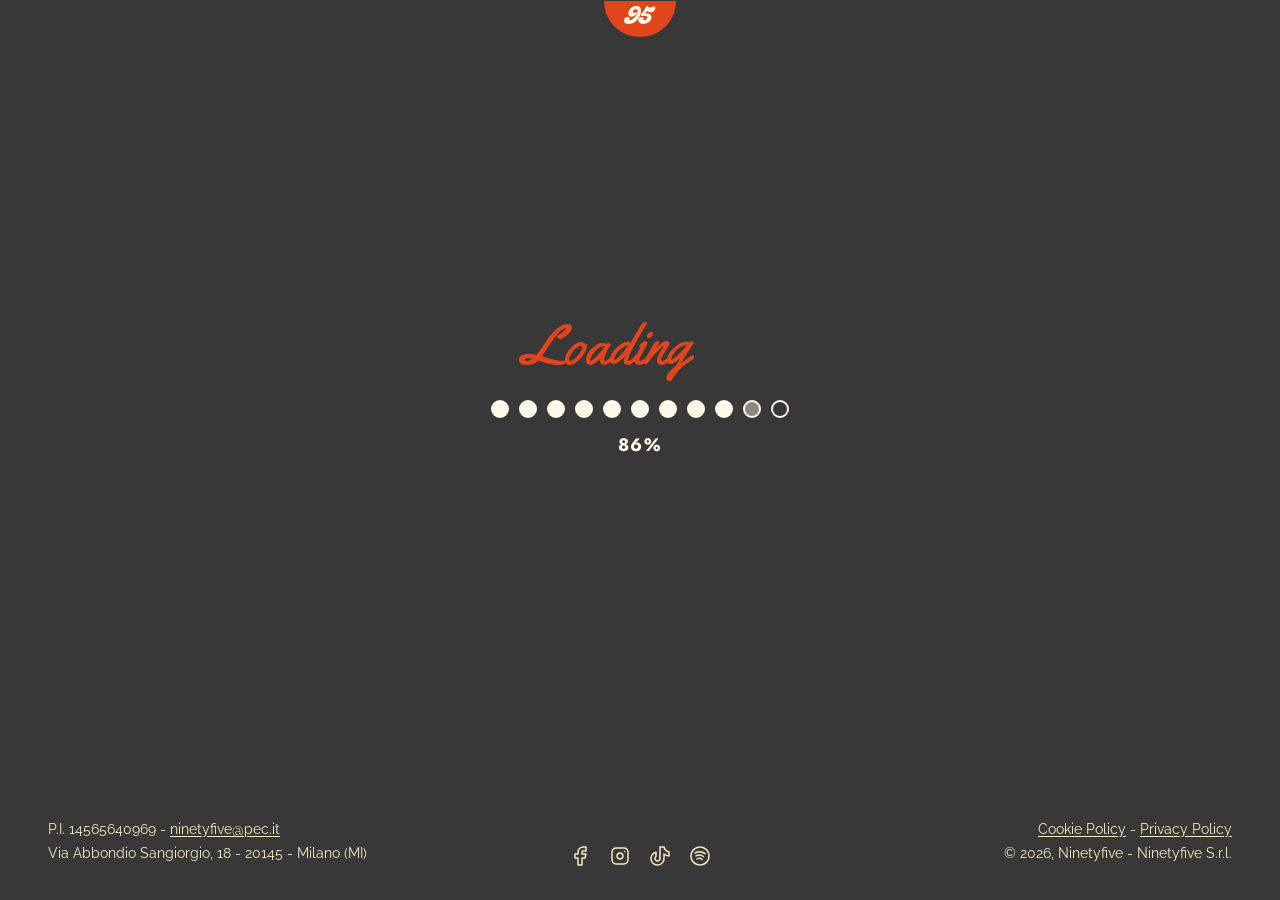
==== commit 1dac3ea7: "Polish the opening pass and the restaurant menu on mobile. Co-authored-by: Cursor <cursoragent@curso" ====
--- a/index.html
+++ b/index.html
@@ -17,7 +17,7 @@
   <link rel="preconnect" href="https://fonts.googleapis.com" />
   <link rel="preconnect" href="https://fonts.gstatic.com" crossorigin />
   <link href="https://fonts.googleapis.com/css2?family=Fraunces:ital,opsz,wght@1,9..144,600;1,9..144,700;1,9..144,900&family=Jost:wght@400;500;700&family=Raleway:wght@400;500;700&family=Yellowtail&display=swap" rel="stylesheet" />
-  <link rel="stylesheet" href="css/coming-soon.css?v=2" />
+  <link rel="stylesheet" href="css/coming-soon.css?v=3" />
 </head>
 <body>
   <!-- Google Tag Manager (noscript) -->
@@ -32,11 +32,14 @@
 
     <main class="cs-main">
       <section class="cs-screen cs-screen--load is-on" data-screen="load" aria-label="Loading">
-        <p class="cs-script">Loading...</p>
-        <div class="load-dots" aria-hidden="true">
-          <span></span><span></span><span></span><span></span><span></span>
-          <span></span><span></span><span></span><span></span><span></span>
-          <span></span>
+        <p class="cs-script">Loading<span class="cs-ellipsis" aria-hidden="true"><span>.</span><span>.</span><span>.</span></span></p>
+        <div class="load-bar" data-load-bar role="progressbar" aria-valuemin="0" aria-valuemax="100" aria-valuenow="0" aria-label="Loading">
+          <div class="load-dots" aria-hidden="true">
+            <span></span><span></span><span></span><span></span><span></span>
+            <span></span><span></span><span></span><span></span><span></span>
+            <span></span>
+          </div>
+          <p class="load-pct" data-load-pct>0%</p>
         </div>
       </section>
 
@@ -85,7 +88,7 @@
       <section class="cs-screen" data-screen="join" aria-labelledby="joinTitle">
         <h1 class="cs-title" id="joinTitle">Join 95</h1>
         <p class="cs-kicker">Mission 02</p>
-        <p class="cs-copy">Segui <a data-ig-follow href="https://www.instagram.com/ninetyfiveburgers/" target="_blank" rel="noopener">@ninetyfiveburgers</a> su Instagram per completare la registrazione.</p>
+        <p class="cs-copy">Segui <a class="cs-ig" data-ig-follow href="https://www.instagram.com/ninetyfiveburgers/" target="_blank" rel="noopener">@ninetyfiveburgers</a> su Instagram per completare la registrazione.</p>
         <div class="cs-box">
           <p class="cs-script">Warning!</p>
           <p>Per sbloccare il pass devi completare entrambe le missioni</p>
@@ -114,6 +117,6 @@
     </footer>
   </div>
 
-  <script src="js/coming-soon.js?v=2"></script>
+  <script src="js/coming-soon.js?v=3"></script>
 </body>
 </html>
--- a/css/coming-soon.css
+++ b/css/coming-soon.css
@@ -100,9 +100,29 @@
   line-height: 1.35;
   color: var(--burro);
 }
-.cs-copy a {
-  font-weight: 700;
+.cs-copy a,
+.cs-ig {
+  font-weight: 700;
+  color: var(--sunny-road);
   text-underline-offset: 3px;
+}
+
+.cs-ellipsis {
+  display: inline-flex;
+  width: 1.15em;
+  margin-left: .04em;
+  overflow: hidden;
+  vertical-align: baseline;
+}
+.cs-ellipsis span {
+  opacity: 0;
+  animation: cs-ellipsis 1.35s infinite;
+}
+.cs-ellipsis span:nth-child(2) { animation-delay: .18s; }
+.cs-ellipsis span:nth-child(3) { animation-delay: .36s; }
+@keyframes cs-ellipsis {
+  0%, 100% { opacity: 0; }
+  22%, 78% { opacity: 1; }
 }
 
 .cs-script {
@@ -115,7 +135,14 @@
 }
 
 /* ---- Loading ---- */
-.cs-screen--load { gap: 28px; }
+.cs-screen--load { gap: 22px; }
+.load-bar {
+  display: flex;
+  flex-direction: column;
+  align-items: center;
+  gap: 14px;
+  width: 100%;
+}
 .load-dots {
   display: flex;
   gap: 10px;
@@ -128,10 +155,21 @@
   border: 2px solid var(--burro);
   border-radius: 50%;
   background: transparent;
-  transition: background .2s ease;
+  transition: background .16s linear;
 }
 .load-dots span.is-on {
   background: var(--burro);
+}
+.load-dots span.is-partial {
+  background: rgba(255, 249, 233, .42);
+}
+.load-pct {
+  margin: 0;
+  font-family: var(--font-nav);
+  font-weight: 700;
+  font-size: 18px;
+  letter-spacing: .08em;
+  color: var(--burro);
 }
 
 /* ---- Welcome ticket ---- */
@@ -376,4 +414,5 @@
 
 @media (prefers-reduced-motion: reduce) {
   .cs-btn, .load-dots span { transition: none; }
-}
+  .cs-ellipsis span { animation: none; opacity: 1; }
+}
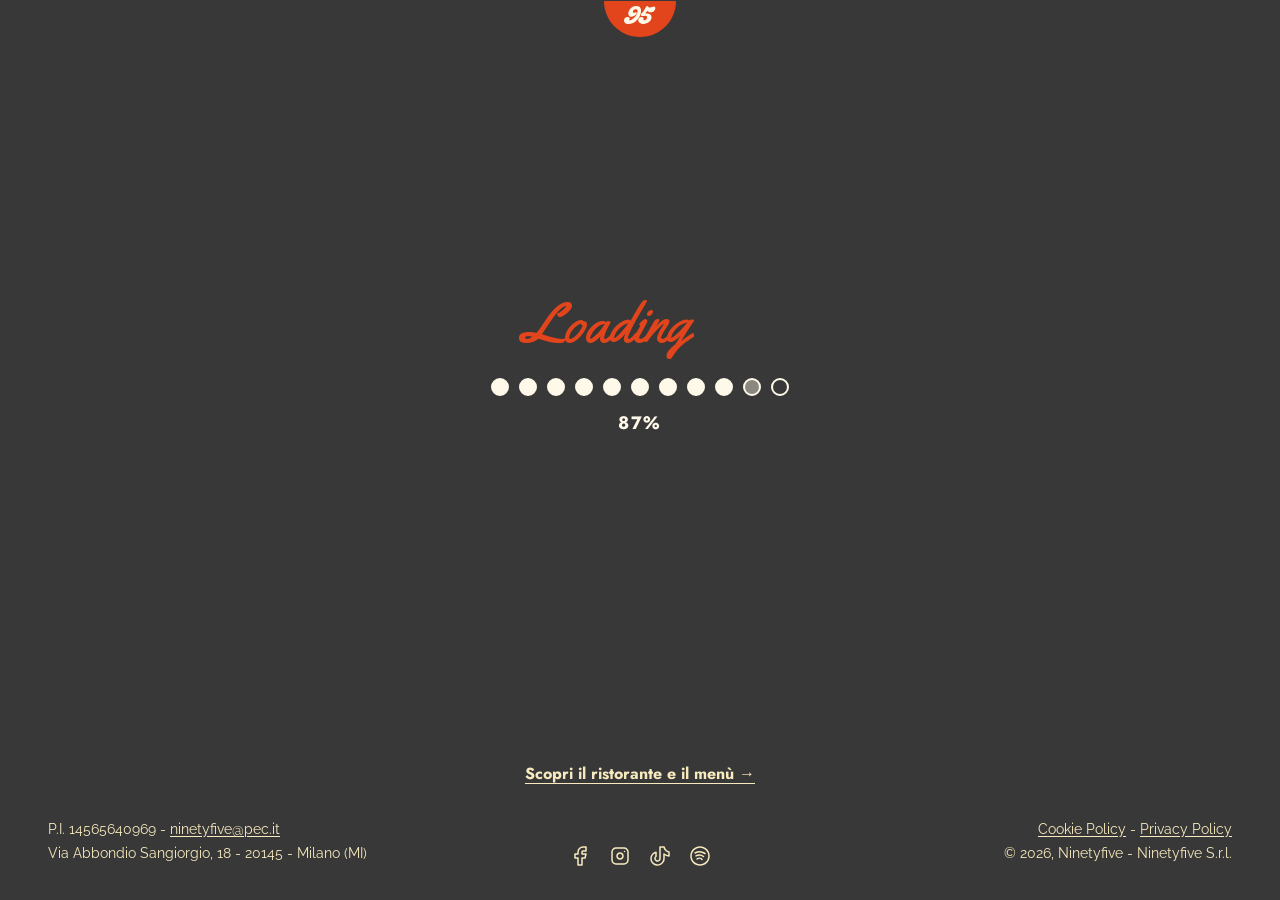
==== commit 53ee1b8c: "Restore homepage navigation and fix mobile menu scrolling" ====
--- a/index.html
+++ b/index.html
@@ -17,7 +17,7 @@
   <link rel="preconnect" href="https://fonts.googleapis.com" />
   <link rel="preconnect" href="https://fonts.gstatic.com" crossorigin />
   <link href="https://fonts.googleapis.com/css2?family=Fraunces:ital,opsz,wght@1,9..144,600;1,9..144,700;1,9..144,900&family=Jost:wght@400;500;700&family=Raleway:wght@400;500;700&family=Yellowtail&display=swap" rel="stylesheet" />
-  <link rel="stylesheet" href="css/coming-soon.css?v=3" />
+  <link rel="stylesheet" href="css/coming-soon.css?v=4" />
 </head>
 <body>
   <!-- Google Tag Manager (noscript) -->
@@ -97,6 +97,8 @@
       </section>
     </main>
 
+    <a class="cs-site-link" href="home/">Scopri il ristorante e il menù →</a>
+
     <footer class="cs-footer">
       <div class="cs-footer__col cs-footer__col--left">
         <p class="cs-footer__line">P.I. 14565640969 - <a href="mailto:ninetyfive@pec.it">ninetyfive@pec.it</a></p>
--- a/css/coming-soon.css
+++ b/css/coming-soon.css
@@ -355,6 +355,18 @@
   height: 18px;
 }
 .cs-replay:hover { color: var(--butter); }
+
+.cs-site-link {
+  display: inline-flex;
+  align-items: center;
+  min-height: 44px;
+  padding: 10px 16px;
+  color: var(--butter);
+  font-weight: 700;
+  text-align: center;
+  text-underline-offset: 4px;
+}
+.cs-site-link:hover { color: var(--burro); }
 
 /* ---- Footer ---- */
 .cs-footer {
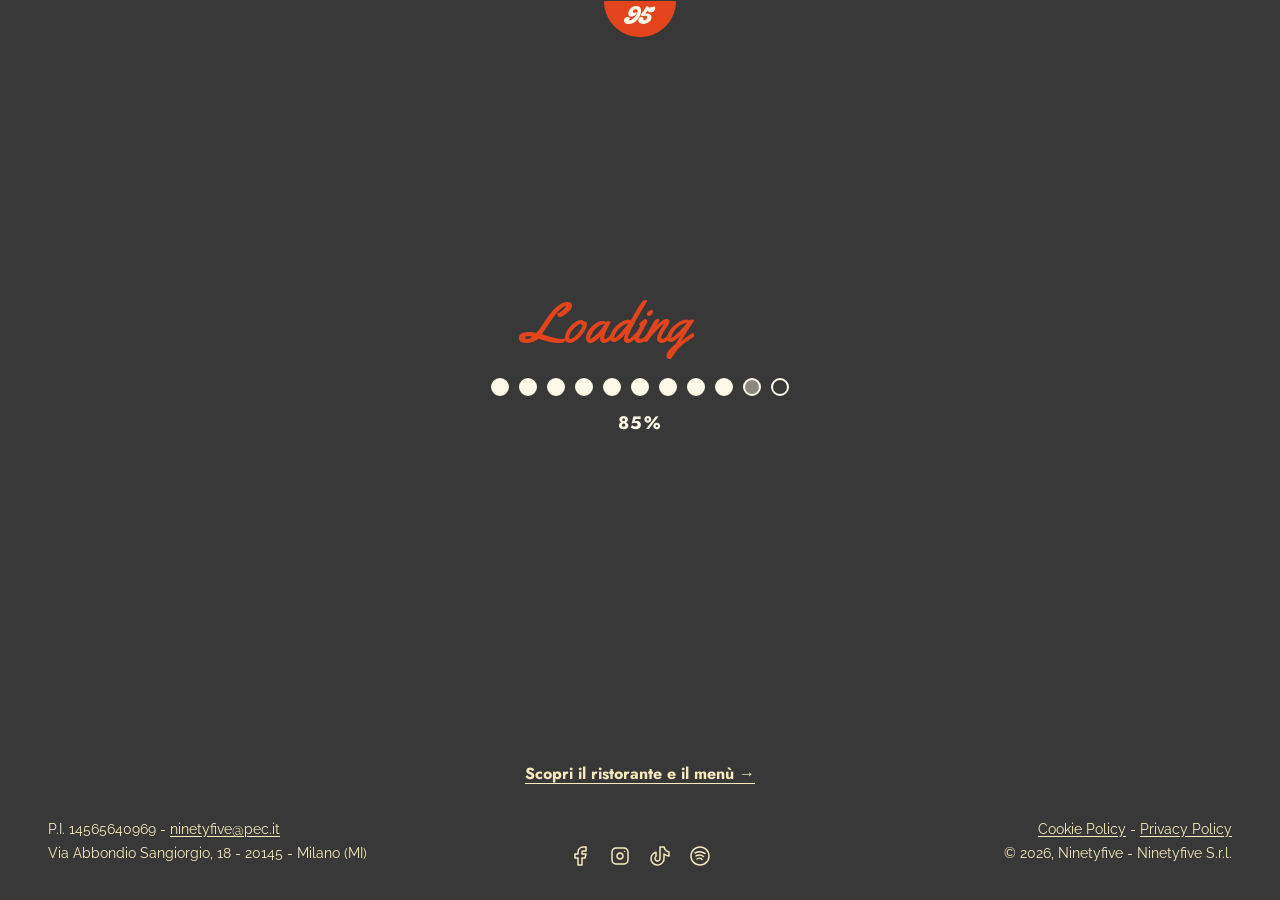
==== commit 9aa35c4d: "Update opening reward for first 95 players" ====
--- a/index.html
+++ b/index.html
@@ -17,7 +17,7 @@
   <link rel="preconnect" href="https://fonts.googleapis.com" />
   <link rel="preconnect" href="https://fonts.gstatic.com" crossorigin />
   <link href="https://fonts.googleapis.com/css2?family=Fraunces:ital,opsz,wght@1,9..144,600;1,9..144,700;1,9..144,900&family=Jost:wght@400;500;700&family=Raleway:wght@400;500;700&family=Yellowtail&display=swap" rel="stylesheet" />
-  <link rel="stylesheet" href="css/coming-soon.css?v=4" />
+  <link rel="stylesheet" href="css/coming-soon.css?v=5" />
 </head>
 <body>
   <!-- Google Tag Manager (noscript) -->
@@ -50,7 +50,8 @@
           <p class="cs-copy">Ci siamo quasi! Completa la registrazione per provare a sbloccare il tuo pass per l’opening di NINETYFIVE.</p>
           <div class="reward">
             <p class="reward__label">Mission Reward</p>
-            <p class="reward__prize">Damn good butter burger, fries &amp; more</p>
+            <p class="reward__prize">A free burger</p>
+            <p class="reward__note">Solo per i primi 95 giocatori ad arrivare all’opening</p>
             <p class="reward__lock">
               <svg viewBox="0 0 24 24" fill="none" aria-hidden="true">
                 <rect x="5" y="11" width="14" height="10" rx="2" stroke="currentColor" stroke-width="1.8"/>
--- a/css/coming-soon.css
+++ b/css/coming-soon.css
@@ -217,6 +217,15 @@
   color: var(--sunny-road);
 }
 .reward__prize {
+  margin: 0;
+  font-family: var(--font-nav);
+  font-weight: 700;
+  font-size: 18px;
+  line-height: 1.2;
+  text-transform: uppercase;
+  color: var(--black);
+}
+.reward__note {
   margin: 0;
   font-family: var(--font-nav);
   font-size: 14px;
